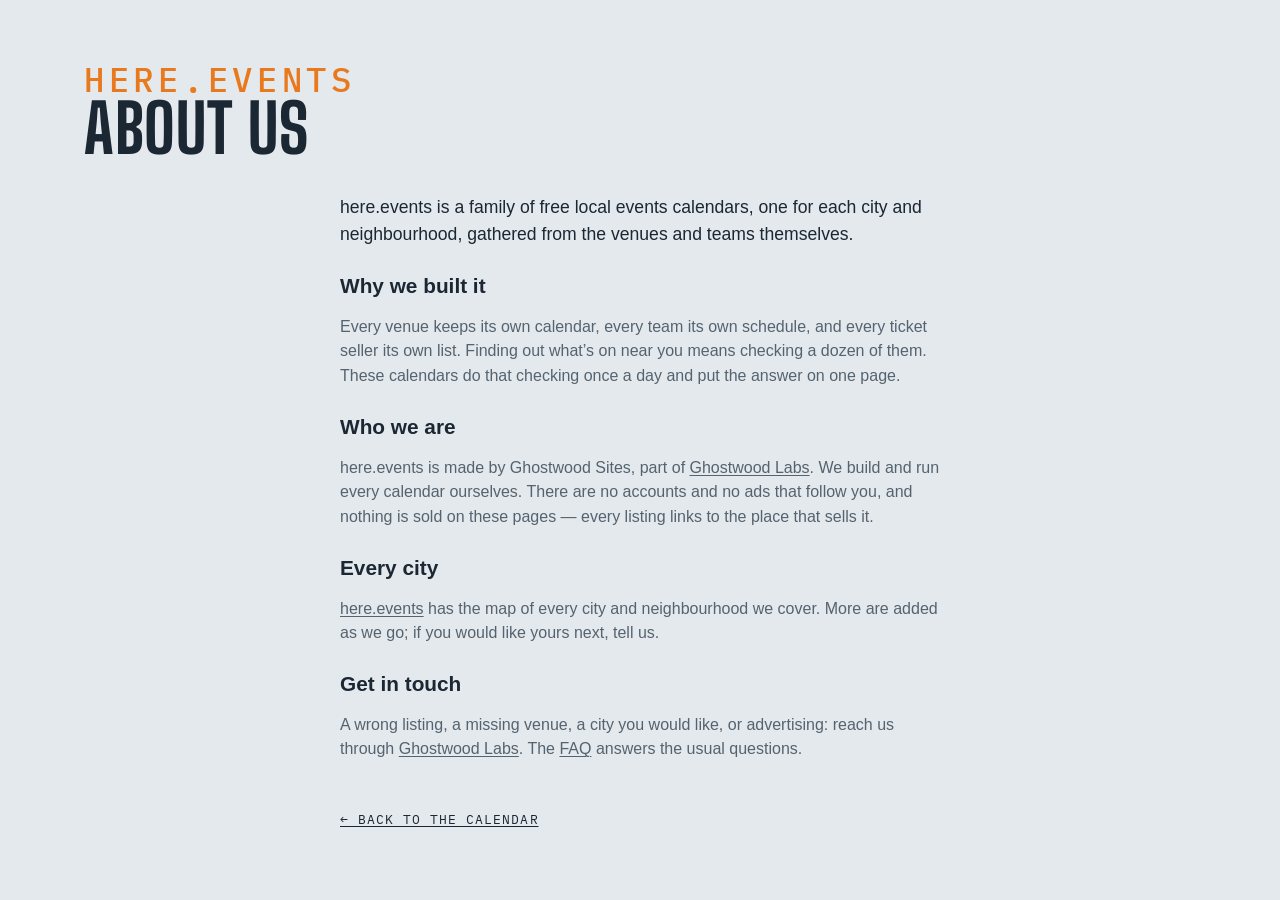
==== site/about.html @ bfb0f6de "Sources and About Us as their own pages, FAQ the same on every site, More Cities centred Co-Authored" ====
<!DOCTYPE html>
<html lang="en">
<head>
<meta charset="utf-8">
<meta name="viewport" content="width=device-width, initial-scale=1, viewport-fit=cover">
<meta name="theme-color" media="(prefers-color-scheme: light)" content="#edf1f4">
<meta name="theme-color" media="(prefers-color-scheme: dark)" content="#141a20">
<script>
  try {
    var t = localStorage.getItem('lqa-theme');
    var PHONE = '(max-width: 640px), (pointer: coarse) and (max-height: 500px)';
    if ((t === 'light' || t === 'dark') && !matchMedia(PHONE).matches) document.documentElement.dataset.theme = t;
  } catch (e) { /* no storage — system it is */ }
</script>
<title>About Us — here.events</title>
<meta name="description" content="About here.events: free local events calendars for each city and neighbourhood, gathered from the venues and teams themselves.">
<link rel="icon" href="favicon.svg" type="image/svg+xml">
<link rel="preconnect" href="https://fonts.googleapis.com">
<link rel="preconnect" href="https://fonts.gstatic.com" crossorigin>
<link href="https://fonts.googleapis.com/css2?family=Big+Shoulders:opsz,wght@10..72,500;10..72,700&family=IBM+Plex+Mono:wght@400;500&display=swap" rel="stylesheet">
<link rel="stylesheet" href="styles.css?v=__V__">
<script src="city.js?v=__V__"></script>
</head>
<body>

<!-- the Ghostwood Labs mark, drawn once; the masthead and the footer <use> it -->
<svg width="0" height="0" style="position:absolute" aria-hidden="true">
  <symbol id="gw-mark" viewBox="0 0 576 576">
    <g fill="none" stroke="currentColor" stroke-width="24" stroke-linecap="round" stroke-linejoin="round">
      <path d="M300.19 51.03A26 26 0 0 1 275.81 51.03L235.63 29.71A26 26 0 0 0 210.57 30.08L103.63 91.02A26 26 0 0 0 90.5 113.61L90.5 161.4A26 26 0 0 1 77.38 183.98L39.62 205.52A26 26 0 0 0 26.5 228.1L26.5 347.9A26 26 0 0 0 39.62 370.48L77.38 392.02A26 26 0 0 1 90.5 414.6L90.5 462.39A26 26 0 0 0 103.63 484.98L210.57 545.92A26 26 0 0 0 235.63 546.29L275.81 524.97A26 26 0 0 1 300.19 524.97L340.37 546.29A26 26 0 0 0 365.43 545.92L472.37 484.98A26 26 0 0 0 485.5 462.39L485.5 414.6A26 26 0 0 1 498.62 392.02L536.38 370.48A26 26 0 0 0 549.5 347.9L549.5 228.1A26 26 0 0 0 536.38 205.52L498.62 183.98A26 26 0 0 1 485.5 161.4L485.5 113.61A26 26 0 0 0 472.37 91.02L365.43 30.08A26 26 0 0 0 340.37 29.71L300.19 51.03Z"/>
      <path d="M288 57.5L288 177.5"/>
      <path d="M288 518.5L288 403.5"/>
      <path d="M90.5 176.5L144.63 204.58A26 26 0 0 0 169.19 204.26L209.58 181.92A26 26 0 0 0 223 159.17L223 101.5L158.5 137.5"/>
      <path d="M485.5 176.5L431.37 204.58A26 26 0 0 1 406.81 204.26L366.42 181.92A26 26 0 0 1 353 159.17L353 101.5L417.5 137.5"/>
      <path d="M157 211L157 287.5"/>
      <path d="M419 211L419 287.5"/>
      <path d="M90.5 399.5L144.63 371.42A26 26 0 0 1 169.19 371.74L209.58 394.08A26 26 0 0 1 223 416.83L223 474.5L158.5 438.5"/>
      <path d="M485.5 399.5L431.37 371.42A26 26 0 0 0 406.81 371.74L366.42 394.08A26 26 0 0 0 353 416.83L353 474.5L417.5 438.5"/>
      <path d="M26.5 288L92 325.5L92 250.5"/>
      <path d="M549.5 288L484 325.5L484 250.5"/>
    </g>
  </symbol>
</svg>

<!-- About us (Steve, 2026-10-29: "Create an about us section just to the left of FAQ, make it work
     the same"): one shared page for every city, word for word, like the FAQ. Styled by .ad-page. -->
<header class="masthead">
  <div class="masthead-text">
    <p class="eyebrow">here.events</p>
    <h1>About Us</h1>
  </div>
</header>
<main class="ad-page about-page">
  <p class="ad-lead">here.events is a family of free local events calendars, one for each city and neighbourhood, gathered from the venues and teams themselves.</p>

  <h2>Why we built it</h2>
  <p>Every venue keeps its own calendar, every team its own schedule, and every ticket seller its own list. Finding out what’s on near you means checking a dozen of them. These calendars do that checking once a day and put the answer on one page.</p>

  <h2>Who we are</h2>
  <p>here.events is made by Ghostwood Sites, part of <a href="https://ghostwoodlabs.com/" rel="noopener">Ghostwood Labs</a>. We build and run every calendar ourselves. There are no accounts and no ads that follow you, and nothing is sold on these pages — every listing links to the place that sells it.</p>

  <h2>Every city</h2>
  <p><a href="https://here.events/">here.events</a> has the map of every city and neighbourhood we cover. More are added as we go; if you would like yours next, tell us.</p>

  <h2>Get in touch</h2>
  <p>A wrong listing, a missing venue, a city you would like, or advertising: reach us through <a href="https://ghostwoodlabs.com/" rel="noopener">Ghostwood Labs</a>. The <a href="faq.html">FAQ</a> answers the usual questions.</p>

  <a class="ad-back" href="./">← Back to the calendar</a>
</main>
</body>
</html>
---- site/styles.css ----
/* Lower Queen Anne Events — overcast-sky palette, marquee display type. */

:root {
  --sky: #e4e9ed;        /* overcast paper (a step down from #edf1f4, Steve 2026-10-12: "a little less glaring") */
  --mist: #f7f9fb;       /* card surface (was pure white) */
  --ink: #1b2733;        /* Puget ink */
  --ink-soft: #55636f;
  --ink-bright: #1b2733; /* the logo: pure white in the dark palette, ink here */
  --line: #c3ccd4;
  --gold: #e8791d;       /* Space Needle "Galaxy Gold" */
  --gold-soft: #fbe9d8;
  /* Color coding is muted (a step back from the pure primaries) and each
     group keeps to its own family so a dot or stripe reads as what it is:
     venues are cool (blue → violet → teal), event types are warm (yellow →
     orange → red → pink). */
  /* venue hues (chips, grid ticks, agenda tags): a sweep from teal through
     blue and violet to magenta, neighbors alternating light and dark */
  /* all three families sit a step back from the pure primaries: the same
     hues, less glare, so the stripes and ticks read after the titles */
  --v-field: #9e4a2e; --v-clallam: #6f9e2e; --v-civic: #9e2e5e; --v-pahs: #6a2e9e; --v-cedars: #2e9e8b; --v-worden: #2e4f9e; --v-jeffco: #9e6b2e; /* the rooms, one hue each (city.js cssVar): the peninsula cool, the coast warm */
  --venue-text: 72%;     /* how much of the venue hue the card's venue label keeps (light mode) */
  --tint: 26%;           /* the venue wash behind a series card (light mode; 13% in the dark palette) */
  --row-a: #f3f6f8; --row-b: #d6dde3; /* the list's rows alternate light and dark grey; only a series keeps its venue's hue (Steve, 2026-10-20) */
  /* event-type hues (calendar ticks, agenda right edge): concerts salmon and
     arts crimson keep clear of the brand orange; movies slate = "quiet" */
  --t-concert: #d9664f;
  --t-sports: #d4b106;
  --t-arts: #b8303f;
  --t-movie: #7a8a99;
  --t-community: #d63f9c;
  --t-expo: #2a9d8f;      /* conventions & expos: turquoise, the one hue the types didn't use */
  --t-bar: #c28a12;       /* bar nights: amber, an ale between the sports yellow and concert salmon */
  --alert: #e02b26;       /* cancelled / postponed notes: plain bright red */
  --barh-base: 3.4rem;   /* the pinned filter bar's height (chips 2.25rem + padding) */
  --titleh: 1.7rem;      /* the bar's title line (1.2rem + .5rem gap), added while scrolled */
  --barh: var(--barh-base); /* what the sticky things below the bar offset by */
  --rule: color-mix(in srgb, var(--line), var(--ink-soft)); /* list dividers: a step brighter than --line */
  /* the scorebug (the live game block, .tf-bug): a light panel in this theme, the broadcast's charcoal in the dark one (Steve, 2026-10-12: the charcoal panel on the light card looked bad) */
  --bug-bg: #f9fafb; --bug-frame: #c9d2da; --bug-ink: #1b2733; --bug-soft: #55636f; --bug-dim: #7c8894; --bug-rowline: #d5dce3; --bug-off: #b3bcc5; --bug-muted: #6b7784; --bug-score-bg: #ffffff; --bug-shadow: rgba(15, 25, 35, .10); --bug-redzone: #c8261f;
  --bug-bw: 1px; --frame: var(--line); --frame-w: 1px; /* the game block's frame and the bug's rules: hairlines in the card's line colour here, the 2px broadcast frame in the dark theme (Steve, 2026-10-12: "soften … the borders in general") */
  --cell-mix: 22%; --cell-ink: var(--ink); --cell-bar: 4px; --cell-shadow: none; /* the bug's team cells: a wash of the club colour with a bar of it at the left and ink type, instead of the solid cell ("soften the colors here") */
  --tick-mix: var(--ink); --tick-pct: 65%; /* the refresh countdown ring: the club's colour mixed toward ink here, toward white on the dark ground (the mix itself is written in the .tf-refresh rule: a token holding var(--team-2) would resolve here on :root, where no club colour exists, and come out empty) */
  --dot: color-mix(in srgb, var(--ink-soft) 40%, transparent); /* the dotted underline under the watch strip's links */
  --display: "Big Shoulders", "Arial Narrow", sans-serif;
  --body: -apple-system, BlinkMacSystemFont, "Segoe UI", "Helvetica Neue", sans-serif;
  --mono: "IBM Plex Mono", ui-monospace, Menlo, monospace;
}
/* Dark palette. Applies when the system prefers dark and the visitor hasn't
   picked Light, or whenever they've picked Dark (the toggle sets
   data-theme on <html>; "system" leaves it unset). The two blocks must
   stay identical — CSS has no way to give one ruleset two unrelated
   conditions. */
@media (prefers-color-scheme: dark) {
  :root:not([data-theme="light"]) {
    color-scheme: dark;
    --sky: #141a20; --mist: #1d252e; --ink: #e8edf1; --ink-soft: #9aa7b2; --ink-bright: #ffffff;
    --line: #333f4a; --gold: #f08a33; --gold-soft: #3a2a1a;
    --v-field: #ea9f86; --v-clallam: #c0ea86; --v-civic: #ea86b4; --v-pahs: #b486ea; --v-cedars: #86ead9; --v-worden: #86a3ea; --v-jeffco: #eabc86;
    --venue-text: 100%; --tint: 13%;
    --row-a: #1e252c; --row-b: #2c343c;
    --t-concert: #f0806a; --t-sports: #f2d21b; --t-arts: #d63a4f;
    --t-movie: #8b9db0; --t-community: #e660a8; --t-expo: #4fd1c5; --t-bar: #e3ad3c; --alert: #ff4b3e;
    --bug-bg: #2b2d30; --bug-frame: #c9cdd2; --bug-ink: #f4f4f4; --bug-soft: #d5d8dc; --bug-dim: #b9bec4; --bug-rowline: #5c6167; --bug-off: #6a6d72; --bug-muted: #4a4f56; --bug-score-bg: #fafafa; --bug-shadow: rgba(0, 0, 0, .35); --bug-redzone: #ff7b7b;
  --bug-bw: 2px; --frame: var(--ink-soft); --frame-w: 2px; --cell-mix: 100%; --cell-ink: #fff; --cell-bar: 0px; --cell-shadow: 0 1px 2px rgba(0, 0, 0, .5);
    --bug-bw: 2px; --frame: var(--ink-soft); --frame-w: 2px; --cell-mix: 100%; --cell-ink: #fff; --cell-bar: 0px; --cell-shadow: 0 1px 2px rgba(0, 0, 0, .5);
    --tick-mix: white; --tick-pct: 45%;
    --dot: color-mix(in srgb, var(--ink-soft) 60%, transparent);
  }
}
:root[data-theme="dark"] {
  color-scheme: dark;
  --sky: #141a20; --mist: #1d252e; --ink: #e8edf1; --ink-soft: #9aa7b2; --ink-bright: #ffffff;
  --line: #333f4a; --gold: #f08a33; --gold-soft: #3a2a1a;
  --v-field: #ea9f86; --v-clallam: #c0ea86; --v-civic: #ea86b4; --v-pahs: #b486ea; --v-cedars: #86ead9; --v-worden: #86a3ea; --v-jeffco: #eabc86;
  --venue-text: 100%; --tint: 13%;
  --row-a: #1e252c; --row-b: #2c343c;
  --t-concert: #f0806a; --t-sports: #f2d21b; --t-arts: #d63a4f;
  --t-movie: #8b9db0; --t-community: #e660a8; --t-expo: #4fd1c5; --t-bar: #e3ad3c; --alert: #ff4b3e;
  --bug-bg: #2b2d30; --bug-frame: #c9cdd2; --bug-ink: #f4f4f4; --bug-soft: #d5d8dc; --bug-dim: #b9bec4; --bug-rowline: #5c6167; --bug-off: #6a6d72; --bug-muted: #4a4f56; --bug-score-bg: #fafafa; --bug-shadow: rgba(0, 0, 0, .35); --bug-redzone: #ff7b7b;
  --tick-mix: white; --tick-pct: 45%;
  --dot: color-mix(in srgb, var(--ink-soft) 60%, transparent);
}
:root[data-theme="light"] { color-scheme: light; }

* { box-sizing: border-box; }
html { scroll-behavior: smooth; overflow-x: clip; } /* clip: the footer bleeds to the viewport edges */
@media (prefers-reduced-motion: reduce) { html { scroll-behavior: auto; } }
/* the page is 62rem wide, and steps wider on big screens so event names
   get a single line: the calendar column is fixed, so all of the extra
   width goes to the cards (the footer line follows) */
:root { --pagew: 62rem; }
@media (min-width: 1180px) { :root { --pagew: 72rem; } }
@media (min-width: 1360px) { :root { --pagew: 80rem; } }
body {
  /* no bottom padding: the sticky footer is the page's last thing, and any
     padding here would show as a blank band under it once the list is short.
     A column flex at least a viewport tall, so a short page (the Teams view
     with one team) still puts the footer at the bottom edge */
  display: flex; flex-direction: column; min-height: 100vh; min-height: 100dvh;
  margin: 0 auto; padding: 0 1.25rem; max-width: var(--pagew);
  background: var(--sky); color: var(--ink);
  font: 16px/1.55 var(--body);
}
/* flex items refuse to shrink below their content's minimum width, so one
   unwrappable line (a TV listing, the compact bar's title) would push a whole
   section past a phone's edge; let them shrink like blocks */
body > * { min-width: 0; }
a { color: inherit; text-underline-offset: 2px; }
:focus-visible { outline: 2px solid var(--ink-soft); outline-offset: 2px; }

/* ---- masthead ---- */
.masthead {
  display: flex; flex-wrap: wrap; gap: 1.5rem; align-items: flex-end;
  justify-content: space-between; padding: 2.5rem 0 1rem;
}
.eyebrow {
  font-family: var(--mono); font-size: .8rem; letter-spacing: .12em;
  text-transform: uppercase; color: var(--gold); margin: 0 0 .3rem;
}
h1 {
  font-family: var(--display); font-weight: 700; font-size: clamp(2.6rem, 7vw, 4.2rem);
  line-height: .92; text-transform: uppercase; letter-spacing: .01em; margin: 0;
}
.masthead-text { min-width: 0; max-width: 100%; } /* a flex item would grow to its widest line and push past a phone's edge */
/* "More Cities" (See All until 2026-10-13, Other Places until 2026-10-18): the pill before the theme pill, to the same map (Steve, 2026-10-12); in the pinned bar the chip's text folds away and the map glyph stays */
/* Add To My Calendar: the first of the masthead's tools (Steve, 2026-10-26, "should move here" — beside More Cities; in the bar from 2026-09-16 until then), sized like the More Cities pill beside it */
.masthead-tools #subscribeBtn { order: 3; display: inline-flex; align-items: center; gap: .45rem; min-height: calc(1.7rem + 8px); padding: 0 .95em; }
.masthead-tools #subscribeBtn svg { width: 1rem; height: 1rem; flex: none; }
.masthead-tools #subscribeBtn:hover { border-color: var(--ink-soft); }
.bar-title .masthead-tools #subscribeBtn { min-height: 1.7rem; padding: 0 .5em; } /* icon-only in the title line, like the pill (the label rule is .bar-title .masthead-tools .chip span) */
.masthead-tools .see-all { order: 4; display: inline-flex; align-items: center; gap: .45rem; min-height: calc(1.7rem + 8px); padding: 0 .95em; text-decoration: none; }
.masthead-tools .see-all svg { width: 1rem; height: 1rem; fill: none; stroke: currentColor; stroke-width: 1.6; stroke-linejoin: round; stroke-linecap: round; }
.masthead-tools .see-all:hover { border-color: var(--ink-soft); }
.bar-title .masthead-tools .see-all { min-height: 1.7rem; padding: 0 .5em; }
/* the mark and the name as one thing: the mark stretches to the text's
   height (eyebrow + title) and keeps square, in the footer mark's white */
.masthead { --mast-title: clamp(2.6rem, 7vw, 4.2rem); } /* the title's size; the eyebrow and the mark are cut from it */
.masthead h1 { font-size: var(--mast-title); }
/* the picture (Steve, 2026-09-21: line art, the Needle's crown the focus):
   the top of the Space Needle from the Highsmith aerial, traced to single
   smooth lines at build (a gradient-magnitude pass over the photo, see the
   memory note), a 4.5:1 window from the spire tip to the Queen Anne treeline
   with the Needle centred and the Cascades ridge behind
   (design/lqa-masthead-lines-gen.py). The
   drawing is a luminance mask (masthead-lines.png, white = line) over a box
   of ink, so the lines are the palette's own ink in either theme. A band
   behind the masthead, the Needle toward the right, dissolving into the page
   on every side — no hard edge where the art stops (Steve, 2026-09-21) */
.masthead { min-height: 11rem; overflow: hidden; isolation: isolate; } /* a slim band (Steve, 2026-09-20: minimal) */
.masthead-photo { /* the drawing fills the gap between the name and the theme pill (Steve, 2026-10-05: "in all the modes try to make it fill this space"): a flex item between them, as tall as the band (the negative margins reach over the band's padding) */
  order: 1; flex: 1 1 0; align-self: stretch; min-width: 0; z-index: -1;
  margin: -2.5rem 0 -1rem; pointer-events: none;
  background: #fff; opacity: .9; /* white lines on the dark palette, black on the light one (Steve: "white and black with antialiasing") */
  -webkit-mask-image: url(masthead-lines.png), linear-gradient(to right, transparent 0%, #000 10%, #000 92%, transparent 100%), linear-gradient(to bottom, #000 0%, #000 58%, transparent 100%);
  mask-image: url(masthead-lines.png), linear-gradient(to right, transparent 0%, #000 10%, #000 92%, transparent 100%), linear-gradient(to bottom, #000 0%, #000 58%, transparent 100%);
  -webkit-mask-size: auto 100%, 100% 100%, 100% 100%; mask-size: auto 100%, 100% 100%, 100% 100%; /* the drawing at the band's height, however wide the gap: the Needle stays whole, the ridge beside it shows as far as the gap allows */
  -webkit-mask-position: 50% 0%, 0 0, 0 0; mask-position: 50% 0%, 0 0, 0 0; /* the Needle is at the drawing's centre, so its spire is the centre of the gap at every width (Steve, 2026-10-05: "make the center the top of the needle") */
  -webkit-mask-repeat: no-repeat; mask-repeat: no-repeat;
  mask-mode: luminance, alpha, alpha;
  -webkit-mask-composite: source-in; mask-composite: intersect;
}
.masthead-tools { order: 2; }
:root[data-theme="light"] .masthead-photo { background: #000; opacity: .7; }
@media (prefers-color-scheme: light) { :root:not([data-theme="dark"]) .masthead-photo { background: #000; opacity: .7; } }
.masthead-text { position: relative; }
.masthead .eyebrow { font-size: calc(var(--mast-title) * .5); font-weight: 500; letter-spacing: .14em; margin-bottom: .1rem; line-height: 1; } /* "Seattle": half the title's size (Steve, 2026-09-16: twice the quarter it was), a shade bolder */
/* the masthead's tools (Steve, 2026-09-14): Add To My Calendar (back here
   2026-10-26), the More Cities pill and the theme pill at the masthead's
   right end — the bar below keeps its room for the switch, filters, search,
   the clubs and the season calendar chip */
.masthead { position: relative; }
.masthead-tools { display: flex; align-items: center; gap: .6rem; flex: none; margin-left: auto; }
.sub { color: var(--ink-soft); max-width: 34rem; margin: .8rem 0 0; }

.updated { /* the "Updated …" stamp: an eyebrow line under the title, spaced like the one above it */
  margin: .3rem 0 0; min-height: 1em;
}
/* Solid-ink pill with the page background as its text — a dark pill in
   light mode, a light one in dark — softened on hover (the event sheet's
   Tickets button). */
.btn-cal {
  display: inline-flex; align-items: center; gap: .55em; margin: auto 0;
  font: 600 1rem/1 var(--body); color: var(--sky); background: var(--ink);
  border: 0; border-radius: 999px; padding: .85em 1.4em .85em 1.15em; cursor: pointer;
  transition: background .15s, color .15s;
}
.btn-cal svg { width: 1.15em; height: 1.15em; flex: none; }
.btn-cal:hover { background: var(--ink-soft); color: var(--sky); }
/* the subscribe pop: app.js placeSubscribePop fixes it under the masthead's
   Add To My Calendar button (right edges aligned); these are the fallback
   position and the look */
.pop {
  position: absolute; right: 0; top: calc(100% + 1.1rem); z-index: 10;
  width: min(18rem, 100%); background: var(--mist); border: 1px solid var(--line);
  border-radius: 8px; padding: 1rem 1.1rem; box-shadow: 0 8px 28px rgba(15, 25, 35, .18);
  font-size: .92rem;
}
.pop p { margin: 0 0 .6rem; }
.pop > :last-child { margin-bottom: 0; }
/* everything in the pop sits on one centre line: the checkbox row, the
   three named calendar tiles, the QR / Copy Link chips, then the note */
.pop-tiles { display: grid; grid-template-columns: repeat(3, 4.6rem); justify-content: center; gap: .6rem; margin: 0 0 .7rem; }
.pop-tools { display: flex; justify-content: center; gap: .5rem; margin: 0 0 .9rem; }
.pop-tools .chip { display: inline-flex; align-items: center; gap: .4rem; text-decoration: none; padding: .45em .85em; }
.pop-tools .chip svg { width: 1rem; height: 1rem; flex: none; color: var(--gold); }
.pop-tools .chip:hover { border-color: var(--ink-soft); }
/* Copy Link: a check replaces the icon for a moment after copying */
.pop-tools .chip.is-done svg { display: none; }
.pop-tools .chip.is-done::before { content: "✓"; font-weight: 700; line-height: 1; }
.qr-panel { text-align: center; margin-bottom: .6rem; }
#qrImg {
  display: inline-block; width: 170px; height: 170px;
  background: #fff; padding: 6px; border-radius: 8px;
}
#qrImg svg { display: block; width: 100%; height: 100%; }
/* a tile: the service's icon over its name */
.tile {
  display: grid; justify-items: center; gap: .4rem;
  padding: .6rem .3rem .5rem; border: 1px solid var(--line); border-radius: 10px;
  background: var(--sky); text-decoration: none; color: var(--ink-soft);
}
.tile-logo { width: 2.4rem; height: 2.4rem; border-radius: 8px; object-fit: contain; }
.tile span { font-family: var(--mono); font-size: .62rem; text-transform: uppercase; letter-spacing: .08em; line-height: 1; }
.tile:hover { border-color: var(--ink-soft); color: var(--ink); }
/* ---- filter bar: one row of matching chips ---- */
/* Funnel (filters), Reset, Copy link, Add To Calendar, then the theme toggle
   at the right end. position: relative makes the bar the box the subscribe
   pop hangs from. */
.filterbar {
  display: flex; flex-wrap: nowrap; gap: .6rem; align-items: center;
  margin: .75rem 0 0; position: relative;
}
.filterbar > * { flex-shrink: 0; }
.filterbar .chip {
  display: inline-flex; align-items: center; gap: .45rem; min-height: 2.25rem;
  position: relative; /* for the visually-hidden labels in .is-tight */
}
.filterbar .chip svg { width: 1rem; height: 1rem; flex: none; }
.filterbar .chip:not(:disabled):hover { border-color: var(--ink-soft); }
/* the funnel's chevron is the panel's open/closed indicator. Its outline is
   deliberately the same whether or not a filter is active — Reset lighting
   up is the "something's filtered" signal. */
/* The bar can't wrap. When its content wouldn't fit — app.js measures and
   sets .is-tight — the view switch's words go (see .view-toggle); the labeled
   Add To My Calendar chip that used to shed its label here left the bar for
   the masthead 2026-10-26. */
/* the Teams chip is a switch: solid while its view is on show */
/* the view switch: list | month | home teams, a three-stop pill like the theme's (same rules, .view-toggle) */
.view-toggle[data-active="month"] .theme-knob { left: calc(3px + var(--tt)); }
.view-toggle[data-active="teams"] .theme-knob { left: calc(3px + 2 * var(--tt)); }
.view-toggle button[aria-checked="true"] { color: var(--sky); }
/* while the Teams view is up the agenda's own controls step aside — the
   filters, search, the Today floater, Add To Calendar and the phone's calendar chip */
html.teams-open .search-wrap,
html.teams-open .cal-toggle { display: none; } /* Add To Calendar stays: in Teams mode it offers the club's season feed */
html.teams-open #calToday { display: none; }
.cal-side:not(.is-float) .cal { margin-bottom: 1.6rem; } /* room for the TODAY tab below the docked card */
/* the search box: a chip that takes typing, a magnifier at its right end and
   no placeholder; it gives up width first when the row gets tight */
.filterbar .search-wrap { position: relative; display: flex; flex: 1 1 10rem; min-width: 10rem; max-width: none; } /* the whole of the row's slack (Steve, 2026-10-24, "span the full width"; capped at 28rem from 2026-09-15 until then) */ /* takes whatever room the row has left, never less than a word's worth: the chips drop their labels first (is-tight) */
#searchBox {
  width: 100%; font: 500 .85rem/1 var(--body); color: var(--ink); background: var(--mist);
  border: 1px solid var(--line); border-radius: 999px; padding: .5em 2.4em .5em .95em; min-height: 2.25rem;
  -webkit-appearance: none; appearance: none;
}
#searchBox::-webkit-search-cancel-button { margin-right: .2em; }
/* hover and focus both just brighten the edge — no orange ring on a text box */
#searchBox:hover { border-color: var(--ink-soft); }
#searchBox:focus, #searchBox:focus-visible { outline: none; border-color: var(--ink); }
.search-wrap svg {
  position: absolute; right: .85rem; top: 50%; width: 1rem; height: 1rem;
  transform: translateY(-50%); color: var(--ink-soft); pointer-events: none;
}
/* Right end of the bar, left to right: the calendar chip (narrow layouts
   only), then the season calendar chip (DOM order keeps the chips together;
   flex order places them); the search box grows to fill the gap before them.
   Add To My Calendar was the bar's last chip from 2026-09-16 to 2026-10-26. */
#calToggle { order: 2; }
#viewToggle { order: -1; } /* the view switch leads the bar in either mode (Steve, 2026-09-14) */
/* light / dark: a two-stop pill at the bar's right end, the ink knob
   sliding under the stop in effect (the system's side until a click) */
.theme-toggle {
  position: relative; display: inline-flex; order: 5;
  padding: 3px; border: 1px solid var(--line); border-radius: 999px; background: var(--mist);
}
.theme-toggle { --tt: 2rem; cursor: pointer; } /* stop width — wider on phones for the tap target; the rim and the knob are click targets too (a press anywhere steps the pill) */
.theme-toggle button {
  position: relative; z-index: 1; width: var(--tt); height: 1.7rem; cursor: pointer;
  background: none; border: 0; padding: 0; color: var(--ink-soft); border-radius: 999px;
  display: grid; place-items: center;
}
.theme-toggle button svg { width: 1rem; height: 1rem; }
.theme-toggle button[aria-checked="true"] { color: var(--sky); } /* still a click target: any stop flips */
.theme-toggle button:not([aria-checked="true"]):hover { color: var(--ink); }
.theme-knob {
  position: absolute; top: 3px; left: 3px; width: var(--tt); height: calc(100% - 6px);
  border-radius: 999px; background: var(--ink); transition: left .18s; /* ink knob, page-colored icon — like a checked box */
}
.theme-toggle[data-active="dark"] .theme-knob { left: calc(3px + var(--tt)); }
.theme-toggle[data-active="system"] .theme-knob { left: calc(3px + 2 * var(--tt)); }
@media (prefers-reduced-motion: reduce) { .theme-knob { transition: none; } }
/* the view stops carry their words — List · Month · Teams — while the bar has room (Steve, 2026-10-24,
   "span the full width … display text for the icons if there is space"; Kona first, every city the same day):
   is-tight (app.js fitFilterBar / fitTeamStrip) drops them back to icons, and the ink knob is measured under
   the lit stop by app.js placeKnob (--knob-x/--knob-w), whatever its width. After the .theme-toggle rules so
   width: auto wins. */
.view-toggle button { width: auto; min-width: var(--tt); padding: 0 .7rem 0 .55rem; gap: .4rem; display: inline-flex; align-items: center; justify-content: center; }
.view-toggle .vt-label { font: 500 .8rem/1 var(--body); letter-spacing: .01em; white-space: nowrap; }
.filterbar.is-tight .view-toggle button { padding: 0; width: var(--tt); }
.filterbar.is-tight .vt-label { display: none; }
.view-toggle[data-active] .theme-knob { left: var(--knob-x, 3px); width: var(--knob-w, var(--tt)); transition: left .18s, width .18s; }
@media (prefers-reduced-motion: reduce) { .view-toggle[data-active] .theme-knob { transition: none; } }
/* the Filter button rides at the end of the view pill, past a hairline, in every mode (Steve, 2026-10-24,
   "for all sites, and modes combine these"): icon + word like the stops, the word going with is-tight; while
   the panel is open it wears the ink like a knob of its own. It is not a stop: the knob never moves to it. */
.view-toggle .vt-filter { width: auto; min-width: var(--tt); padding: 0 .7rem 0 .55rem; } /* a stop like the others — no divider (Steve, 2026-10-24: "vert lines should be consistent") */
.filterbar.is-tight .view-toggle .vt-filter { width: auto; padding: 0 .35rem 0 .4rem; }
.view-toggle .vt-filter[aria-expanded="true"], .view-toggle .vt-filter[aria-expanded="true"]:hover { background: var(--ink); color: var(--sky); border-radius: 999px; }
/* the bar stays pinned at the top while the list scrolls (--barh is its
   height — the month dividers and the calendar strip stick just below it);
   the panel floats open under it, over the content, which stays put */
.filter-area {
  position: sticky; top: 0; z-index: 30; background: var(--sky);
  padding: .55rem 0 .6rem; margin-top: .2rem;
}
.filter-area .filterbar { margin: 0; }
/* the pinned bar's title: one slim line above the chips in the masthead's
   face, shown once the masthead itself has scrolled off; --titleh is what
   it adds to the bar, and html.is-scrolled adds that to --barh */
.bar-title { /* one size for all three parts */
  display: flex; align-items: baseline; gap: .9rem; white-space: nowrap;
  font-family: var(--display); font-weight: 700; font-size: 1.1rem; line-height: 1.2rem;
  text-transform: uppercase; letter-spacing: .02em; margin: 0 0 .5rem;
}
.bar-title[hidden] { display: none; } /* an author display beats the UA [hidden] rule */
.eyebrow[hidden], .bar-eyebrow[hidden] { display: none; } /* an empty eyebrow (a city with no neighbourhood) takes no room */
.bar-name { min-width: 0; overflow: hidden; text-overflow: ellipsis; } /* the title gives way first */
.bar-eyebrow { /* "Seattle" and "Updated …" in the masthead's eyebrow face */
  flex: none; font-family: var(--mono); font-weight: 400; letter-spacing: .08em; color: var(--gold);
}
#barUpdated { display: none; } /* the stamp is the footer's alone (Steve, 2026-09-16) */
html.is-scrolled { --titleh: 2.2rem; --barh: calc(var(--barh-base) + var(--titleh)); } /* the title line carries the masthead's tools while scrolled (app.js markStuck moves them): 1.7rem chips + the .5rem gap */
/* the tools in the title line: icon-only chips a size down, the theme pill scaled to match, at the line's right end (the pop still hangs from the bar below) */
.bar-title .masthead-tools { align-self: center; margin-left: auto; gap: .4rem; }
.bar-title .masthead-tools .chip { min-height: 1.7rem; padding: .2em .5em; }
.bar-title .masthead-tools .chip span { position: absolute; width: 1px; height: 1px; overflow: hidden; clip: rect(0 0 0 0); white-space: nowrap; }
.bar-title .masthead-tools .chip svg { width: 1rem; height: 1rem; }
.bar-title .theme-toggle { zoom: .8; }
.filter-panel {
  position: absolute; left: 0; right: 0; top: calc(100% + .5rem); z-index: 20;
  background: var(--mist); border: 1px solid var(--line);
  border-radius: 10px; padding: 1rem 1.1rem;
  box-shadow: 0 12px 36px rgba(0, 0, 0, .3);
  max-height: calc(100vh - 8rem); max-height: calc(100dvh - 8rem); overflow-y: auto;
}
/* Kayak-style panel: columns of checkbox rows, Select all | Clear all links
   per group, an "only" link on hover, and an event count on the right. */
/* the groups sit in columns with a rule between them (a rule above, on
   phones, where they stack) */
.fp-cols { display: grid; grid-template-columns: repeat(auto-fit, minmax(18rem, 1fr)); gap: 1.25rem 0; } /* wide enough that no name wraps; tablets get two columns */
.fp-group { padding: 0 1.25rem; min-width: 0; } /* columns share the width evenly; a long name clips with an ellipsis rather than pushing the next column out of the panel (2026-10-18, the neighbourhood rows) */
.fp-group:first-child { padding-left: 0; }
.fp-group:last-child { padding-right: 0; }
.fp-group + .fp-group { border-left: 1px solid var(--line); }
@media (max-width: 640px) {
  .fp-group { padding: 0; }
  .fp-group + .fp-group { border-left: 0; border-top: 1px solid var(--line); padding-top: 1.1rem; }
}
/* top row: preset chips (the lit one matches the current state) with the
   Sold Out and Holidays switches pushed to the right. They are switches, not
   allow boxes like the rows below (one narrows the list, one adds days), so
   they wear a pill-and-knob face instead of the tick box */
.fp-switch { position: relative; display: flex; align-items: center; gap: .5rem; cursor: pointer; }
.fp-switch input { position: absolute; opacity: 0; width: 1px; height: 1px; }
.sw {
  flex: none; width: 2rem; height: 1.15rem; position: relative;
  border: 1.5px solid var(--ink-soft); border-radius: 1rem; background: var(--mist);
  transition: background .15s, border-color .15s;
}
.sw::after {
  content: ""; position: absolute; top: .1rem; left: .1rem; width: .75rem; height: .75rem;
  border-radius: 50%; background: var(--ink-soft); transition: transform .15s, background .15s;
}
.fp-switch input:checked + .sw { background: var(--ink); border-color: var(--ink); }
.fp-switch input:checked + .sw::after { transform: translateX(.85rem); background: var(--mist); }
.fp-switch:hover .sw { border-color: var(--ink); }
.fp-switch input:focus-visible + .sw { outline: 2px solid var(--ink-soft); outline-offset: 2px; }
.fp-top { display: flex; align-items: center; gap: 1rem; padding: 0 1.25rem; margin: 0 0 1.1rem; }
/* one row that scrolls sideways at every width, never wraps (Steve,
   2026-09-22); a right-edge fade (.is-more-right, app.js presetEdge) says
   more chips sit beyond the edge and lifts once scrolled to the end */
.fp-presets { display: flex; flex-wrap: nowrap; align-items: center; gap: .4rem; flex: 1; min-width: 0; overflow-x: auto; scrollbar-width: none; padding: 2px 0; scroll-padding: 0 1rem; }
.fp-presets::-webkit-scrollbar { display: none; }
.fp-presets.is-more-right { -webkit-mask-image: linear-gradient(to right, #000 calc(100% - 2.6rem), transparent); mask-image: linear-gradient(to right, #000 calc(100% - 2.6rem), transparent); }
.fp-preset { flex: none; }
.fp-soldout { margin-left: auto; white-space: nowrap; flex: none; }
.fp-holidays { white-space: nowrap; flex: none; }
.fp-preset { font-size: .8rem; padding: .4em .85em; min-height: 2rem; }
.fp-preset:hover { border-color: var(--ink-soft); }
.fp-preset.is-on { background: var(--ink); color: var(--sky); border-color: var(--ink); }
.fp-group h3 {
  white-space: nowrap; /* never wraps (Steve, 2026-09-22) */
  font-family: var(--mono); font-size: .68rem; text-transform: uppercase;
  letter-spacing: .1em; color: var(--ink); margin: 0 0 .35rem; font-weight: 700; /* bold, ink (Steve, 2026-09-22) */
  display: flex; align-items: baseline; gap: .6rem;
}
/* All · None at the heading's right end: plain words in the heading's own face, not chips */
.fp-allnone { margin-left: auto; display: inline-flex; align-items: baseline; gap: .35rem; font-weight: 500; color: var(--ink-soft); } /* the links stay quiet next to the bold title */
.fp-allnone i { font-style: normal; opacity: .6; }
.fp-set { font: inherit; letter-spacing: inherit; text-transform: inherit; color: var(--ink-soft); background: none; border: 0; padding: 0; cursor: pointer; text-decoration: underline; text-decoration-color: color-mix(in srgb, var(--ink-soft) 50%, transparent); text-underline-offset: 2px; }
.fp-set:hover { color: var(--ink); text-decoration-color: currentColor; }
.fp-list { display: flex; flex-direction: column; }
.fp-list + h3 { margin-top: 1rem; } /* a second group stacked in the same column */
.fp-list[hidden] + h3 { margin-top: 0; } /* a group folded away leaves the next heading level with the other columns' */
.fp-row { display: flex; align-items: center; gap: .5rem; padding: .3rem .35rem; border-radius: 6px; }
.fp-row:hover { background: var(--sky); }
.fp-check { position: relative; display: flex; align-items: center; gap: .6rem; cursor: pointer; min-width: 0; }
/* the Show | Hide pair at the row's end (Steve, 2026-09-22, third pass):
   two small words joined into one pill. Neither lit = no preference; the
   lit one is ink. Hide lit strikes the row's name */
.fp-seg { flex: none; display: inline-flex; margin-left: auto; border: 1.5px solid var(--line); border-radius: 999px; background: var(--mist); overflow: hidden; }
.fp-seg-b {
  font: inherit; font-size: .68rem; line-height: 1; letter-spacing: .02em; color: var(--ink-soft);
  background: none; border: 0; padding: .28rem .55rem; margin: 0; cursor: pointer;
}
.fp-seg-b + .fp-seg-b { border-left: 1.5px solid var(--line); }
.fp-seg-b:hover { color: var(--ink); background: color-mix(in srgb, var(--ink) 8%, transparent); }
.fp-seg-b[aria-pressed="true"] { color: var(--mist); background: var(--ink); }
.fp-seg-b:focus-visible { outline: 2px solid var(--ink-soft); outline-offset: 2px; }
.fp-check:hover .fp-name { color: var(--ink); }
.fp-name { font-size: .88rem; display: flex; align-items: center; gap: .45rem; white-space: nowrap; min-width: 0; }
.fp-name > * { overflow: hidden; text-overflow: ellipsis; } /* never wraps; a too-narrow column clips with an ellipsis */
.fp-name a { text-decoration-color: var(--line); }
.fp-name a:hover { text-decoration-color: var(--ink-soft); }
.fp-row:has(.fp-seg[data-mode="ex"]) .fp-name { opacity: .55; } /* a hidden row reads dimmed — the colour change alone, no strike-through (Steve, 2026-10-05) */
/* a city-wide site folds its column by neighbourhood (seattle-events, 2026-10-18): the neighbourhood's row carries a chevron that
   opens the rooms under it, indented behind a hairline; its Show | Hide pair works every room at once */
.fp-hood .fp-name { font-weight: 600; }
.fp-fold { flex: none; width: 1.15rem; height: 1.15rem; display: inline-flex; align-items: center; justify-content: center; border: 0; border-radius: 4px; background: none; padding: 0; margin: 0 -.1rem 0 -.2rem; color: var(--ink-soft); cursor: pointer; }
.fp-fold:hover { color: var(--ink); background: color-mix(in srgb, var(--ink) 8%, transparent); }
.fp-fold svg { width: .72rem; height: .72rem; transition: transform .15s; }
.fp-fold[aria-expanded="true"] svg { transform: rotate(90deg); }
.fp-sub { display: flex; flex-direction: column; margin: 0 0 .25rem 1rem; padding-left: .3rem; border-left: 1px solid var(--line); }
.fp-sub[hidden] { display: none; }
.fp-tail .fp-name { color: var(--ink-soft); font-style: italic; } /* the "More rooms" row at a group's foot: the rooms the usual view hides, folded (2026-10-18) */
.fp-tail:has(.fp-seg[data-mode="ex"]) .fp-name { opacity: 1; } /* it is usually all-Hide; dimming it too would make it vanish */
/* three groups — the two venue lists (Lower Queen Anne the wider), Teams
   (Steve, 2026-09-20; Capacity rows dropped 2026-09-22) */
@media (min-width: 641px) and (max-width: 899px) { .fp-tree .fp-cols { grid-template-columns: 1.1fr 1fr; } .fp-tree .fp-group:nth-child(3) { grid-column: 1; border-left: 0; padding-left: 0; padding-right: 1.25rem; border-top: 1px solid var(--line); padding-top: 1rem; margin-top: -.25rem; } } /* tablets: two columns, Teams under Lower Queen Anne (three squeezed the headings into wraps) */
@media (min-width: 900px) { .fp-tree .fp-cols { grid-template-columns: 1.15fr 1fr 1fr; } .fp-tree { right: auto; width: min(100%, 58rem); } } /* three columns of about twelve rows each (Festivals under Home Teams, 2026-10-05); the panel no wider than they need — it used to run the toolbar's width and stretch the rows across it (Steve: "feel free to shrink the width of the filter pop up") */
.fp-note { font-family: var(--mono); font-size: .66rem; color: var(--ink-soft); letter-spacing: .04em; margin-left: .35rem; } /* a band's seat range after its name */
.chip {
  font: 500 .85rem/1 var(--body); cursor: pointer; border-radius: 999px;
  padding: .5em .95em; background: var(--mist); color: var(--ink);
  border: 1px solid var(--line);
}

/* ---- agenda layout: list + docked mini calendar ---- */
.agenda { margin-top: 1.6rem; }
/* the view note: one plain line above the list while the view is not the
   usual one, the way back at its right (app.js renderViewNote) */
.view-note { display: flex; align-items: center; gap: .8rem; flex-wrap: wrap; margin: 0 0 1.1rem; padding: .55rem .9rem; border: 1px solid var(--line); border-radius: 10px; background: var(--mist); font-size: .88rem; }
.fp-group h3[hidden], .fp-list[hidden] { display: none; } /* a group with no rows in this city folds away with its heading (the flex displays above would otherwise beat [hidden]; Steve, 2026-10-11) */
.view-note[hidden] { display: none; }
.view-note .chip { margin-left: auto; font-size: .78rem; padding: .3em .75em; min-height: 1.9rem; }
/* the toast: a word above the footer after hiding something from the sheet, with Undo */
.toast { position: fixed; left: 50%; bottom: calc(3.6rem + env(safe-area-inset-bottom)); transform: translateX(-50%); z-index: 40; display: flex; align-items: center; gap: 1rem; padding: .6rem .6rem .6rem 1rem; border-radius: 999px; background: var(--ink); color: var(--sky); font-size: .88rem; box-shadow: 0 12px 36px rgba(0, 0, 0, .35); max-width: calc(100vw - 2rem); }
.toast[hidden] { display: none; }
.toast button { font: 700 .82rem/1 var(--body); color: var(--gold); background: none; border: 1px solid color-mix(in srgb, var(--sky) 35%, transparent); border-radius: 999px; padding: .45em .9em; cursor: pointer; }
.toast button:hover { border-color: var(--sky); }
.agenda, .teams { margin-bottom: 1.5rem; } /* the gap above the footer (its own top margin is auto) */
.agenda-layout {
  display: grid; grid-template-columns: minmax(0, 1fr) 18rem;
  gap: 0 2.5rem; align-items: start;
}
.agenda-layout > ol { grid-column: 1; }
.cal-side { position: sticky; top: calc(var(--barh) + .5rem); grid-column: 2; grid-row: 1; } /* same offset under the bar as the pops */
/* the Add To Calendar pop hangs over the docked calendar (same width, same right edge)
   and is shorter, so the calendar steps out while the pop is open */
.cal-side:not(.is-float) .cal { transition: opacity .15s; }
html.pop-open .cal-side:not(.is-float) .cal { opacity: 0; pointer-events: none; }
/* Below the page's full width (62rem + padding) the calendar never docks —
   beside the list it would squeeze the cards to a sliver — so from here
   down it floats over the list instead. */
@media (max-width: 1023px) {
  .agenda-layout { display: flex; flex-direction: column; }
  /* the grid's align-items: start carries over; the strip must span the
     column or it shrinks to its content (it has none, so its right edge —
     where the handle hangs — would be the left edge of the page) */
  .cal-side { align-self: stretch; width: 100%; }
  /* a zero-height sticky strip, first in the column, carrying the handle
     (hanging off its right end) and the floating calendar; both ride along
     as the list scrolls */
  .cal-side { order: -1; height: 0; top: calc(var(--barh) + .5rem); z-index: 15; }
  .cal-side.is-float .cal {
    position: absolute; z-index: 14; right: 0; top: 0; /* right under the pinned bar */
    width: min(22rem, 100%);
    max-height: calc(100vh - 5rem); max-height: calc(100dvh - 5rem); overflow-y: auto;
  }
  .cal-side.is-float .cal-month { box-shadow: 0 12px 36px rgba(0, 0, 0, .3); }
}

/* ---- the Month view: the month's events, as the filters leave them, on one calendar ---- */
html.month-open .agenda-layout, html.month-open .cal-toggle { display: none; } /* the list and its mini calendar step aside; the board is the month */
/* ---- the month view: one continuous grid of weeks, square days (Steve, 2026-09-15) ----
   The grid runs from this month on with no end (app.js appends months as
   the sentinel nears the window), sized to the window: seven squares across,
   the page scrolling down them under the pinned filter bar; the ‹ MONTH ›
   header and the weekday row stick under the bar and name the month at the
   top (the sticky footer stays pinned at the bottom as everywhere). A day
   carries its events' names only, as many as fit, the rest folded into
   "+N more" (fitBoardCells); a tap on the day opens the card listing them all. */
.month-board[hidden] { display: none; }
.month-board { margin: 0 auto; max-width: 100%; position: relative; } /* app.js sizeBoard sets its width: seven squares that show the whole month in the window at the top of the page, centred when that is narrower than the page */
.mb-sticky { position: sticky; top: var(--barh); z-index: 6; background: var(--sky); padding-top: 1.9rem; } /* the room is the TODAY tab's, which rises from the header (Steve: an up tab) */
.mb-head { position: relative; } /* the tab and, on a centred board, the vertical month name hang off it */
/* TODAY over the month view's header: the same tab, upside down — rising from the header's top edge */
.cal-head button.cal-today-tab { width: auto; height: auto; min-width: 0; min-height: 0; display: inline-flex; border-radius: 6px 6px 0 0; } /* not the header's arrow-button size, nor the phones' 2.75rem touch minimum */
.cal-head button.cal-today-tab svg { width: .85rem; height: .85rem; }
.cal-head button.cal-today-tab[hidden] { display: none; } /* the override above would otherwise beat [hidden] */
.mb-head .cal-today-tab { top: auto; bottom: 100%; border-top: 2px solid var(--ink-soft); border-bottom: 0; border-radius: 6px 6px 0 0; padding: .24rem .7rem .3rem; box-shadow: 0 -3px 8px rgba(0, 0, 0, .25); }
/* the board centred narrower than the page (sizeBoard's is-narrow): the months' names stand beside their blocks, so the header keeps only ‹ › */
/* …and on a centred board the header goes altogether (Steve, 2026-09-16: "useless" — the names beside the blocks say the month and open the picker; scrolling moves the months); what stays is the sticky anchor, a hair tall, and TODAY as a chip under the filter bar while another month is at the top */
.month-board.is-narrow .mb-head { display: none; }
.month-board.is-narrow .mb-sticky { padding-top: 0; height: .4rem; }
.month-board.is-narrow .mb-sticky > .cal-today-tab { top: .4rem; bottom: auto; border: 2px solid var(--ink-soft); border-radius: 6px; box-shadow: 0 3px 8px rgba(0, 0, 0, .25); } /* painted: the days scroll under it, not through the gap to the bar; the TODAY tab hangs from its foot */
.mb-sticky .mb-head { border-bottom: 2px solid var(--ink-soft); border-radius: 10px; padding-bottom: .3rem; } /* the header on its own: the weekday row went with each month */
.mb-wdays { display: grid; grid-template-columns: repeat(7, minmax(0, 1fr)); background: var(--mist); border: 2px solid var(--ink-soft); border-bottom: 0; border-radius: 10px 10px 0 0; font-family: var(--mono); font-size: .62rem; letter-spacing: .1em; text-transform: uppercase; color: var(--ink-soft); }
.mb-wdays span { padding: .1rem .35rem .3rem; text-align: center; } /* centred over the column (Steve, 2026-09-16) */
/* every month its own block (Steve, 2026-09-15): a framed grid padded to whole weeks with blank slots, a gap between months, its name standing beside it on a centred board */
.mb-month { position: relative; margin-top: .8rem; }
.mb-days { border: 2px solid var(--ink-soft); border-radius: 0 0 10px 10px; overflow: hidden; grid-auto-rows: auto; }
/* the month's name: standing beside its block on a centred board; on a full-width board the pinned ‹ MONTH › bar names the month, so no heading over the block as well (it read twice — Steve's review, 2026-09-16) */
.mb-mname { display: none; font: 700 .95rem/1 var(--display); text-transform: uppercase; letter-spacing: .12em; color: var(--ink); background: none; border: 0; padding: .15rem .1rem .35rem; margin: 0; cursor: pointer; text-align: left; border-radius: 6px; }
.mb-mname:hover { color: var(--ink-soft); }
.month-board.is-narrow .mb-mname { display: block; position: absolute; right: calc(100% + .9rem); top: 50%; translate: 0 -50%; /* centred on its block (Steve, 2026-09-15) */ writing-mode: vertical-rl; transform: rotate(180deg); transform-origin: center; font: 700 var(--mname, 3rem)/1 var(--display); text-transform: uppercase; letter-spacing: .08em; color: var(--ink); background: none; border: 0; padding: 0; margin: 0; cursor: pointer; white-space: nowrap; border-radius: 6px; }
.month-board.is-narrow .mb-mname:hover { color: var(--ink-soft); }
.month-board.is-narrow .mb-mname:focus-visible { outline: 2px solid var(--ink); outline-offset: 4px; }
.month-board.is-short .mb-days > .cal-day { aspect-ratio: auto; height: var(--cellh); } /* a full-width board that would run past the window: the days give up a little height (never under 60% of their width) so the month fits (app.js sizeBoard) */
.mb-days > .cal-day { aspect-ratio: 1; height: auto; display: flex; flex-direction: column; align-items: stretch; gap: .15rem; padding: .3rem .3rem .35rem; cursor: pointer; }
.mb-days > .cal-day:hover { background: color-mix(in srgb, var(--ink) 6%, var(--mist)); }
.mb-days > .cal-day.is-today:hover { background: color-mix(in srgb, var(--ink) 26%, var(--mist)); }
.mb-days > .cal-day.is-blank { aspect-ratio: 1; margin: 0; width: auto; cursor: default; background: color-mix(in srgb, var(--line) 35%, var(--mist)); } /* a padding slot is a cell like the rest, a shade darker */
.mb-days > .cal-day.is-blank:hover { background: color-mix(in srgb, var(--line) 35%, var(--mist)); }
.mb-days .num { font-size: clamp(.72rem, 1.3vw, 1rem); line-height: 1; margin-bottom: .1rem; }
.mb-days .hol { font-size: .58rem; line-height: 1.2; color: var(--gold); letter-spacing: .06em; text-transform: uppercase; }
.mb-days .ticks { display: none; } /* phones only (below) */
/* an event on a day: its name only (Steve, 2026-09-15 — no times), one line in its venue's colour */
/* no venue colours on the names (Steve, 2026-09-15, late): plain ink, a neutral wash on hover and in the day's card */
.mb-ev { display: block; flex: none; width: 100%; text-align: left; font-family: var(--body); font-size: .7rem; line-height: 1.25; color: var(--ink); background: none; border: 0; border-radius: 4px; padding: .12rem .2rem; cursor: pointer; overflow: hidden; text-overflow: ellipsis; white-space: nowrap; font-weight: 600; }
.mb-ev:hover { background: color-mix(in srgb, var(--ink) 10%, transparent); }
.mb-ev[hidden] { display: none; }
.mb-ev.is-off { text-decoration: line-through; opacity: .7; }
.mb-more { flex: none; align-self: flex-start; font: inherit; font-family: var(--mono); font-size: .62rem; color: var(--ink-soft); background: none; border: 0; padding: .1rem .2rem; cursor: pointer; }
.mb-more[hidden] { display: none; }
.mb-more:hover { color: var(--ink); }
.mb-days .cal-day.is-past .mb-ev { opacity: .55; }
.mb-sentinel { height: 1px; }
/* the day's card: opens over the tapped day (the day, grown) and lists everything on it */
.mb-pop { position: fixed; z-index: 31; background: var(--mist); border: 2px solid var(--ink-soft); border-radius: 10px; box-shadow: 0 14px 40px rgba(0, 0, 0, .35); padding: .6rem .7rem .7rem; max-height: min(70vh, 32rem); overflow-y: auto; transform-origin: top left; animation: mb-pop-in .16s ease-out; }
@keyframes mb-pop-in { from { opacity: 0; transform: scale(.94); } to { opacity: 1; transform: none; } }
@media (prefers-reduced-motion: reduce) { .mb-pop { animation: none; } }
@media (max-width: 640px) { .mb-pop { left: 0; right: 0; bottom: 0; top: auto; width: auto; max-height: 70vh; border-radius: 12px 12px 0 0; border-bottom: 0; padding-bottom: calc(.7rem + env(safe-area-inset-bottom, 0px)); transform-origin: bottom center; } } /* a sheet from the foot, like the event's (app.js openDayPop leaves the position to this) */
.mb-pop h3 { font-family: var(--display); font-weight: 700; font-size: 1rem; text-transform: uppercase; letter-spacing: .06em; margin: 0 0 .5rem; display: flex; align-items: baseline; gap: .6rem; }
.mb-pop h3 .mb-pop-n { font-family: var(--mono); font-weight: 400; font-size: .68rem; letter-spacing: .1em; color: var(--ink-soft); }
.mb-pop .mb-ev { font-size: .85rem; padding: .4rem .6rem; margin-bottom: .35rem; white-space: normal; background: color-mix(in srgb, var(--ink) 6%, transparent); }
.mb-pop .mb-ev:hover { background: color-mix(in srgb, var(--ink) 14%, transparent); }
.mb-pop .mb-ev .mb-sub { display: block; font-family: var(--mono); font-weight: 400; font-size: .68rem; letter-spacing: .04em; color: var(--ink-soft); margin-top: .1rem; }
.mb-pop .mb-none { font-family: var(--mono); font-size: .8rem; color: var(--ink-soft); margin: 0; }
@media (max-width: 640px) { /* phones: the days are too small for names — they carry the venue ticks; the tap opens the same card */
  .mb-days > .cal-day { padding: .2rem .25rem; gap: .1rem; }
  .mb-days .hol, .mb-days .mb-ev, .mb-days .mb-more { display: none; }
  .mb-days .ticks { display: flex; }
}

/* ---- mini month calendar: a nav bar, then one framed card per month ---- */
.cal { display: grid; gap: 0; position: relative; } /* the header bar and the card are one piece; the TODAY tab hangs from its foot */
/* TODAY: a tab out of the calendar's foot, the odds tab's cut (Steve, 2026-09-15) — shown only while the list has left today (app.js syncTodayFloat) */
.cal-today-tab {
  position: absolute; top: 100%; left: 50%; transform: translateX(-50%); z-index: 4; display: inline-flex; align-items: center; gap: .35rem;
  font: 700 .62rem/1 var(--mono); letter-spacing: .14em; text-transform: uppercase; color: #f4f4f4; background: #2b2d30;
  border: 2px solid var(--ink-soft); border-top: 0; border-radius: 0 0 6px 6px; padding: .28rem .7rem .24rem; cursor: pointer; zoom: 1.15; /* the frame's own colour (Steve, 2026-09-15: the borders should match) */
  box-shadow: 0 3px 8px rgba(0, 0, 0, .25);
}
.cal-today-tab svg { width: .85rem; height: .85rem; }
.cal-today-tab:hover { background: #3a3d41; }
.cal-today-tab[hidden] { display: none; }
.cal[hidden] { display: none; } /* an author display beats the UA [hidden] rule */
.cal-months { display: grid; gap: 1.1rem; grid-auto-rows: max-content; } /* rows stay card-sized even while the reel pins the box's height */
/* when the month changes the cards move like a reel (app.js swapCal):
   forward, the top card scrolls up and out while the new one rises in from
   below; backward is the mirror. The box is clipped for the run. */
.cal-month { background: var(--mist); border: 2px solid var(--ink-soft); border-radius: 10px; overflow: hidden; }
/* ‹ MONTH › as the card's header: ‹ flush left, › flush right, the name
   dead center, joined to the card below (Today is a floater at the lower right) */
.cal-head {
  display: grid; grid-template-columns: 1fr auto 1fr; align-items: center;
  padding: .3rem .3rem .1rem; background: var(--mist);
  border: 2px solid var(--ink-soft); border-bottom: 0; border-radius: 10px 10px 0 0; /* the month card's frame */
}
.cal-head #calNext, .cal-head #mbNext { justify-self: end; } /* ‹ flush left, › flush right on both calendars */
.cal-head button.cal-cur { /* the month's name: a button that opens the month / year picker (outranks the bar's control rule below) */
  font-family: var(--display); font-weight: 700; font-size: 1rem;
  text-transform: uppercase; letter-spacing: .12em; text-align: center;
  display: inline-block; background: none; border: 0; color: var(--ink); cursor: pointer; padding: .1rem .5rem; border-radius: 6px; width: auto; min-width: 0; height: auto; min-height: 0;
}
.cal-head button.cal-cur:hover { background: color-mix(in srgb, var(--ink) 10%, var(--mist)); }
/* the month / year picker under a calendar's header (app.js openMonthPick) */
.cal-pick { position: fixed; z-index: 30; width: 15rem; padding: .6rem; background: var(--mist); border: 1px solid var(--line); border-radius: 10px; box-shadow: 0 12px 36px rgba(0, 0, 0, .3); }
.cp-head { display: grid; grid-template-columns: 2rem 1fr 2rem; align-items: center; margin-bottom: .45rem; }
.cp-head button { background: none; border: 0; color: var(--ink); font-size: 1.3rem; line-height: 1; cursor: pointer; border-radius: 6px; height: 1.75rem; }
.cp-head button:disabled { opacity: .3; cursor: default; }
.cp-head button:not(:disabled):hover { background: color-mix(in srgb, var(--ink) 10%, var(--mist)); }
.cp-year { font-family: var(--display); font-weight: 700; font-size: 1.05rem; letter-spacing: .1em; text-align: center; }
.cp-grid { display: grid; grid-template-columns: repeat(3, 1fr); gap: .3rem; }
.cp-grid button { font-family: var(--mono); font-size: .78rem; text-transform: uppercase; letter-spacing: .06em; padding: .45rem 0; background: none; border: 1px solid var(--line); border-radius: 6px; color: var(--ink); cursor: pointer; }
.cp-grid button:disabled { opacity: .3; cursor: default; }
.cp-grid button:not(:disabled):hover { border-color: var(--ink-soft); }
.cp-grid button.is-on { background: var(--ink); color: var(--sky); border-color: var(--ink); }
.cal-head button { /* flat controls inside the bar */
  display: inline-grid; place-items: center; width: 2rem; height: 1.75rem; cursor: pointer;
  background: none; color: var(--ink); border: 0; border-radius: 6px;
  transition: background .15s, transform .1s;
}
.cal-head button svg { width: 1rem; height: 1rem; }
.cal-head button:disabled { opacity: .3; cursor: default; }
.cal-head button:not(:disabled):hover { background: color-mix(in srgb, var(--ink) 10%, var(--mist)); }
.cal-head button:not(:disabled):active { transform: translateY(1px); }
.cal-month { border-radius: 0 0 10px 10px; }
.cal-mname { display: none; } /* the header carries the name */
/* floating over the list on a small screen the pair's outline is a touch
   brighter than the docked hairline, being over content */
.cal-side.is-float .cal-head, .cal-side.is-float .cal-month { border-color: color-mix(in srgb, var(--ink) 40%, var(--ink-soft)); }
/* each card: its name across the top in the display face, over a hairline
   where the weekday row used to be, then only its own days (the grid is
   padded to whole weeks with blank cells, never with the neighbor months'
   dates; the columns run Sunday to Saturday)  */
.cal-mname { padding: .45rem .6rem .3rem; border-bottom: 1px solid var(--line); font-size: .95rem; letter-spacing: .12em; }
.cal-days { display: grid; grid-template-columns: repeat(7, minmax(0, 1fr)); gap: 1px; background: var(--line); } /* minmax(0, …): a day's row of ticks can't widen its column, so the seven fit a 320px phone (the ticks wrap under) */
.cal-days > * {
  aspect-ratio: 1; padding: .2rem .25rem; /* square cells */
  font-family: var(--mono); font-size: .68rem; text-align: left; vertical-align: top;
}
/* The hairlines are the 1px gaps of the grid showing the container's line
   color through — so every horizontal and vertical line is one continuous
   stroke on the same pixel row/column. Each real day is an opaque cell, so
   it comes out boxed on all four sides. The padding slots before the 1st
   and after the last day are opaque too and stretch one pixel into the gap
   beside them (leading ones to the left, trailing ones to the right and
   down) so no lines are drawn between padding slots — only where they meet
   a day, plus the rule under the month's name, which runs the full width. */
/* a day: the number top-left (a button centres its content otherwise, so a
   day with two rows of ticks lifted its number), the ticks under it as a
   centred block of at most four a row (Steve, 2026-09-15) */
.cal-day { background: var(--mist); border: 0; color: var(--ink); display: flex; flex-direction: column; align-items: stretch; justify-content: flex-start; width: 100%; min-width: 0; overflow: hidden; }
.cal-day.is-blank { width: auto; aspect-ratio: auto; margin: 0 0 0 -1px; } /* stretches with its margins; the row's height comes from its days */
.cal-day:not(.is-blank) ~ .cal-day.is-blank { margin: 0 -1px -1px 0; }
button.cal-day { cursor: pointer; }
/* inset ring rather than a border so the cell doesn't shift; the fill is a
   touch of ink over the card (lighter in dark mode, darker in light), so
   it reads in both themes */
button.cal-day:hover { background: color-mix(in srgb, var(--ink) 10%, var(--mist)); box-shadow: inset 0 0 0 1px var(--ink-soft); }
.cal-day .num { display: block; font-size: .88rem; line-height: 1; text-align: left; }
/* today: the hover treatment, a touch brighter, held */
.cal-day.is-today { background: color-mix(in srgb, var(--ink) 20%, var(--mist)); box-shadow: inset 0 0 0 1px var(--ink); }
.cal-day.is-today .num { font-weight: 700; }
/* three round dots at most, centred, then a "+" for the rest — the row sits at the cell's foot, the + the dots' own height and on their line (Steve, 2026-09-15 / 16) */
.ticks { display: flex; justify-content: center; align-items: center; gap: 2px; margin: auto auto 0; padding-top: .3rem; height: .32rem; box-sizing: content-box; }
.ticks i { width: .32rem; height: .32rem; border-radius: 50%; background: var(--dot, var(--ink-soft)); flex: none; }
.ticks .tick-more { display: block; width: .32rem; height: .32rem; margin-left: 1px; flex: none; color: var(--ink-soft); background: linear-gradient(currentColor, currentColor) center / 100% 1.5px no-repeat, linear-gradient(currentColor, currentColor) center / 1.5px 100% no-repeat; font-size: 0; }
/* past days go grey: the number in the soft ink, the venue ticks washed
   out — still tinted enough to tell venues apart, just clearly behind us */
.cal-day.is-past { color: var(--ink-soft); }
.cal-day.is-past .ticks i { filter: saturate(.4); opacity: .6; }

/* ---- agenda ---- */
.agenda ol { list-style: none; margin: 0; padding: 0; }
.agenda .empty { color: var(--ink-soft); }
/* dividers: a name centered between two rules, in the masthead's stamp type
   (see .updated) a size down. The month one is stuck to the top of the
   viewport while its month scrolls by (the next month's slides over it);
   holiday ones just scroll past. */
/* the name sits on a rule that fades out toward both edges (the rule is the
   row's background; the name's own background knocks it out behind the text) */
.month-row, .holiday-row {
  position: relative; display: flex; justify-content: center; align-items: center; gap: .6rem; flex-wrap: wrap;
  padding: .6rem 0 .45rem;
  font-family: var(--display); font-weight: 700; font-size: 1.2rem; line-height: 1;
  text-transform: uppercase; letter-spacing: .08em; color: var(--ink);
  /* opaque above the rule, fading out below it: while stuck, the rows
     scroll on under the lower half and dissolve as they near the line, so
     they never run into the oval that hangs below it */
  background: linear-gradient(var(--sky) 50%, transparent);
}
/* the rule itself: a 1px layer at the row's center, above the shadow. A
   month's warms to the brand orange at the middle like the footer's edge;
   a holiday's stays the plain list rule */
.month-row::before, .holiday-row::before {
  content: ""; position: absolute; left: 0; right: 0; top: 50%; height: 1px; z-index: 1;
  background: linear-gradient(90deg, transparent, var(--rule) 15%, var(--rule) 85%, transparent);
}
.month-row::before { background: linear-gradient(90deg, transparent, var(--line) 15%, var(--gold) 50%, var(--line) 85%, transparent); }
.month-row > span, .holiday-row > span { position: relative; z-index: 1; background: var(--sky); padding: 0 .9rem; }
/* the label sits in an oval the rule runs into: the same 1px line as the
   rule, bent around the name (months and holidays alike) */
.month-row > span, .holiday-row > span {
  border: 1px solid var(--rule); border-radius: 999px; padding: .4em 1.1em .3em;
  background: color-mix(in srgb, var(--rule) 15%, var(--sky)); /* a whisper above the page, well clear of the outline */
}
.month-row > span:not(.hol-pill) { border-color: var(--gold); } /* the month oval takes the orange its rule arrives in */
.holiday-row > span, .month-row > .hol-pill { display: inline-flex; align-items: center; gap: .5rem; }
/* a holiday is a flag, not another divider: a solid orange pill, ink type,
   on the same orange-centred rule as a month's */
.holiday-row::before { background: linear-gradient(90deg, transparent, var(--line) 15%, var(--gold) 50%, var(--line) 85%, transparent); }
.holiday-row > span, .month-row > .hol-pill { background: var(--gold); border-color: var(--gold); color: #1b2733; }
/* a holiday sharing the month's row: its own pill beside the month's, a
   size down like a holiday row, gone while the month is stuck up top */
.month-row > .hol-pill { font-size: 1.05rem; }
.month-row.is-stuck > .hol-pill { display: none; }
/* a month with only holidays: the month oval ends on the page's centre line,
   every month's the same, and its holidays stack to the right of it — so the
   months line up down the page instead of drifting with the pills beside them */
.month-row.has-hol:not(.is-stuck) { display: grid; grid-template-columns: 11.5rem minmax(0, 1fr); gap: .4rem .6rem; align-items: center; } /* a fixed month column from the left: the ovals line up on its edge and the pills get the rest of the row, no empty half on the left */
@media (max-width: 640px) { .month-row.has-hol:not(.is-stuck) { grid-template-columns: minmax(0, 2fr) minmax(0, 3fr); } }
.month-row.has-hol:not(.is-stuck) > span:not(.hol-pill) { grid-column: 1; grid-row: 1 / span var(--hols, 1); justify-self: end; align-self: center; } /* centred on the pills' rows: no more rows than pills, or the gaps of empty rows would pull it down */
.month-row.has-hol:not(.is-stuck) > .hol-pill { grid-column: 2; justify-self: start; }
.month-row { position: sticky; top: var(--barh); z-index: 5; }
.month-group { display: block; } /* one per month: the sticky divider's bounds, so the next month pushes it out */
.holiday-row { font-size: 1.05rem; }
.month-row + .day-row, .holiday-row + .day-row { background: none; }
/* the rule between days fades out toward both edges */
.day-row {
  display: grid; grid-template-columns: 5.2rem 1fr; gap: 1rem;
  padding: 1rem 0;
  scroll-margin-top: calc(var(--barh) + .5rem); /* a jumped-to day lands under the pinned bar, not behind it */
  background: linear-gradient(90deg, transparent, var(--rule) 15%, var(--rule) 85%, transparent) top / 100% 1px no-repeat;
}
.day-row.is-past { opacity: .5; }
/* ---- series: "n of N" under the time, and a git-style graph in a gutter
   right of the cards (one lane per concurrent series, --gutter set by
   app.js) whose lines, in the mini calendar's border colour, curve into
   each card's right edge ---- */
.agenda-layout.has-series .day-row { grid-template-columns: 5.2rem 1fr var(--gutter); }
/* clip: a series line continuing from the previous page starts at the very
   top edge, and its round cap would otherwise poke out above the list */
#agenda { position: relative; overflow: clip; }
.series-graph { position: absolute; left: 0; top: 0; pointer-events: none; overflow: visible; }
/* a hairline in the calendar's border colour; at each join a faint
   mirrored pair carries the curves on into the card */
.sg-line { fill: none; stroke-width: 1.5; stroke-opacity: .85; stroke-linecap: round; pointer-events: stroke; }
.sg-trunk { stroke: var(--ink-soft); pointer-events: none; } /* a merged lane's shared line */
.series-n { position: absolute; right: .55em; bottom: .45em; font: .68rem/1 var(--mono); color: var(--ink-soft); letter-spacing: .04em; white-space: nowrap; } /* "1 of 2" at the card's lower right (Steve, 2026-09-22) */
.ev:has(.team-mark) .series-n { right: calc(2.9rem + .75rem + .6rem); } /* clear of the crest */
.ev:has(.series-n) { padding-bottom: 1.15em; } /* room under the last line for the marker */
@media (max-width: 640px) { .series-graph { display: none; } }
/* the day's number and weekday sit centred on the day's FIRST event (Steve,
   2026-09-15): app.js alignRails gives the rail that row's height, and the
   rail centres its two lines in it */
.date-rail { text-align: center; align-self: start; display: flex; flex-direction: column; justify-content: center; gap: .1rem; } /* the same line metrics as the clock (.t-clock), so the two centre on one midpoint */
.date-rail .dnum {
  font-family: var(--display); font-weight: 700; font-size: 2.6rem; line-height: 1; display: block;
}
.date-rail .dmeta {
  font-family: var(--mono); font-size: .7rem; text-transform: uppercase;
  letter-spacing: .06em; color: var(--ink-soft); line-height: 1; /* "WEDNESDAY" fits the rail; line-height 1 like the clock's PM */
}
.day-events { display: grid; gap: .6rem; align-content: start; }
.agenda .day-events > .ev { background: var(--row-a); } /* the list only: the Teams schedule keeps its home-game wash */
.agenda .day-events > .ev:nth-child(even) { background: var(--row-b); }
/* a series row carries a whisper of its venue's color (set inline by app.js); the rest are the greys above */
.ev { display: flex; gap: .8rem; align-items: flex-start; padding: .45em .55em; border-radius: 6px; position: relative; overflow: hidden; }
.ev-body { display: flex; flex-direction: column; align-items: flex-start; gap: .18rem; min-width: 0; }
.ev-title { display: flex; align-items: center; gap: .45rem; min-width: 0; }
/* home games carry the team crest as a monochrome watermark at the row's
   right — grayscale in light mode, inverted to white-on-dark in dark mode */
/* a row with a mark keeps its text clear of it — the title wraps rather than
   running underneath (mark width + its inset + a little breathing room) */
.ev:has(.team-mark) { padding-right: calc(2.9rem + .75rem + .6rem); }
.team-mark {
  position: absolute; right: .75rem; top: 50%; transform: translateY(-50%);
  width: 2.9rem; height: 2.9rem; object-fit: contain;
  opacity: .7; pointer-events: none;
  filter: grayscale(1);
}
@media (prefers-color-scheme: dark) {
  :root:not([data-theme="light"]) .team-mark { filter: grayscale(1) invert(1) brightness(1.35); }
}
:root[data-theme="dark"] .team-mark { filter: grayscale(1) invert(1) brightness(1.35); }
/* a bar's supplied logo (site/marks/) keeps its own look in both themes —
   no grayscale, no inversion. Full strength: the Goat's is gold line art on
   a near-black disc, and on a dark card only the lines show, so dark mode
   also lifts its brightness to keep the gold legible. */
:root .team-mark.venue-mark { filter: none; opacity: 1; }
@media (prefers-color-scheme: dark) {
  :root:not([data-theme="light"]) .team-mark.venue-mark { filter: brightness(1.5) saturate(1.15); }
}
:root[data-theme="dark"] .team-mark.venue-mark { filter: brightness(1.5) saturate(1.15); }
.ev a { font-weight: 600; text-decoration-color: var(--line); }
.ev a:hover { text-decoration-color: var(--ink-soft); }
.ev .time { font-family: var(--mono); font-size: .8rem; color: var(--ink-soft); min-width: 5.5rem; padding-top: .15em; display: flex; flex-direction: column; gap: .1rem; }
/* all-day rows lead their day; the clock face reads ALL over DAY (app.js
   clockCell, Steve 2026-10-14 — the word "all day" in soft ink before) */
.ev.is-allday .time { color: var(--ink); font-weight: 500; }
.ev .venue {
  font-family: var(--mono); font-size: 1rem; font-weight: 700; text-transform: uppercase;
  /* the venue's hue, pulled toward the ink in light mode so small text on
     white keeps its contrast (--venue-text is 100% in the dark palette) */
  letter-spacing: .06em; color: color-mix(in srgb, var(--dot, var(--ink-soft)) var(--venue-text), var(--ink));
}
/* the venue link keeps the label's look — .ev a above is for the title */
.ev .venue a { font-weight: inherit; text-decoration-color: var(--line); }
.ev .venue a:hover { text-decoration-color: var(--ink-soft); }

/* ---- status badges: "date tbd", "cancelled" / "postponed" ---- */
.badge {
  font-family: var(--mono); font-size: .62rem; text-transform: uppercase;
  letter-spacing: .08em; border-radius: 3px; padding: .18em .5em;
  border: 1px solid currentColor; align-self: center; white-space: nowrap;
}
.b-tbd { color: var(--ink-soft); border-style: dashed; }
/* a cancelled or postponed show stays in its slot, struck through and dimmed,
   with a third line: "Cancelled Sep 5" */
.ev.is-off .ev-title a, .ev.is-off .venue { text-decoration: line-through; color: var(--ink-soft); }
.ev.is-off .time, .ev.is-off .team-mark { opacity: .55; }
.ev-note { font-family: var(--mono); font-size: .76rem; letter-spacing: .04em; color: var(--alert); font-weight: 700; }
/* Ticketmaster inventory: a third line, "272 of 18,100 tickets left · 614
   resale · from $25". A sold-out or nearly-sold-out card is framed in the
   alert red (an inset shadow, so nothing shifts) and wears a small tab out
   of its foot saying which — the ODDS tab's cut (Steve, 2026-09-15); room
   for it below, and the card lets it show */
.ev-tix { font-family: var(--mono); font-size: .72rem; letter-spacing: .02em; color: var(--ink-soft); }
/* the frame is a pseudo-element with a z-index so it paints OVER the series
   connectors (the .series-graph svg comes after the rows); the ink colour —
   white on the dark theme, like the odds bug's frame — not the alert red
   (Steve, 2026-09-15) */
.ev.is-soldout { overflow: visible; margin-bottom: .95rem; }
.ev.is-soldout::before { content: ""; position: absolute; inset: 0; border: 1.5px solid var(--ink); border-radius: 6px; pointer-events: none; z-index: 1; }
.ev.is-soldout::after {
  content: attr(data-tab); position: absolute; top: 100%; left: 1rem; z-index: 1;
  font: 700 .6rem/1 var(--mono); letter-spacing: .14em; color: #f4f4f4; background: #2b2d30;
  border: 1.5px solid #c9cdd2; border-top: 0; border-radius: 0 0 6px 6px; padding: .24rem .6rem .2rem;
  box-shadow: 0 3px 8px rgba(0, 0, 0, .25); pointer-events: none;
}
.sheet-tix { font-family: var(--mono); font-size: .76rem; color: var(--ink-soft); margin: -.4rem 0 .6rem; }
/* a festival day's set times (the Block Party): on the card a mono line per
   stage, the stage's name in ink, the acts in order with their starts; in
   the sheet the stage over its sets with start and end, the grid scrolling
   inside the sheet past a screen's worth */
.ev-stage { font-family: var(--mono); font-size: .74rem; letter-spacing: .03em; color: var(--ink-soft); } /* a festival set's stage, or the day's count of them */
.sheet-sets-wrap { max-height: 40vh; max-height: 40dvh; overflow: auto; margin: -.4rem 0 .9rem; padding-right: .3rem; }
.sheet-sets .ss-stage { margin: .55rem 0 .15rem; font: 700 .72rem/1 var(--mono); text-transform: uppercase; letter-spacing: .08em; color: var(--ink); }
.sheet-sets .ss-stage:first-child { margin-top: 0; }
.sheet-sets ul { list-style: none; margin: 0; padding: 0; }
.sheet-sets li { display: flex; gap: .6rem; font-size: .86rem; line-height: 1.45; color: var(--ink); }
.sheet-sets .ss-time { flex: none; width: 6.2em; font-family: var(--mono); font-size: .74rem; line-height: inherit; color: var(--ink-soft); white-space: nowrap; }
/* notes in the masthead's stamp type (see .updated), small */
.pop-note {
  font-family: var(--display); font-weight: 700; font-size: .76rem; line-height: 1.35;
  text-transform: uppercase; letter-spacing: .05em; color: color-mix(in srgb, var(--ink) 70%, var(--ink-soft));
  text-align: center; text-wrap: balance;
}
.pop-filter { display: flex; justify-content: center; gap: .5em; align-items: center; cursor: pointer; font-weight: 600; font-size: .88rem; margin: 0 0 .8rem; }
.pop-filter input { accent-color: var(--ink); }
.pop-filter[hidden] { display: none; } /* an author display beats the hidden attribute: say it outright (Teams mode has no filter to include) */

/* ---- share / embed: a <details> in the footer that opens UPWARD, its body
   floating over the list ---- */
.share summary {
  list-style: none; cursor: pointer; display: inline-flex; align-items: center; gap: .4rem;
  font-family: var(--mono); font-size: .74rem; text-transform: uppercase; letter-spacing: .08em;
  color: var(--ink); padding: .2rem 0;
}
.share summary::-webkit-details-marker { display: none; }
.share summary:hover { color: var(--ink-soft); }
.share summary .chev { width: .85rem; height: .85rem; transition: transform .15s; } /* up = opens upward */
.share summary .plug { width: 1.05rem; height: 1.05rem; }
.share[open] summary .chev { transform: rotate(180deg); }
/* one column, the mini calendar's width, hanging from the right end */
.share-body {
  position: absolute; right: 0; bottom: calc(100% + .5rem); z-index: 25;
  width: min(18rem, 100%);
  background: var(--mist); border: 1px solid var(--line); border-radius: 10px;
  padding: 1.1rem 1.25rem; text-align: left; white-space: normal; /* .foot-inner is nowrap */
  box-shadow: 0 -12px 36px rgba(0, 0, 0, .3);
  max-height: calc(100vh - 8rem); max-height: calc(100dvh - 8rem); overflow-y: auto;
}
.share-body .share-cols { grid-template-columns: 1fr; gap: 1.25rem; }
.share-body .share-cols > div { min-width: 0; } /* let the long code line scroll instead of widening the column */
.share .chip { display: inline-flex; align-items: center; gap: .45rem; min-height: 2.25rem; }
.share .chip svg { width: 1rem; height: 1rem; flex: none; }
.share .chip:hover { border-color: var(--ink-soft); }
#copyFilterLabel { transition: opacity .4s; }
#copyFilterLabel.is-fading { opacity: 0; }
.share-cols { display: grid; grid-template-columns: repeat(auto-fit, minmax(18rem, 1fr)); gap: 1.5rem; }
.share h3 { font-size: 1.05rem; margin: 0 0 .4rem; }
.share p { color: var(--ink-soft); margin: 0 0 .7rem; }
.share pre {
  background: var(--ink); color: var(--sky); border-radius: 8px;
  padding: .9rem 1rem; overflow-x: auto; font-family: var(--mono); font-size: .78rem;
}
@media (prefers-color-scheme: dark) { :root:not([data-theme="light"]) .share pre { background: var(--mist); color: var(--ink); border: 1px solid var(--line); } }
:root[data-theme="dark"] .share pre { background: var(--mist); color: var(--ink); border: 1px solid var(--line); }
.share code { font-family: var(--mono); }
.feed-list { list-style: none; padding: 0; margin: 0; display: grid; gap: .4rem; }
.feed-list code { background: var(--mist); border: 1px solid var(--line); border-radius: 4px; padding: .15em .45em; font-size: .82rem; }

/* pinned to the bottom edge and bleeding to the viewport's sides (negative
   margins undo the body's column), the list scrolling behind it; the content
   inside stays in the page column. Row one: credit left, "Put this on your
   site" right. Row two: the sources, a sentence per line, centered. */
footer {
  position: sticky; bottom: 0; z-index: 12; background: var(--sky);
  margin: auto calc(50% - 50vw) 0; /* auto: pushed to the bottom of a short page (the sections keep the 1.5rem gap) */
  padding: .6rem 1.25rem calc(.6rem + env(safe-area-inset-bottom));
}
/* no fade above the footer (Steve, 2026-09-10: the list and the season
   calendar show whole right down to the edge); the edge itself is a hairline
   that warms to the brand orange at the center and cools to --line at the sides */
footer::after {
  content: ""; position: absolute; left: 0; right: 0; top: 0; height: 1px; pointer-events: none;
  background: linear-gradient(90deg, var(--line), var(--gold) 50%, var(--line));
}
/* Two floaters centred just above the pinned footer (its box, so they never
   cover the credit or Sources), under the footer's own upward pops. They
   are bar chips: mist, hairline, no shadow. Today shows only while the list
   has left today (past days open, another month, or scrolled away from the
   nearest day); Top once the masthead has scrolled off — app.js toggles
   hidden on both, and a hidden one takes no room so the other stays
   centred. Narrow screens drop the labels, leaving the icons. */
.floaters {
  position: absolute; left: 0; right: 0; bottom: calc(100% + .9rem); z-index: 5;
  display: flex; justify-content: center; gap: .6rem; pointer-events: none;
}
.floaters .chip {
  pointer-events: auto; display: inline-flex; align-items: center; justify-content: center; gap: .45rem;
  height: 2.25rem; padding: 0 .95em 0 .8em;
}
.floaters .chip svg { width: 1rem; height: 1rem; flex: none; }
.floaters .chip:hover { border-color: var(--ink-soft); }
.floaters .chip:focus-visible { outline: 2px solid var(--ink-soft); outline-offset: 3px; }
.floaters .chip[hidden] { display: none; } /* the class rule above would otherwise beat the UA's [hidden] */
@media (max-width: 640px) {
  .floaters .chip span { display: none; }
  .floaters .chip { width: 2.25rem; padding: 0; border-radius: 50%; }
}
/* one line: Ghostwood Labs at the left, Embed then Sources at the right.
   app.js sets .is-tight (labels off Embed/Sources) and .is-tighter (credit
   down to its mark) when the line wouldn't fit. */
.foot-inner {
  position: relative; max-width: calc(var(--pagew) - 2.5rem); margin: 0 auto;
  display: flex; align-items: center; justify-content: space-around; gap: 1.2rem; white-space: nowrap;
}
/* two things across, one at each end — the credit and the links (the Updated
   stamp that sat dead centre between them was removed 2026-10-05, Steve) */
@media (min-width: 641px) {
  .foot-inner { display: grid; grid-template-columns: auto 1fr; }
  /* the links fill the rest of the row, packed right; More Cities, first among
     them, takes equal auto margins so it sits centred in the open space between
     the credit and About (Steve, 2026-10-29: "more cities in the footer should be
     centerd in this open space") */
  footer .foot-links { justify-content: flex-end; }
  footer #moreCities { margin-inline: auto; }
}
footer p { color: var(--ink-soft); font-size: .72rem; margin: 0; }
.gw { display: flex; align-items: center; gap: .7rem; }
.gw-logo { width: 32px; height: 32px; color: var(--ink-bright); flex: none; } /* pure white on dark */
footer .gw-credit { font-size: .9rem; letter-spacing: .1em; line-height: 1; } /* same size as Sources / Embed */
/* the credit, then the links (space-around on phones; Steve, 2026-09-15) */
footer .gw { order: 1; }
footer .foot-links { order: 3; display: flex; align-items: center; gap: 1.2rem; }
footer .foot-link { order: 1; } /* Advertise, Embed, Sources */
footer #embed { order: 2; }
footer #sources { order: 3; } /* a page link since 2026-10-29, still last on the row */
/* the Advertise link: dressed as the Sources / Embed labels, after them */
footer .foot-link { position: relative; top: -.5px; display: inline-flex; align-items: center; gap: .4rem; /* measured half a pixel under its neighbours' labels (Steve, 2026-09-15) */ font-family: var(--mono); font-size: .9rem; text-transform: uppercase; letter-spacing: .08em; color: var(--ink); text-decoration: none; padding: .2rem 0; white-space: nowrap; }
footer .foot-link:hover { color: var(--ink-soft); }
/* Advertise, Embed, Sources: one type, one colour; their icons one size, white on dark (Steve, 2026-09-15) */
footer .foot-link, footer .share summary { font-family: var(--mono); font-size: .9rem; font-weight: 400; letter-spacing: .08em; text-transform: uppercase; color: var(--ink); }
footer .foot-link svg, footer .share summary svg:not(.chev) { width: 1.1rem; height: 1.1rem; color: var(--ink-bright); }
footer .share summary .chev { color: var(--ink-bright); }
.foot-inner.is-tight .foot-link span { position: absolute; width: 1px; height: 1px; overflow: hidden; clip: rect(0 0 0 0); white-space: nowrap; }
/* the advertising page (advertise.html): a short column of prose under the masthead */
.ad-page { max-width: 40rem; margin: 0 auto 4rem; padding: 0 1.25rem; }
.ad-page h2 { font: 700 1.3rem/1.2 var(--body); margin: 1.6rem 0 .5rem; }
.ad-page p, .ad-page li { color: var(--ink-soft); line-height: 1.55; }
.ad-page ul { padding-left: 1.2rem; }
.ad-page .ad-lead { font-size: 1.1rem; color: var(--ink); }
.ad-page .ad-back { display: inline-block; margin-top: 2rem; font-family: var(--mono); font-size: .8rem; text-transform: uppercase; letter-spacing: .08em; color: var(--ink); }
footer .share summary { font-size: .9rem; white-space: nowrap; }
.foot-inner.is-tight .share summary span, .foot-inner.is-tighter .gw-credit {
  position: absolute; width: 1px; height: 1px; overflow: hidden; clip: rect(0 0 0 0); white-space: nowrap;
}
.gw-credit {
  font-family: var(--mono); font-size: .9rem; text-transform: uppercase;
  letter-spacing: .1em; color: var(--ink); white-space: nowrap; margin: 0;
}
.gw-credit strong { font-weight: 500; color: var(--gold); }
a.gw { text-decoration: none; color: inherit; } /* the mark and the credit are one link to ghostwoodlabs.com, in a new tab (2026-10-05); bare like the other footer links */
a.gw:hover .gw-credit strong { color: var(--ink-bright); }

/* ---- the Teams view: the home teams' seasons, home and away ---- */
.teams { width: 100%; margin: 1.6rem auto 0; } /* width: as a body flex item, auto margins would shrink it to its content and it would shift per team */
/* list or calendar, one at a time, each the full width (the bar's
   Calendar chip switches; app.js sets .is-cal on the section) */
.teams.is-cal .team-main { display: none; }
.team-cal[hidden] { display: none; }
/* the season's months as cards filling the page, poster-style */
.team-cal { display: grid; grid-template-columns: repeat(2, minmax(0, 1fr)); gap: 1.1rem; align-items: start; } /* two across, always (app.js pads week rows per pair) */
@media (max-width: 640px) { .team-cal { gap: .7rem; } }
/* the form block across the top of the calendar: crest, record and standing
   in the club's colours, then a line or two on where the season stands */
/* between seasons, in place of the empty list: the season past in numbers and the next one's outlook */
.season-next { margin: .6rem 0 0; padding: 1rem 1.2rem 1.1rem; border: 1px solid var(--line); border-radius: 10px; background: var(--mist); }
.season-next .sn-title { margin: 0 0 .5rem; font-family: var(--display); font-size: 1.2rem; font-weight: 700; letter-spacing: .08em; text-transform: uppercase; color: var(--team-2); }
.season-next .sn-blurb { margin: 0 0 .7rem; font-size: .95rem; line-height: 1.5; color: var(--ink); max-width: 70ch; }
.season-next .sn-facts p { margin: .3rem 0 0; font-family: var(--mono); font-size: .78rem; color: var(--ink-soft); }
.season-next .sn-facts b { font-weight: 700; color: var(--ink); }
.season-next .sn-soft { color: color-mix(in srgb, var(--ink-soft) 70%, transparent); }
#teamHead { margin-bottom: 1.1rem; }
#teamHead.is-multi { display: grid; gap: .7rem; } /* several clubs picked: a block each, stacked */
#teamHead.is-compact.is-multi .team-form:not(:first-child) { display: none; } /* pinned under the bar there is room for one */
/* the poster chooser under the PDF chip, with several clubs picked */
.pdf-pick { position: fixed; z-index: 30; display: flex; flex-direction: column; align-items: stretch; gap: .4rem; width: 12rem; padding: .6rem .7rem; background: var(--mist); border: 1px solid var(--line); border-radius: 10px; box-shadow: 0 12px 36px rgba(0, 0, 0, .3); } /* a column, its left edge on the chip's (Steve, 2026-09-15) */
.pdf-pick-label { font-family: var(--mono); font-size: .7rem; text-transform: uppercase; letter-spacing: .08em; color: var(--ink-soft); margin-bottom: .1rem; }
.pdf-pick .chip { display: flex; align-items: center; justify-content: flex-start; gap: .45rem; }
.pdf-pick .chip img { width: 18px; height: 18px; object-fit: contain; }
/* Teams mode: the block close under the chips (the masthead's own spacing is the same in both views, so the bar never moves between them) */
html.teams-open #teamsView { margin-top: .5rem; }
#teamHead:empty { display: none; }
.team-form {
  display: flex; align-items: center; gap: 1.1rem;
  padding: .85rem 1.1rem; border: var(--frame-w, 2px) solid var(--frame, var(--ink-soft)); border-radius: 10px; background: var(--mist);
}
.team-form { --crest: 9.5rem; } /* the crest sets the block's height: nothing beside it may run taller */
/* pinned under the bar while the season scrolls by — and compact while it
   is (app.js markStuck sets .is-compact once the page has scrolled past the
   block's spot, and --head-h so the opponent bar and the month rows pin
   below it): the crests small, the record or the score on one line, the
   lines, the watch list and the news folded away */
#teamHead { position: relative; padding-top: .5rem; background: var(--sky); z-index: 6; will-change: transform; }
#teamHead.is-compact { position: sticky; top: var(--barh); } /* the whole block scrolls off with the page; the compact bar is what pins (app.js markStuck) */ /* the gap under the bar is the block's own padding, painted, so nothing scrolling under it shows through (seen 2026-09-13: the month pill peeking above the compact bar) */ /* its own layer: the crests' shadows are not repainted as the list scrolls under it */
#teamHead.is-compact .team-form.is-live { flex-wrap: nowrap; } /* one row, whatever the run between the crests holds */
/* the block changes height in place — the news unfolds, the pinned block
   goes compact and back — and the browser's scroll anchoring would answer
   each change by moving the page to keep whatever it had picked as the
   anchor still: with the block pinned that lands the list hundreds of
   pixels down and pins it compact (seen 2026-09-11). Nothing on the page
   loads late above the fold, so the anchoring is not missed. */
html { overflow-anchor: none; }
.team-form.is-wait { min-height: 15.9rem; border-color: transparent; background: transparent; box-shadow: none; } /* the block's frame, empty, while the first scoreboard poll is out (app.js teamBlock): the page keeps its shape instead of drawing the season card, then the news, then the highlights */
@media (max-width: 640px) { .team-form.is-wait { min-height: 22rem; } }
#teamHead.is-compact .team-form { box-shadow: 0 8px 28px rgba(15, 25, 35, .18); }
#teamHead.is-compact .team-form { --crest: 2.6rem; align-items: center; justify-content: center; gap: .7rem; padding: .4rem .9rem; }
#teamHead.is-compact .tf-wiki, #teamHead.is-compact .tf-refresh-wrap, #teamHead.is-compact .tf-lines > * { display: none; }
#teamHead.is-compact .is-live .tf-lines > .tf-state, #teamHead.is-compact .team-form.is-pre:not(.is-live) .tf-lines > p:first-child { display: block; margin: 0; } /* one line stays: the first pitch, or the opener */
#teamHead.is-compact .tf-body, #teamHead.is-compact .tf-inner { display: flex; align-items: center; gap: .8rem; width: auto; min-width: 0; }
#teamHead.is-compact .tf-head { flex-wrap: nowrap; gap: .3rem .6rem; white-space: nowrap; }
#teamHead.is-compact .tf-record, #teamHead.is-compact .tf-score { font-size: 1.3rem; }
#teamHead.is-compact .tf-standing, #teamHead.is-compact .tf-title { font-size: .85rem; }
#teamHead.is-compact .tf-live { font-size: .65rem; padding: .2em .5em; }
#teamHead.is-compact .tf-live::before { width: .4rem; height: .4rem; }
#teamHead.is-compact .team-form.is-live { align-items: center; }
/* the compact game bar uses the whole width: the crests at the block's ends, the score, the venue and the scorebug spread between them, the refresh control at the right end */
#teamHead.is-compact .team-form.is-live .tf-body { flex: 1 1 auto; min-width: 0; }
#teamHead.is-compact .team-form.is-live .tf-inner { width: 100%; justify-content: space-between; gap: 1rem; }
#teamHead.is-compact .team-form.is-live .tf-refresh-wrap { display: flex; position: static; }

#teamHead.is-compact .team-form.is-live .tf-cluster { display: contents; }
/* the pinned bar's run: hidden in the full block, a row of short lines in the compact one */
.tf-brief { display: none; }
#teamHead.is-compact .team-form.is-live .tf-brief { display: flex; align-items: center; justify-content: center; gap: 1.3rem; flex: 1 1 auto; min-width: 0; font-family: var(--mono); font-size: .74rem; color: var(--ink-soft); } /* centred in the run it has, not on the page */
#teamHead.is-compact .team-form.is-live .tf-brief p { margin: 0; min-width: 0; white-space: nowrap; overflow: hidden; text-overflow: ellipsis; flex: 0 1 auto; }
#teamHead.is-compact .team-form.is-live .tf-brief b { font-weight: 700; color: var(--ink); }
#teamHead.is-compact .team-form.is-live .tf-info { flex-direction: row; align-items: center; gap: 1.4rem; flex: 1 1 auto; min-width: 0; }
#teamHead.is-compact .team-form.is-live .tf-info > * { display: none; }
#teamHead.is-compact .team-form.is-live .tf-info > .tf-series, #teamHead.is-compact .team-form.is-live .tf-info > .tf-next { display: block; margin: 0; min-width: 0; white-space: nowrap; overflow: hidden; text-overflow: ellipsis; } /* the run between the crests: the series, the next game */
#teamHead.is-compact .team-form:not(.is-live) .tf-body { flex: 0 1 auto; }
#teamHead.is-compact .tf-head { justify-content: center; }
.team-focus { top: calc(var(--barh) + .5rem + var(--head-h, 0px)); }
.team-form img { width: var(--crest); height: var(--crest); object-fit: contain; flex: none; }
.tf-body { min-width: 0; flex: 1 1 22rem; }
/* only a game in progress carries the news; the season block, the pregame
   and the final keep the stats lines (Next, Series, the record, last season)
   and drop the stories, the "more" button and the season blurb (Steve, 2026-09-15) */
.team-form.is-season .tf-news, .team-form.is-season .tf-more, .team-form.is-season .tf-wiki > p,
.team-form.is-pre .tf-news, .team-form.is-pre .tf-more, .team-form.is-pre .tf-wiki > p,
.team-form.is-final .tf-news, .team-form.is-final .tf-more, .team-form.is-final .tf-wiki > p { display: none; }
/* with the news gone the rule under the lines went with it (Steve, 2026-09-16: "scraps of left over design") */
.team-form.is-season .tf-wiki .tf-lead, .team-form.is-pre .tf-wiki .tf-lead, .team-form.is-final .tf-wiki .tf-lead { border-bottom: 0; padding-bottom: 0; margin-bottom: 0; }
/* the season's Wikipedia lead, at the right; under the rest when the row is narrow */
.tf-wiki { position: relative; flex: 1 1 24rem; min-width: 0; align-self: stretch; display: flex; flex-direction: column; max-height: var(--crest); overflow: hidden auto; scrollbar-width: thin; padding-left: 1.1rem; border-left: 1px solid var(--line); font-size: .85rem; line-height: 1.45; color: var(--ink); } /* the rule runs the block's height; beside the crests the column scrolls inside it */
.tf-wiki > .tf-cols, .tf-wiki > p { margin-block: auto; } /* short: centred on the row; tall: scrolls from the top (justify-content: center would clip the top) */
/* beside the crests every story shows; a fade at the foot says there is more below (app.js foldNews sets is-scroll; is-at-end once scrolled to the end) */
.tf-wiki.is-scroll:not(.is-at-end) { -webkit-mask-image: linear-gradient(#000 calc(100% - 1.4rem), transparent); mask-image: linear-gradient(#000 calc(100% - 1.4rem), transparent); }
/* the fold, under the row and on phones: the rest of the stories behind a button that says how many (app.js foldNews) */
.tf-wiki.is-open { max-height: none; }
.tf-news li.is-more { display: none; }
.tf-wiki.is-open .tf-news li.is-more { display: grid; }
.tf-wiki:not(.has-more) .tf-more { display: none; }
/* the pregame's starters and the leaders out, at the top of the column */
.tf-wiki .tf-lead { margin-bottom: .55rem; padding-bottom: .5rem; border-bottom: 1px solid var(--line); }
.tf-wiki .tf-lead p:first-child { margin-top: 0; }
.tf-lines p[hidden] { display: none; } /* a line fitLead dropped */
.tf-more { display: inline-flex; align-items: center; justify-content: center; gap: .35rem; margin: .6rem auto 0; flex: none; font-size: .78rem; padding: .45em .9em .45em 1.05em; color: var(--ink-soft); }
.tf-more svg { width: .9rem; height: .9rem; transition: transform .2s; }
.tf-more:hover { color: var(--ink); border-color: var(--ink-soft); }
.tf-wiki.is-open .tf-more svg { transform: rotate(180deg); }
.tf-wiki > p { margin: 0; display: -webkit-box; -webkit-box-orient: vertical; -webkit-line-clamp: 4; overflow: hidden; } /* the Wikipedia fallback: four lines */
.tf-lines .tf-wikilink { display: inline-block; margin-top: .35rem; font-family: var(--mono); font-size: .72rem; color: var(--ink-soft); text-decoration: none; }
.tf-lines .tf-wikilink:hover { color: var(--ink); text-decoration: underline; }
/* the news: headline (a link), date, one line of summary */
.tf-news { list-style: none; margin: 0; padding: 0; display: grid; gap: .4rem; }
.tf-news li { display: grid; grid-template-columns: minmax(0, 1fr) auto; column-gap: .5rem; align-items: baseline; }
.tf-news a { font-weight: 600; color: var(--ink); text-decoration: none; white-space: nowrap; overflow: hidden; text-overflow: ellipsis; } /* one line each, so three fit beside the crest */
.tf-news a:hover { text-decoration: underline; color: var(--team-2); }
.tf-news .tf-date { font-family: var(--mono); font-size: .7rem; color: var(--ink-soft); white-space: nowrap; } /* the outlet and the day */
.tf-news p { grid-column: 1 / -1; margin: .05rem 0 0; font-size: .8rem; color: var(--ink-soft); white-space: nowrap; overflow: hidden; text-overflow: ellipsis; }
@media (max-width: 760px) { .team-form { flex-wrap: wrap; } .tf-wiki { flex-basis: 100%; max-height: none; padding-left: 0; border-left: 0; padding-top: .6rem; border-top: 1px solid var(--line); } }
.tf-head { display: flex; align-items: baseline; flex-wrap: wrap; gap: .3rem .8rem; font-family: var(--display); text-transform: uppercase; letter-spacing: .08em; }
.tf-record { font-size: 2rem; font-weight: 700; line-height: 1; color: var(--team-2); }
.tf-standing { font-size: 1.1rem; font-weight: 700; color: var(--ink); }
.tf-title { font-size: 1.1rem; font-weight: 700; color: var(--team-2); }
.tf-lines p { margin: .3rem 0 0; font-family: var(--mono); font-size: .78rem; color: var(--ink-soft); }
.tf-lines b { font-weight: 700; color: var(--ink); }
.tf-lines .tf-blurb { font-family: var(--body); font-size: .9rem; color: var(--ink); max-width: 60ch; }
.tf-run { display: inline-flex; gap: .2rem; vertical-align: middle; }
.tf-run i { font: 700 .66rem/1.5rem var(--mono); font-style: normal; width: 1.5rem; text-align: center; border-radius: 4px; background: var(--line); color: var(--ink-soft); }
.tf-run i.r-W { background: var(--team-2); color: var(--team-2-on); }
.tf-run i.r-L { background: color-mix(in srgb, var(--ink-soft) 25%, var(--mist)); }
@media (max-width: 640px) { .team-form { gap: .8rem; padding: .7rem .8rem; } .team-form { --crest: 4rem; } .tf-record { font-size: 1.6rem; } }
}
/* a game in progress: LIVE tag, the score in the club's accent, the state of play */
.tf-live { display: inline-flex; align-items: center; gap: .4rem; padding: .25em .6em; border-radius: 999px; background: var(--alert); color: #fff; font-size: .8rem; letter-spacing: .12em; }
.tf-live::before { content: ""; width: .5rem; height: .5rem; border-radius: 50%; background: #fff; animation: tf-pulse 1.2s ease-in-out infinite; }
.is-final .tf-live { background: var(--ink-soft); }
.is-final .tf-live::before { animation: none; }
@keyframes tf-pulse { 50% { opacity: .25; } }
@media (prefers-reduced-motion: reduce) { .tf-live::before { animation: none; } }
/* refresh: the arrow spins while a fetch is out; beside it, when the score was last fetched */
.tf-refresh-wrap { position: absolute; bottom: .5rem; right: .9rem; z-index: 2; display: flex; align-items: center; gap: .4rem; margin: 0; font-family: var(--mono); } /* the block's lower right corner, on the strip's centre line */
.team-form.is-live { position: relative; align-items: flex-start; } /* the crests sit at the top; the refresh control needs the corner */
.is-live .tf-wiki { padding-top: .2rem; } /* the refresh control sits at the block's foot now, not above the news */
/* the top of the cluster — the tag and score, the state, the venue, the series and the predictor — is centred; the starters, the hurt and the watch list are left-aligned under it */
.is-live .tf-head { justify-content: center; }
.is-live .tf-lines .tf-state, .is-live .tf-lines .tf-series { text-align: center; }
/* the left section: the crests' row, then the venue line and the watch strip, centred across it; the news column beside */
.is-live .tf-main { flex: 2 1 34rem; min-width: 0; display: flex; flex-direction: column; gap: .45rem; } /* the game takes two parts of the row, the news one */
.is-live .tf-row { display: flex; align-items: flex-start; gap: 1.1rem; height: calc(var(--crest) + 1rem); } /* the crests' height and a little air */
.is-live .tf-row > img, .is-live .tf-row > img.tf-opp, .is-live .tf-row > .tf-opp-abbr { flex: 0 3 auto; min-width: 5rem; width: var(--crest); height: auto; aspect-ratio: 1; margin-top: var(--crest-top, 0px); } /* level with the bug (app.js alignCrests); when the row is tight both crests give way, alike, before the bug does */
.tf-row > .is-link { cursor: pointer; } /* a crest opens the club's site */
.tf-row > .is-link:hover { opacity: .85; }
.tf-row > .is-link:focus-visible { outline: 2px solid var(--team-2); outline-offset: 3px; border-radius: 50%; }
.tf-opp-abbr { display: grid; place-items: center; border-radius: 50%; border: 2px solid var(--ink-soft); background: color-mix(in srgb, var(--ink-soft) 18%, transparent); font-family: var(--display); font-size: 1.9rem; font-weight: 700; letter-spacing: .06em; color: var(--ink); } /* a club with no mark on file */
#teamHead.is-compact .tf-row > .tf-opp-abbr { flex: none; min-width: 0; width: var(--crest); height: var(--crest); margin-top: 0; font-size: .7rem; border-width: 1px; }
.is-live .tf-row > .tf-body { align-self: center; }
#teamHead.is-compact .tf-row > img, #teamHead.is-compact .tf-row > img.tf-opp { flex: none; min-width: 0; height: var(--crest); margin-top: 0; }
#teamHead.is-compact .tf-row { height: auto; }
/* one height for every block, a game on or not: the crests' (the narrow layout, which stacks, is free of it) */
@media (min-width: 761px) {
  .team-form { min-height: var(--crest); }
  #teamHead.is-compact .team-form { min-height: 0; }
  .team-form > .tf-body, .team-form > .tf-main, .team-form > .tf-wiki { max-height: calc(var(--crest) + 1rem); }
  .team-form.no-watch > .tf-body, .team-form.no-watch > .tf-main, .team-form.no-watch > .tf-wiki { max-height: calc(var(--crest) + 3.9rem); } /* the season played out: the strip's two lines go to the column's wrap instead, the block as tall as before */
  .team-form.has-wrap > .tf-main { max-height: none; } /* the season's wrap under the bug: the block grows to hold it (Steve, 2026-10-05) */
  .team-form > .tf-body { overflow: hidden; }
}

.is-live .tf-row .tf-body { flex: 1 1 auto; }
#teamHead.is-compact .tf-main, #teamHead.is-compact .tf-row { display: contents; } /* compact: the crests and the line back in the block's own row */
.tf-pred { justify-content: center; }
.is-live .tf-wiki { flex: 1 1 20rem; }
.is-live .tf-inner { width: 100%; display: flex; align-items: center; gap: 1.3rem; } /* the score cluster, then the column of the rest — the block stays the crests' height */
.tf-cluster { flex: 0 1 auto; min-width: 0; max-width: 100%; margin: 0 auto; padding: .35rem 1.2rem .45rem; display: flex; flex-direction: column; align-items: center; } /* centred between the crests, with air around it */
.tf-info { flex: 1 0 11rem; min-width: 0; display: flex; flex-direction: column; gap: .2rem; font-family: var(--mono); font-size: .76rem; color: var(--ink-soft); }
.tf-info p { margin: 0; }
.tf-info b { font-weight: 700; color: var(--ink); }
.tf-cluster > .tf-where { margin: 0 0 .3rem; text-align: center; font-family: var(--display); font-size: 1.05rem; font-weight: 700; letter-spacing: .06em; text-transform: uppercase; color: var(--ink); white-space: nowrap; } /* the venue along the top of the bug */
.tf-cluster > .tf-where a { color: inherit; text-decoration: none; }
.tf-cluster > .tf-where a:hover { color: var(--team-2); text-decoration: underline; }
#teamHead.is-compact .team-form.is-live .tf-cluster > .tf-where { margin: 0; font-size: .9rem; color: var(--ink-soft); overflow: hidden; text-overflow: ellipsis; flex: 0 0 auto; max-width: 14rem; } /* the venue keeps its line; the run beside it gives way first */
#teamHead.is-compact .team-form.is-live .tf-at { display: none; } /* the bar keeps the refresh button, not the stamp */
.tf-info .tf-blurb { margin: .15rem 0 0; font-family: var(--body); font-size: .85rem; line-height: 1.4; color: var(--ink); display: -webkit-box; -webkit-box-orient: vertical; -webkit-line-clamp: 3; overflow: hidden; }
/* the season's bug and the pregame's, in the same frame */
.is-season .tf-head { display: none; } /* the record is in the bug (or, with the odds up, on a line beside); the head serves the compact bar */
.tf-lead .tf-season .tf-run { margin-left: .15rem; } .tf-lead .tf-season .tf-run i { font-size: .6rem; line-height: 1.25rem; width: 1.25rem; } /* the last five, small, at the end of the season line */
#teamHead.is-compact .is-season .tf-head { display: flex; }
.bug-team-soft { --cell: var(--bug-muted); font-size: .8rem; letter-spacing: .1em; }
.bug-team i { font-style: normal; }
.bug-team .bug-nick { display: none; }
#teamHead.is-compact .bug-team .bug-abbr { display: none; }
#teamHead.is-compact .bug-team .bug-nick { display: inline; padding: 0 .45rem; white-space: nowrap; } /* the compact bar has the room for the name: Seahawks, not SEA */
.bug-ev .tf-run { vertical-align: middle; }
.bug-ev .bug-lbl { font-weight: 700; font-size: .58rem; letter-spacing: .12em; text-transform: uppercase; color: #f4f4f4; margin-right: .55rem; vertical-align: middle; } /* the cell's name in small caps before its figure: LAST 5, LAST GAME */
.bug-score.bug-odds { font-size: 1.05rem; letter-spacing: .02em; }
.bug-grid.bug-grid-2.has-ring { grid-template-columns: 6.6rem minmax(3.6rem, max-content) auto; }
.is-pregame .bug-grid.no-ev > :nth-child(3) { grid-area: 2 / 1; } .is-pregame .bug-grid.no-ev > :nth-child(4) { grid-area: 2 / 2; } /* no odds yet, no ring: four cells, two rows */
.is-pregame .bug-grid.no-ev > :nth-child(3), .is-pregame .bug-grid.no-ev > :nth-child(4) { border-bottom: 0; }
.bug-grid.bug-grid-2.has-ring > .bug-ring { grid-area: 1 / 3 / 3 / 4; } /* both rows (outranks the per-cell pinning below, which puts the third cell in row 1) */
.bug-ring { display: flex; align-items: center; justify-content: center; gap: .55rem; padding: .15rem .8rem; border-left: var(--bug-bw, 2px) solid var(--bug-frame); }
.bug-ring svg { width: 3.1rem; height: 3.1rem; flex: none; }
/* squeezed (app.js fitBug: the grid runs wider than the frame): the ring's label goes, then the desktop's zoom */
.tf-bug.is-tight, .tf-bug.is-tight:not(.is-generic) { zoom: 1; }
#teamHead.is-compact .bug-ring, #teamHead.is-compact .is-season-bug .bug-ev { display: none; }
#teamHead.is-compact .bug-grid.bug-grid-2.has-ring { grid-template-columns: minmax(2.7rem, max-content) 2rem; }
.is-live .tf-wiki { max-height: calc(var(--crest) + 1rem); } /* the news column no taller than the row */
/* the season's wrap (Steve, 2026-10-05): with the last game played the
   block drops the watch strip, the next opponent's crest and the news
   column, and draws the season under the crest and the bug, the block's
   width, growing to hold it (app.js buildSeasonWrap): one row of six
   tiles — the months, the record, the scoring, the streaks, the best and
   worst, the wins on last season */
.team-form.is-live.has-wrap > .tf-main, .team-form.is-live.has-wrap > .tf-main:not(:has(+ .tf-wiki)) { flex: 1 1 100%; width: 100%; margin-inline: 0; } /* the block's width, not centred at its content's (the rule below centres a main with no column beside it) */
.team-form.has-wrap .tf-row { display: grid; grid-template-columns: 1fr auto 1fr; align-items: center; width: 100%; max-width: 100%; height: auto; padding: .5rem 0 .9rem; } /* the crest at the block's left edge, the bug at the block's exact centre (the two 1fr columns match whatever the crest's width), both centred on the row — not the crest dropped level with the bug under its venue line, which left all the air above it (Steve, 2026-10-05: "vert centering here is bad"; then "center this … crest should be left justified") */
.team-form.has-wrap .tf-row > img { grid-column: 1; justify-self: start; margin-top: 0; }
.team-form.has-wrap .tf-row > .tf-body { grid-column: 2; min-width: 0; max-width: 100%; }
/* the big moves, at the row's right end, right-justified (Steve, 2026-10-05: "2026 season over is fine. the rest should be right justified"): a line per move in the column's mono */
.team-form.has-wrap .tf-row > .tf-ahead { grid-column: 3; justify-self: stretch; text-align: right; min-width: 0; padding-left: .75rem; }
.tf-ahead .tf-move { margin: .4rem 0 0; font-family: var(--mono); font-size: .84rem; line-height: 1.3; color: var(--ink); text-wrap: balance; } /* a short line each, sized to fill the column; a long one wraps in two even halves, never a word alone on the second line */
.tf-ahead .tf-move:first-child { margin-top: 0; }
.tf-ahead .tf-move a { color: inherit; text-decoration: none; border-bottom: 1px solid var(--line); } /* linked to the source: ESPN's transactions page for the club */
.tf-ahead .tf-move a:hover { color: var(--gold); border-color: var(--gold); }
.tf-ahead .tf-move-day { font-size: .76rem; color: var(--ink-soft); }
@media (max-width: 900px) { .team-form.has-wrap .tf-row > .tf-ahead { grid-column: 1 / -1; justify-self: stretch; text-align: left; max-width: none; margin-top: .6rem; } } /* under the row once the three columns can't share the width */
.tf-wrap { width: 100%; min-width: 0; margin-top: .2rem; padding-top: 1rem; border-top: 1px solid var(--line); display: grid; grid-template-columns: repeat(3, minmax(0, 1fr)); gap: 1rem 2.2rem; font-family: var(--mono); font-size: .86rem; color: var(--ink-soft); } /* six tiles, three across in two rows: room for text that can be read (Steve, 2026-10-05: "text here is too small … take more vert space") */
.tw { min-width: 0; }
.tw-l { display: block; font-size: .7rem; font-weight: 700; letter-spacing: .12em; text-transform: uppercase; color: var(--ink); margin-bottom: .4rem; white-space: nowrap; overflow: hidden; text-overflow: ellipsis; }
.tw p { margin: 0; white-space: nowrap; overflow: hidden; text-overflow: ellipsis; line-height: 1.6; }
.tw .tw-foot { font-size: .78rem; margin-top: .2rem; }
.tw-bar { display: grid; grid-template-columns: 4.6rem minmax(0, 1fr) auto; align-items: center; gap: .6rem; line-height: 1.75; white-space: nowrap; max-width: 24rem; }
.tw-bar > span:first-child { overflow: hidden; text-overflow: ellipsis; }
.tw-bar i { position: relative; display: block; height: .7rem; border-radius: 2px; background: var(--line); overflow: hidden; }
.tw-bar i b { display: block; height: 100%; border-radius: inherit; background: var(--team-2); }
.tw-bar i s { position: absolute; left: 50%; top: 0; bottom: 0; width: 1px; background: var(--mist); opacity: .9; z-index: 1; } /* the .500 tick */
.tw-bar.is-them i b { background: color-mix(in srgb, var(--ink-soft) 55%, var(--mist)); }
.tw-bar .tw-n { color: var(--ink); font-weight: 700; }
.tw-bar.is-them .tw-n { color: var(--ink-soft); }
.tw p.is-them b { color: var(--ink-soft); }
/* the months: a stacked column each in a short chart; the streaks: a square a game */
.tw-months { display: flex; align-items: stretch; gap: .35rem; height: 4.2rem; max-width: 24rem; }
.tw-col { flex: 1 1 0; min-width: 0; display: grid; grid-template-rows: minmax(0, 1fr) auto; text-align: center; }
.tw-stack { display: flex; flex-direction: column; justify-content: flex-end; min-height: 0; }
.tw-stack i { display: block; width: 100%; flex: none; }
.tw-stack .tw-w { background: var(--team-2); border-radius: 0 0 2px 2px; }
.tw-stack .tw-x { background: color-mix(in srgb, var(--ink-soft) 25%, var(--mist)); border-radius: 2px 2px 0 0; }
.tw-col em { font-style: normal; font-size: .68rem; line-height: 1.7; letter-spacing: .04em; overflow: hidden; text-overflow: ellipsis; }
.tw-col.is-best em { color: var(--team-2); font-weight: 700; }
.tw-col.is-worst em { opacity: .55; }
.tw-sq { display: inline-flex; gap: .14rem; vertical-align: middle; margin: 0 .45rem 0 .4rem; }
.tw-sq i { width: .56rem; height: .56rem; border-radius: 2px; background: var(--team-2); }
.tw-sq.is-L i { background: color-mix(in srgb, var(--ink-soft) 40%, var(--mist)); }
.tw p b { color: var(--ink); font-weight: 700; }
/* the leaders: a fourth column the height of both rows, a line a stat — the stat, the player, the figure */
.tf-wrap.has-leaders { grid-template-columns: 1.15fr 1fr 1fr 1.15fr; }
.tf-wrap.has-leaders .tw-leaders { grid-column: 4; grid-row: 1 / span 2; }
.tw-lead { display: grid; grid-template-columns: auto minmax(0, 1fr) auto; align-items: baseline; gap: .6rem; line-height: 1.75; white-space: nowrap; }
.tw-lead > span:first-child { color: var(--ink-soft); }
.tw-lead .tw-who { color: var(--ink); overflow: hidden; text-overflow: ellipsis; }
.tw-lead .tw-n { color: var(--ink); font-weight: 700; }
@media (max-width: 1100px) { .tf-wrap.has-leaders { grid-template-columns: repeat(3, minmax(0, 1fr)); } .tf-wrap.has-leaders .tw-leaders { grid-column: auto; grid-row: auto; } }
#teamHead.is-compact .tf-wrap { display: none; }
@media (max-width: 640px) { .tf-wrap, .tf-wrap.has-leaders { grid-template-columns: 1fr 1fr; gap: .8rem 1.2rem; font-size: .78rem; } .tf-wrap.has-leaders .tw-leaders { grid-column: 1 / -1; } }
.is-live img.tf-opp { margin-left: .2rem; }
.tf-refresh { display: inline-grid; place-items: center; width: 1.9rem; height: 1.9rem; padding: 0; border: 1px solid var(--ink-soft); border-radius: 50%; background: transparent; color: var(--ink); cursor: pointer; } /* the block's own colour inside */
.tf-refresh:hover { border-color: var(--ink); background: color-mix(in srgb, var(--ink) 8%, transparent); }
.tf-refresh svg { width: 1rem; height: 1rem; }
.tf-at { font-size: .7rem; color: var(--ink-soft); white-space: nowrap; }
/* the countdown to the next fetch: a ring around the refresh button, filling
   clockwise from the top over the poll's half-minute (app.js POLL_MS sets
   --tick-delay so a redraw picks it up mid-way) */
.tf-watch { position: relative; }
@property --tick { syntax: '<angle>'; inherits: false; initial-value: 0deg; }
.tf-refresh { position: relative; isolation: isolate; }
.tf-refresh::before { content: ""; position: absolute; inset: -1.5px; border-radius: 50%; z-index: 1; pointer-events: none; background: conic-gradient(color-mix(in srgb, var(--team-2) var(--tick-pct, 45%), var(--tick-mix, white)) var(--tick), transparent 0); -webkit-mask: radial-gradient(farthest-side, transparent calc(100% - 3px), #000 calc(100% - 2.5px)); mask: radial-gradient(farthest-side, transparent calc(100% - 3px), #000 calc(100% - 2.5px)); } /* a bright 2.5px ring over the button's border, covering it as it goes round */
.tf-refresh-wrap.is-ticking .tf-refresh::before { animation: tf-tick 30s linear forwards; animation-delay: var(--tick-delay, 0ms); }
@keyframes tf-tick { from { --tick: 0deg; } to { --tick: 360deg; } }
@media (prefers-reduced-motion: reduce) { .tf-refresh-wrap.is-ticking .tf-refresh::before { animation: none; --tick: 360deg; opacity: .35; } }
.tf-watch::before { content: ""; position: absolute; left: 0; right: 0; top: 0; height: 2px; }
.tf-watch::before { background: var(--line); }
/* a fresh score: the block's face lifts toward the club's accent and settles */
.team-form.is-flash { animation: tf-flash 1.2s ease-out; }
@keyframes tf-flash { 0% { background: color-mix(in srgb, var(--team-2) 28%, var(--mist)); } 100% { background: var(--mist); } }
@media (prefers-reduced-motion: reduce) { .team-form.is-flash { animation: none; } }
.tf-refresh svg { width: .9rem; height: .9rem; }
.tf-refresh.is-busy svg { animation: tf-spin .8s linear infinite; }
@keyframes tf-spin { to { transform: rotate(360deg); } }
@media (prefers-reduced-motion: reduce) { .tf-refresh.is-busy svg { animation: none; opacity: .5; } }
.is-live .tf-head { align-items: center; } /* the LIVE tag and refresh sit on the score's centre line, not its baseline */
.tf-score { font-size: 2rem; font-weight: 700; line-height: 1; color: var(--ink); letter-spacing: .04em; }
.tf-score b { color: var(--team-2); }
.tf-score .tf-dash { margin: 0 .3em; color: var(--ink-soft); font-weight: 400; }
.is-pre .tf-score .tf-dash { font-size: .55em; text-transform: uppercase; letter-spacing: .1em; }
.is-pre .tf-live { background: var(--team-2); color: var(--team-2-on); }
.is-pre .tf-live::before { animation: none; background: currentColor; }
/* the opponent's crest: as big as ours, after the lines, drawn the same way — no disc */
.team-form img.tf-opp { width: var(--crest); height: var(--crest); object-fit: contain; flex: none; }
.tf-lines .tf-state { color: var(--ink); font-weight: 700; }
.tf-out { margin: .3rem 0 0; font-family: var(--body); font-size: .85rem; color: var(--ink); } /* the last out, in prose */
.tf-lines .tf-out { max-width: 56ch; }
.tf-out b { font-family: var(--mono); font-size: .74rem; color: var(--ink); }
.tf-bugwrap { width: max-content; max-width: 100%; margin: 0; }
.tf-wiki .tf-lead .tf-out { margin: 0; font-family: var(--body); font-size: .82rem; } /* the last out, at the top of the news column, in prose */
.tf-wiki .tf-lead p, .is-live .tf-wiki .tf-lead p { text-align: left; margin: .25rem 0 0; } /* whatever the cluster centres, the column reads from the left (the second selector outranks the cluster's centring rules) */
.tf-hl { list-style: none; margin: .1rem 0 0; padding: 0; display: grid; gap: .1rem; min-width: 0; }
.tf-hl li { min-width: 0; overflow: hidden; } /* so a long title ellipsizes instead of running past the column */
.tf-hl a { font-size: .8rem; color: var(--ink); text-decoration: none; display: block; white-space: nowrap; overflow: hidden; text-overflow: ellipsis; }
.tf-hl a::before { content: "▶ "; font-size: .6rem; color: var(--team-2); }
.tf-hl a:hover { text-decoration: underline; color: var(--team-2); }
.tf-hl-head { margin-bottom: 0 !important; }
.tf-wiki .tf-lead p:first-child { margin-top: 0; }
.tf-wiki .tf-lead .tf-blurb { font-family: var(--body); font-size: .85rem; line-height: 1.4; color: var(--ink); max-width: none; white-space: normal; display: -webkit-box; -webkit-box-orient: vertical; -webkit-line-clamp: 3; overflow: hidden; }
/* the other sports' bug: team, score, that side's goals (or the ball) */
.bug-grid.bug-grid-2 { grid-template-columns: minmax(6.6rem, max-content) minmax(3.6rem, max-content) minmax(5rem, 1fr); } /* the name column grows for a record with a tag beside it (SH, the ball) rather than wrapping it */ /* the goals column takes what the row allows and trims with an ellipsis */
/* (doubled class: these outrank the baseball grid's pins further down) */
.bug-grid.bug-grid-2 > :nth-child(3) { grid-area: 1 / 3; } .bug-grid.bug-grid-2 > :nth-child(6) { grid-area: 2 / 3; }
.bug-grid.bug-grid-2 > :nth-child(4) { grid-area: 2 / 1; } .bug-grid.bug-grid-2 > :nth-child(5) { grid-area: 2 / 2; }
.bug-grid.bug-grid-2 > :nth-child(4), .bug-grid.bug-grid-2 > :nth-child(5), .bug-grid.bug-grid-2 > :nth-child(6) { border-bottom: 0; }
.bug-ev { display: block; min-width: 0; padding: 0 .7rem; line-height: 1.95rem; border-left: var(--bug-bw, 2px) solid var(--bug-frame); border-bottom: var(--bug-bw, 2px) solid var(--bug-rowline); font-size: .72rem; color: var(--bug-soft); letter-spacing: .02em; white-space: nowrap; overflow: hidden; text-overflow: ellipsis; }
.bug-ball { display: inline-block; vertical-align: middle; margin-right: .4rem; }
.bug-grid.bug-grid-2.no-ev { grid-template-columns: 8rem minmax(4.4rem, max-content); } .bug-grid-2.no-ev .bug-ev { display: none; } /* a final with nothing beside the scores */
.bug-ball { width: .55rem; height: .55rem; border-radius: 50%; background: var(--bug-on); flex: none; }
.bug-team { position: relative; }
/* the season bug's rows say what they count: SEASON over "every game", HOME over "at T-Mobile Park" (Steve, 2026-10-05: "define season v. home"); taller rows for the second line */
.is-season-bug .bug-grid { grid-template-rows: 2.5rem 2.5rem; }
.is-season-bug.is-final .bug-grid.bug-grid-2.no-ev { grid-template-columns: 1fr minmax(4.4rem, max-content); } /* the season played out: two rows of label and record, no last five, no last game; the label cell takes the width the top line needs */
.is-season-bug .bug-ev { line-height: 2.5rem; }
.is-season-bug .bug-team { grid-template-rows: auto auto; align-content: center; line-height: 1; }
.is-season-bug .bug-team small { font-family: var(--mono); font-size: .5rem; font-weight: 500; letter-spacing: .08em; text-transform: uppercase; text-shadow: none; opacity: .9; margin-top: .2rem; white-space: nowrap; } .bug-poss { position: absolute; left: .3rem; top: 50%; width: 1rem; height: .7rem; transform: translateY(-50%); } /* the football at the left edge of the name cell: who has the ball */
#teamHead.is-compact .bug-poss { width: .8rem; height: .55rem; left: .15rem; }
.bug-abbr:has(.bug-xtra) { display: grid; grid-template-columns: 3.1rem max-content; justify-items: start; align-items: center; gap: .3rem; width: 100%; box-sizing: border-box; padding: 0 .4rem; } /* the name in a fixed column, what rides with it (the record, SH, the ball) after: both rows' names start on one line and both records on another, whatever their lengths (Steve, 2026-10-01: SKC 6-3-17 over SEA 9-8-9 sat staggered when the pair was centred); the cell widens for a long extra (bug-grid-2 below) */
.bug-ab { font-weight: inherit; }
.bug-xtra { display: inline-flex; align-items: center; gap: .3rem; white-space: nowrap; } /* the record sits on the name's centre line, not its baseline */
.bug-grid:has(.bug-poss) .bug-abbr:has(.bug-xtra) { padding-left: 1.5rem; } /* room for the ball at the left edge — in both rows, so the names stay in line */
.bug-rec { font-family: var(--mono); font-size: .6rem; font-weight: 600; letter-spacing: .02em; line-height: 1; opacity: .8; text-shadow: none; } /* the record beside the abbreviation (football), as the broadcast prints it — goes with the abbreviation on the compact bar */
.bug-to { display: inline-flex; gap: .16rem; vertical-align: middle; margin-right: .5rem; } /* the timeouts left: three dashes, the spent ones dimmed (football) */
.bug-to b { display: block; width: .55rem; height: .2rem; border-radius: 1px; background: var(--bug-off); }
.bug-to b.on { background: var(--bug-on); }
.bug-sh { font-family: var(--mono); font-size: .55rem; font-weight: 700; letter-spacing: .08em; margin-right: .3rem; padding: .05rem .25rem; border-radius: 2px; background: var(--bug-on); color: #fff; text-shadow: none; } /* the side a skater down (hockey) */
.bug-card { display: inline-block; width: .42rem; height: .58rem; border-radius: 1px; vertical-align: middle; margin-right: .22rem; } /* a booking (soccer) */
.bug-card.is-y { background: #f3d23c; } .bug-card.is-r { background: var(--bug-on); }
.bug-foot { display: flex; justify-content: space-between; align-items: baseline; gap: 1.2rem; padding: .18rem .8rem .12rem; border-top: var(--bug-bw, 2px) solid var(--bug-frame); font-weight: 700; font-size: .9rem; letter-spacing: .06em; text-transform: uppercase; white-space: nowrap; } /* football in play: the quarter, the clock, the down and distance on a tab under the rows, as the broadcast draws it */
.bug-foot > span { min-width: 0; overflow: hidden; text-overflow: ellipsis; }
.bug-foot .bug-clock { flex: 1 1 auto; text-align: center; }
.bug-foot.is-pause { justify-content: center; } /* Halftime, End of 3rd */
.bug-foot .bug-dd.is-redzone { color: var(--bug-redzone); } /* the down and distance, red inside the 20 */
#teamHead.is-compact .bug-foot { display: none; }
#teamHead.is-compact .bug-ev { display: none; }
#teamHead.is-compact .bug-grid.bug-grid-2 { grid-template-columns: minmax(2.7rem, max-content) 1.6rem; }
/* compact: the scorebug stays, slimmed — no pitcher rows, no last out — in place of the score and the state line */
/* the odds bug wears a small tab out of its foot saying so (Steve, 2026-09-14) — room for it below, none on the compact bar */
.tf-bugwrap { position: relative; }
.tf-bugwrap:has(> .is-pregame) { margin-bottom: 1.5rem; }
.tf-bugwrap:has(> .is-pregame)::after { content: "ODDS"; position: absolute; left: var(--tab-l, 0); width: var(--tab-w, max-content); box-sizing: border-box; text-align: center; top: 100%; zoom: 1.25; font: 700 .6rem/1 var(--mono); letter-spacing: .14em; color: var(--bug-ink); background: var(--bug-bg); border: var(--bug-bw, 2px) solid var(--bug-frame); border-top: 0; border-radius: 0 0 6px 6px; padding: .22rem .6rem .18rem; box-shadow: 0 6px 20px var(--bug-shadow); } /* hung from the frame's bottom edge (top: 100%), so the frame's own line runs on unbroken above it; the bug's zoom, border and face */
.tf-bugwrap:has(> .is-pregame.is-tight) { margin-bottom: 1.2rem; }
.tf-bugwrap:has(> .is-pregame.is-tight)::after { zoom: 1; }
#teamHead.is-compact .tf-bugwrap { margin: 0; }
#teamHead.is-compact .tf-bugwrap::after { display: none; }
#teamHead.is-compact .tf-bugwrap .tf-out, #teamHead.is-compact .bug-top, #teamHead.is-compact .has-bug .tf-head .tf-score, #teamHead.is-compact .has-bug .tf-lines .tf-state { display: none; }
.tf-bug:not(.is-generic) { zoom: 1.02; } /* baseball's live bug has three rows on top: no room to grow */
#teamHead.is-compact .tf-bug, #teamHead.is-compact .tf-bug:not(.is-generic) { zoom: 1; border-width: 1px; border-radius: 5px; box-shadow: none; }
#teamHead.is-compact .bug-grid { grid-template-columns: minmax(2.7rem, max-content) 1.6rem 1.4rem auto; grid-template-rows: 1.2rem 1.2rem; }
#teamHead.is-compact .bug-team { font-size: .72rem; border-bottom-width: 1px; letter-spacing: .04em; }
#teamHead.is-compact .bug-score { font-size: 1rem; border-width: 1px; }
#teamHead.is-compact .bug-inn { border-width: 1px; }
#teamHead.is-compact .bug-inn b { font-size: .85rem; }
#teamHead.is-compact .bug-inn i { border-left-width: .25rem; border-right-width: .25rem; }
#teamHead.is-compact .bug-inn .bug-up { border-bottom-width: .36rem; }
#teamHead.is-compact .bug-inn .bug-dn { border-top-width: .36rem; }
#teamHead.is-compact .bug-field { padding: .1rem .45rem; gap: .5rem; }
#teamHead.is-compact .bug-bases { width: 1.9rem; height: 1.2rem; }
#teamHead.is-compact .bug-outs i { width: .5rem; height: .5rem; border-width: 1.5px; }
#teamHead.is-compact .bug-count > b { font-size: .8rem; }
/* where to watch: a low strip along the foot of the block, under both
   columns — the cast mark, then each network with the ways to get it
   inline, dotted apart, each a link where channels.json names one */
.team-form.is-live { flex-wrap: wrap; }
.tf-watch { flex: 1 1 100%; display: flex; align-items: center; gap: .5rem 1rem; margin-top: .3rem; padding: 0; height: 2.9rem; overflow: hidden; box-sizing: border-box; } /* two lines' room, its contents centred in it (the refresh control in its right end), so every block is the same height; the block's own bottom padding is folded into it so the centring is true */
.team-form.is-live { padding-bottom: 0; } /* the strip's height carries the bottom padding (above) */
.team-form.is-live.no-watch { padding-bottom: .85rem; } /* no strip once the season is played out (app.js renderTeamForm): the padding is the block's own again */
.tf-watch-label { font-family: var(--mono); font-size: .74rem; color: var(--ink); }
.tf-watch-none { font-family: var(--mono); font-size: .74rem; color: var(--ink-soft); }
.tf-channels a { color: inherit; text-decoration: none; border-bottom: 1px dotted var(--dot); }
.tf-channels a:hover { color: var(--team-2); border-bottom-color: currentColor; }
.sr-only { position: absolute; width: 1px; height: 1px; overflow: hidden; clip: rect(0 0 0 0); white-space: nowrap; }
/* the strip's three sections (app.js buildWatchStrip): streaming at the left, TV centred, radio at the right — a grid of three equal tracks so the middle stays centred whatever the ends hold; an empty section keeps its track */
.tf-sect { display: flex; align-items: center; gap: .5rem; min-width: 0; max-width: 100%; overflow: hidden; } /* a section never spills into its neighbour: its list wraps (and folds behind the chevron) inside its own track */
.tf-sect.at-l { justify-self: start; }
.tf-sect.at-c { justify-self: center; }
.tf-sect.at-r { justify-self: end; }
.tf-sect.is-empty { display: none; }
.tf-ico { flex: none; position: relative; color: var(--ink-soft); display: inline-flex; }
.tf-ico svg { width: 1.5rem; height: 1.5rem; }
.tf-sect .tf-channels { justify-content: flex-start; } /* the list starts at its mark; the section as a whole is what sits left, centred or right */
.tf-sect.at-r .tf-channels { justify-content: flex-start; } /* right-justified as a whole, but its entries still flow from its mark: pushed to the end they would leave a hole after the mark when the line wraps (Steve, 2026-09-14) */
.tf-watch.has-more { padding-right: 2.2rem; } /* the chevron's room at the right end, clear of the radio section */
@media (min-width: 641px) {
  /* the sections' places (app.js buildWatchStrip counts them): three sit left, centre and right; two at the ends; one centred — the ends keep a floor, so a long list wraps behind the chevron rather than crushing its neighbour, and a section never spills into the next */
  .tf-watch { display: grid; grid-template-columns: minmax(7rem, 1fr) minmax(0, auto) minmax(7rem, 1fr); align-items: center; column-gap: 1rem; }
  .tf-watch.has-3 { grid-template-columns: minmax(0, auto) minmax(0, auto) minmax(0, auto); justify-content: space-between; column-gap: 1.2rem; } /* minmax(0, …): a long list wraps inside its track (and folds behind the chevron) instead of running into its neighbour (Steve, 2026-09-16) */ /* each section its own width, the room left over split evenly between them: with a long streaming list and a short radio one, centring the middle section left it hard against the first and a hole before the third (Steve, 2026-09-19) */
  .tf-watch.has-3 .tf-sect { justify-self: start; }
  .tf-watch.has-2 { grid-template-columns: minmax(7rem, auto) minmax(7rem, auto); justify-content: space-between; }
  .tf-watch.has-1, .tf-watch.has-0 { grid-template-columns: minmax(0, auto); justify-content: center; }
  .tf-sect { min-width: 0; overflow: hidden; }
  .tf-watch > .tf-watch-label, .tf-watch > .tf-watch-none { grid-column: 1 / -1; }
}
.tf-channels { list-style: none; margin: 0; padding: 0; flex: 1 1 auto; min-width: 0; display: flex; flex-wrap: wrap; justify-content: flex-start; gap: .25rem 1.1rem; font-family: var(--mono); font-size: .74rem; line-height: 1.5; color: var(--ink-soft); max-height: 1.2rem; overflow: hidden; } /* one line, the groups a little apart (each starts with its bold name, so no more is needed); the rest unfolds behind the chevron (app.js foldWatch sets has-more when there is more) */
.tf-watch.is-open { height: auto; padding-top: .7rem; padding-bottom: .7rem; }
.tf-watch.is-open .tf-channels { max-height: none; }
.tf-sched { position: absolute; left: .45rem; top: 50%; transform: translateY(-50%); display: inline-flex; align-items: center; gap: .4rem; padding: .32rem .7rem; border: 1px solid var(--line); border-radius: 999px; background: var(--panel, transparent); color: var(--ink); font-family: var(--mono); font-size: .74rem; letter-spacing: .04em; text-transform: uppercase; cursor: pointer; white-space: nowrap; }
.tf-sched.is-loose { position: static; transform: none; margin: .6rem 0 0; }
.tf-sched svg { width: 1rem; height: 1rem; }
.tf-sched:hover { background: color-mix(in srgb, var(--ink) 10%, transparent); }
.tf-watch { padding-left: 11.5rem; } /* the Season Schedule button's room at the strip's left end */
.tf-watch.is-open .tf-sched { top: .75rem; transform: none; }
.tf-wmore { display: none; position: absolute; right: .2rem; top: 50%; transform: translateY(-50%); width: 1.5rem; height: 1.5rem; padding: 0; border: 0; border-radius: 50%; background: transparent; color: var(--ink-soft); cursor: pointer; place-items: center; }
.tf-wmore svg { width: 1.1rem; height: 1.1rem; transition: transform .2s; }
.tf-wmore:hover { color: var(--ink); background: color-mix(in srgb, var(--ink) 10%, transparent); }
.tf-watch.has-more .tf-wmore { display: grid; }
.tf-watch.is-open .tf-wmore svg { transform: rotate(180deg); }
.team-form.has-refresh .tf-watch, .team-form.has-refresh .tf-watch.has-more { padding-right: 3.2rem; } /* the refresh control's room in the strip's right end, on a game in progress */
.team-form.has-refresh .tf-watch.has-more { padding-right: 5.2rem; } /* both the chevron and the refresh control */
.team-form.has-refresh .tf-wmore { right: 3.4rem; } /* left of the refresh button on a game block */ /* the entries flow from the left, evenly spaced, rather than spread to the ends */
.tf-channels li { display: flex; flex-wrap: wrap; column-gap: .45rem; } /* the network, then each way, on one line */
.tf-channels li span + span::before { content: "· "; }
.tf-channels b { color: var(--ink); font-weight: 700; }
#teamHead.is-compact .tf-watch { display: none; }
/* the scorebug: a baseball game in progress, drawn like the broadcast's —
   a charcoal panel; the pitcher and the pitch count along the top; a row
   per side (visitors first): the abbreviation on the club's colour, the
   score on white; the inning between the half-inning arrows; the bases
   as diamonds, the outs as lamps, the count. While the block is compact
   the panel gives way to the head and the state line. */
.has-bug .tf-head .tf-score, .has-bug .tf-head .tf-live, .has-bug .tf-lines .tf-state { display: none; }
#teamHead.is-compact .has-bug .tf-head .tf-live { display: inline-flex; }
/* the compact game bar: both crests at the left end (the opponent's beside ours), then "Mariners at Athletics" in place of the venue, the slim bug and the lead lines; the LIVE tag, the venue, the watch lines and the countdown ring stay off it */
#teamHead.is-compact .team-form.is-live .tf-row > img:first-child { order: -3; }
#teamHead.is-compact .team-form.is-live .tf-row > .tf-opp { order: -1; }
#teamHead.is-compact .team-form.is-live .tf-head .tf-live, #teamHead.is-compact .team-form.is-live .tf-cluster > .tf-where, #teamHead.is-compact .team-form.is-live .tf-brief .tf-brief-watch { display: none; }
#teamHead.is-compact .team-form.is-live .tf-refresh::before { display: none; }
#teamHead.is-compact .team-form.is-live .tf-brief .tf-hl-head { display: none; } /* the "Highlights" heading has no list to head on the bar */
.tf-vs { display: none; }
#teamHead.is-compact .team-form.is-live .tf-row > .tf-vs { display: block; order: -2; margin: 0 -.15rem; font-family: var(--mono); font-size: .8rem; color: var(--ink-soft); white-space: nowrap; flex: 0 0 auto; } /* between the crests */
#teamHead.is-compact .team-form.is-live .tf-inner { justify-content: flex-start; }
/* the compact season bar: the record, the standing, the bug and the next game centred in the run between the crests and last season's line, which sits at the right end */
#teamHead.is-compact .team-form.is-live.is-season .tf-brief { display: contents; }
#teamHead.is-compact .team-form.is-season .tf-bugwrap { display: none; } /* the season bug's two records read as a score on the bar; the record and the standing beside it say the same */
#teamHead.is-compact .team-form.is-live.is-season .tf-head { margin-left: auto; }
#teamHead.is-compact .team-form.is-live.is-season .tf-brief .tf-series { margin-left: auto; order: 99; }
#teamHead.is-compact .tf-bug { isolation: isolate; } /* the rounded frame clips its cells even inside the pinned block's own compositing layer */
.tf-bug { --bug-on: #e5342b; zoom: 1.25; margin: 0 auto; width: max-content; max-width: 100%; font-family: var(--mono); color: var(--bug-ink); border: var(--bug-bw, 2px) solid var(--bug-frame); border-radius: 8px; overflow: hidden; background: var(--bug-bg); box-shadow: 0 6px 20px var(--bug-shadow); }
.bug-top { display: flex; justify-content: space-between; align-items: baseline; gap: 1.5rem; padding: .2rem .8rem .15rem; border-bottom: var(--bug-bw, 2px) solid var(--bug-frame); font-weight: 700; font-size: .9rem; letter-spacing: .06em; text-transform: uppercase; white-space: nowrap; }
.bug-top > span { min-width: 0; overflow: hidden; text-overflow: ellipsis; } /* one line, trimmed, never wrapped */
/* the pregame's and the season's top rows: the right-hand piece is a label (first pitch; last season's record) — when the frame is too narrow for both it goes, whole, rather than both trimming to nothing: the row wraps and the second line is clipped */
.is-pregame .bug-top, .is-season-bug .bug-top { flex-wrap: wrap; max-height: calc(1.55em + .35rem); overflow: hidden; }
.is-pregame .bug-top { justify-content: center; } /* the day and the time, centred over the rows */
.is-pregame .bug-top > span, .is-season-bug .bug-top > span { flex: 0 1 auto; }
.is-pregame .bug-top .bug-pc, .is-season-bug .bug-top .bug-pc { flex: 0 0 auto; margin-left: auto; }
.bug-pc { font-size: .85rem; }
.bug-top.bug-bat { font-weight: 400; font-size: .8rem; padding-top: .15rem; color: var(--bug-soft); } /* the batter's row under the pitcher's */
.bug-top.bug-bat .bug-pc { font-size: .75rem; }
.bug-top.bug-pitch { font-weight: 400; font-size: .72rem; padding: .1rem .7rem .2rem; color: var(--bug-dim); letter-spacing: .04em; } /* the last pitch: speed and type, then what came of it */
.bug-top.bug-pitch .bug-pc { font-size: .72rem; }
.bug-grid { display: grid; grid-template-columns: 6.6rem minmax(3.6rem, max-content) 2.4rem auto; grid-template-rows: 1.95rem 1.95rem; } /* wide and low; the score cell grows for a long record */
.bug-team { display: grid; place-items: center; font-family: var(--display); font-size: 1.15rem; font-weight: 700; letter-spacing: .06em; color: var(--cell-ink, #fff); text-shadow: var(--cell-shadow, none); background: color-mix(in srgb, var(--cell) var(--cell-mix, 100%), var(--bug-bg)); box-shadow: inset var(--cell-bar, 0px) 0 0 var(--cell); border-bottom: var(--bug-bw, 2px) solid var(--bug-rowline); } /* app.js sets --cell to the club colour: the solid cell in the dark theme, a wash with a bar of it in the light one */ /* the line between the two rows, darker than the frame */
.bug-score { display: grid; place-items: center; padding: 0 .35rem; white-space: nowrap; background: var(--bug-score-bg); color: #111; font-family: var(--display); font-size: 1.5rem; font-weight: 700; line-height: 1; border-bottom: var(--bug-bw, 2px) solid var(--bug-rowline); border-left: var(--bug-bw, 2px) solid var(--bug-frame); }
.bug-grid > :nth-child(1) { grid-area: 1 / 1; } .bug-grid > :nth-child(2) { grid-area: 1 / 2; } /* every cell pinned: the grid would otherwise place the row-spanning cells first */
.bug-grid > :nth-child(5) { grid-area: 2 / 1; } .bug-grid > :nth-child(6) { grid-area: 2 / 2; }
.bug-grid > :nth-child(5), .bug-grid > :nth-child(6) { border-bottom: 0; } /* the bottom row */
.bug-inn { grid-area: 1 / 3 / 3 / 4; display: flex; flex-direction: column; align-items: center; justify-content: center; gap: .1rem; border-left: var(--bug-bw, 2px) solid var(--bug-frame); border-right: var(--bug-bw, 2px) solid var(--bug-frame); }
.bug-inn b { font-family: var(--display); font-size: 1.4rem; line-height: 1; }
.bug-inn i { width: 0; height: 0; border-left: .38rem solid transparent; border-right: .38rem solid transparent; }
.bug-inn .bug-up { border-bottom: .55rem solid var(--bug-off); }
.bug-inn .bug-dn { border-top: .55rem solid var(--bug-off); }
.bug-inn .bug-up.is-on { border-bottom-color: var(--bug-on); }
.bug-inn .bug-dn.is-on { border-top-color: var(--bug-on); }
.bug-field { grid-area: 1 / 4 / 3 / 5; display: flex; align-items: center; justify-content: center; gap: 1.1rem; padding: .2rem 1rem .2rem .9rem; border-left: var(--bug-bw, 2px) solid var(--bug-frame); } /* centred: a long top line (the pitch, its result) widens the bug and the extra width lands in this cell — left-aligned, the count and the bases sat off-centre (Steve, 2026-09-18) */
.bug-bases { width: 3.1rem; height: 1.9rem; }
.bug-bases polygon { fill: transparent; stroke: var(--bug-soft); stroke-width: 2; stroke-linejoin: round; }
.bug-bases polygon.is-on { fill: var(--bug-on); stroke: #fff; }
.bug-count { display: flex; flex-direction: column; align-items: center; justify-content: center; gap: .15rem; }
.bug-count > b { font-family: var(--display); font-size: 1.35rem; line-height: 1; letter-spacing: .04em; }
.bug-outs { display: flex; align-items: center; gap: .35rem; }
.bug-outs i { width: .8rem; height: .8rem; border-radius: 50%; border: 2px solid var(--bug-soft); }
.bug-outs i.is-on { background: var(--bug-on); border-color: #fff; }

/* the pregame: the predictor ring and its percentages, one line of starters, the leaders out */
.tf-lines .tf-series, .tf-lines .tf-next, .tf-lines .tf-starters, .tf-lines .tf-hurt { color: var(--ink-soft); }
.is-live .tf-lines .tf-next { text-align: center; }
.tf-pred { display: flex; align-items: center; gap: .6rem; margin-top: .5rem; font-family: var(--mono); font-size: .74rem; color: var(--ink-soft); }
.tf-pred svg { width: 3.4rem; height: 3.4rem; flex: none; }
.tp-ring { display: flex; flex-direction: column; align-items: center; gap: .1rem; }
.tp-ring i { font-style: normal; font-size: .62rem; letter-spacing: .04em; color: var(--ink-soft); } /* soccer: the draw's share, under the ring */
.tf-pred .tp-side { display: flex; flex-direction: column; align-items: center; line-height: 1.1; }
.tf-pred .tp-side b { font-family: var(--display); font-size: 1.35rem; font-weight: 700; letter-spacing: .02em; color: var(--ink); } /* the ring carries the colours; the numbers stay legible */
.is-live .tf-wiki { justify-content: flex-start; } /* beside a game the news sits at the top */
/* the column wrapped under the row (app.js foldNews sets is-wrapped on the
   block when it measures the column below the row): as tall as it needs,
   the lead — the highlights, the last out — in a column of its own beside the news */
.team-form.is-live.is-wrapped > .tf-wiki { max-height: none; }
/* the row alone across the block (the news column wrapped under it, or none): as wide as its content, centred, so the crests sit close by the bug instead of at the block's far ends */
.team-form.is-live.is-wrapped > .tf-main, .team-form.is-live > .tf-main:not(:has(+ .tf-wiki)) { flex: 0 1 auto; max-width: 100%; margin-inline: auto; }
@media (min-width: 641px) {
  .team-form.is-live.is-wrapped .tf-cols { display: grid; grid-template-columns: minmax(0, 1fr) minmax(0, 1fr); column-gap: 1.2rem; align-items: start; }
  .team-form.is-live.is-wrapped .tf-cols .tf-lead { margin-bottom: 0; padding-bottom: 0; border-bottom: 0; padding-right: 1.2rem; border-right: 1px solid var(--line); align-self: stretch; }
  .team-form.is-live.is-wrapped .tf-cols .tf-lead:only-child, .team-form.is-live.is-wrapped.is-season .tf-cols .tf-lead, .team-form.is-live.is-wrapped.is-pre .tf-cols .tf-lead, .team-form.is-live.is-wrapped.is-final .tf-cols .tf-lead { grid-column: 1 / -1; padding-right: 0; border-right: 0; } /* no news beside it: the lines take the whole width (Steve, 2026-09-16: wasted space) */
  .team-form.is-live.is-wrapped .tf-cols .tf-lead { max-height: 6.4rem; overflow: hidden; } /* four lines' room under the crests: the block keeps near its wide height, app.js fitLead drops the lower-priority lines to fit */
}
/* the club's colours (app.js sets --team / --team-2 from filter.js TEAMS):
   the frame and the month's name in the accent, home games in the primary */
.team-cal .cal-month { border-radius: 10px; aspect-ratio: 1; display: flex; flex-direction: column; } /* the site's own frame (soft ink), not the club's accent */ /* a square card: the week rows share what's under the header */
.team-cal .cal-mname {
  display: flex; align-items: center; justify-content: center; gap: .6rem; margin: 0; /* an h3: no default margins, or the band gets a spare 1em above and below */
  padding: .5rem .6rem; font-size: 1.4rem; line-height: 1; letter-spacing: .1em; /* the name sets the header's height; even padding above and below */
  border-bottom-color: var(--ink-soft); color: #fff;
  background: color-mix(in srgb, var(--team) 55%, #6f7a85); /* a desaturated wash of the club's primary */
}
.team-cal .cal-mname img { width: 1.9rem; height: 1.9rem; object-fit: contain; }
.team-cal .cal-mname .sport { width: 1.3rem; height: 1.3rem; flex: none; color: rgba(255, 255, 255, .75); }
.team-cal .cal-mname { font-family: var(--display); font-weight: 700; text-transform: uppercase; text-align: center; }
/* poster cells: the day number tucked in the corner, the opponent and the
   time centred; a home game is a solid ink cell, an away game a pale one */
.team-cal .cal-days { flex: 1 1 auto; grid-auto-rows: minmax(0, 1fr); }
.team-cal .cal-day {
  aspect-ratio: auto; height: auto; min-height: 0; padding: .2rem .25rem; position: relative;
  display: flex; flex-direction: column; align-items: center; justify-content: center; gap: .15rem;
}
.team-cal .cal-day.is-blank { display: block; margin: 0; width: auto; background: color-mix(in srgb, var(--line) 35%, var(--mist)); } /* a padding slot is a cell like the rest, a shade darker, hairlines all round */
.team-cal .cal-day .num { position: absolute; top: .22rem; left: .3rem; font-size: .7rem; line-height: 1; }
.team-cal .cal-day .abbr { font-weight: 700; font-size: 1rem; line-height: 1; margin-top: .4rem; }
.team-cal .cal-day .gtime { font-size: .75rem; line-height: 1; opacity: .85; }
.team-cal .cal-day .gtime i { font-style: normal; }
@media (max-width: 640px) {
  .team-cal .cal-day .num { font-size: .55rem; top: .12rem; left: .18rem; }
  .team-cal .cal-day .abbr { font-size: .66rem; }
  .team-cal .cal-day .gtime { font-size: .54rem; }
}
/* two-tone: home games solid in the primary, away games solid in the accent
   (text by the accent's brightness, app.js --team-2-on). The home cell wears
   a hairline of the accent so a navy primary still stands off a dark card. */
.team-cal .cal-day.is-home { background: var(--team); color: #fff; box-shadow: inset 0 0 0 1.5px var(--team-2); }
.team-cal .cal-day.is-away { background: #eef1f4; color: var(--team); box-shadow: inset 0 0 0 1.5px var(--team); } /* white, as the pocket schedules print it; the club's colour for the type and a hairline */
.team-cal button.cal-day.is-home:hover { background: color-mix(in srgb, var(--team) 80%, #fff); }
.team-cal button.cal-day.is-away:hover { background: #fff; }
.team-cal .cal-day.is-today { box-shadow: inset 0 0 0 2px var(--gold); }
.team-cal .cal-day.is-past:not(.is-blank) { opacity: .5; }
.team-cal .cal-day.is-past .num { color: inherit; }
/* the PDF and list ⇄ calendar chips: only while the Teams view is open, just left of Home Teams */
#teamPdfBtn { display: none; } /* 2026-10-26: the season calendar moved into the game block's footer strip (.tf-sched); the chip stays for scripts that address it */
#teamPdfBtn:disabled { opacity: .35; cursor: default; } /* every club's list (teams-all) has no calendar or poster: the chips stay put, dimmed, so the bar never shifts */
#teamPdfBtn { order: 2; }
#teamPdfBtn { padding: .5em .7em; } /* icon only (the label stays for screen readers): the strip needs the room for its names */
#teamPdfBtn span { position: absolute; width: 1px; height: 1px; overflow: hidden; clip: rect(0 0 0 0); white-space: nowrap; }
#teamPdfBtn svg { width: 1.1rem; height: 1.1rem; }
/* the strip: one tab per team, crest over name, the chosen one solid */
/* the strip lives in the bar, right of the theme toggle, only while the
   Teams view is open: one pill per club, crest and name, scrolling sideways
   if it must; when the names won't fit the row app.js flags is-crests and
   the pills shrink to their crests */
html:not(.teams-open) .team-strip { display: none; }
.filterbar .team-strip { order: 1; flex: 1 1 0; min-width: 0; display: flex; gap: .4rem; overflow-x: auto; scrollbar-width: none; padding: 0; } /* no vertical padding: the strip is exactly a pill tall, so the bar keeps one height in both modes */ /* order: where the search box was, so Home Teams (3) keeps its place beside the theme pill (5) */
.team-strip::-webkit-scrollbar { display: none; }
.team-strip.is-more-right { -webkit-mask-image: linear-gradient(to right, #000 calc(100% - 2.6rem), transparent); mask-image: linear-gradient(to right, #000 calc(100% - 2.6rem), transparent); } /* more crests beyond the edge: a fade says so (app.js fitTeamStrip) */
.team-tab {
  flex: none; display: inline-flex; align-items: center; gap: .4rem; min-height: 2.25rem;
  padding: .3rem .75rem .3rem .45rem; border: 1px solid var(--line); border-radius: 999px;
  background: var(--mist); color: var(--ink-soft); cursor: pointer;
  font-family: var(--mono); font-size: .68rem; text-transform: uppercase; letter-spacing: .08em; line-height: 1;
}
.team-tab img { width: 1.5rem; height: 1.5rem; object-fit: contain; }
.team-tab:hover { border-color: var(--ink-soft); color: var(--ink); }
.team-tab:focus-visible { outline: 2px solid var(--ink-soft); outline-offset: -3px; } /* inside the pill: the strip clips anything past its edges */
.team-tab[aria-pressed="true"] { background: var(--ink); color: var(--sky); border-color: var(--ink); }
.team-tab .sport { width: .95rem; height: .95rem; flex: none; opacity: .75; } /* the sport, after the name */
/* a game in progress: the whole pill breathes — its edge and face lift a
   little and settle, over and over (no dot) */
.team-tab.is-live { animation: tab-pulse 1.8s ease-in-out infinite; }
/* no scale in the pulse (Steve, 2026-09-16): a bordered pill scaled by a few percent rasterises its arcs and its straight edges on different sub-pixels, and a seam showed at the brightest point — the pill breathes in colour and a soft ring instead, drawn on whole pixels */
@keyframes tab-pulse {
  50% { border-color: var(--ink); background: color-mix(in srgb, var(--ink) 14%, var(--mist)); box-shadow: 0 0 0 2px color-mix(in srgb, var(--ink) 35%, transparent); }
}
.team-tab.is-live[aria-pressed="true"] { animation-name: tab-pulse-on; } /* the chosen club's pill is solid ink: it breathes in brightness instead */
@keyframes tab-pulse-on { 50% { opacity: .78; box-shadow: 0 0 0 2px color-mix(in srgb, var(--ink) 35%, transparent); } }
@media (prefers-reduced-motion: reduce) { .team-tab.is-live { animation: none; border-color: var(--ink); } }
/* out of season (app.js teamActive): the crest alone, after the clubs in season */
.team-tab.is-off { order: 1; } /* out of season: after the clubs in season */
/* the off-season clubs keep their names while the row has room; when it hasn't, they go to crests first (app.js fitTeamStrip), then everyone does */
.team-strip.is-offcrests .team-tab.is-off { padding: .3rem .45rem; }
.team-strip.is-offcrests .team-tab.is-off span, .team-strip.is-offcrests .team-tab.is-off .sport { display: none; }
.team-strip.is-nosport .team-tab .sport { display: none; } /* the first thing to go when the row is tight */
.team-strip.is-crests .team-tab { padding: .3rem .45rem; }
.team-strip.is-crests .team-tab span, .team-strip.is-crests .team-tab .sport { display: none; }
/* the picked opponent: crest, name, how many games, their site, and the way back */
.team-focus[hidden] { display: none; } /* an author display beats the UA [hidden] rule */
/* it rides under the pinned bar while the games scroll, so the way back
   (and the club's site) stay in reach */
.team-focus {
  position: sticky; top: calc(var(--barh) + .5rem); z-index: 11;
  display: flex; align-items: center; flex-wrap: wrap; gap: .6rem; margin: .4rem 0 .2rem;
  padding: .55rem .8rem; border: 1px solid var(--line); border-radius: 10px; background: var(--mist);
  box-shadow: 0 8px 28px rgba(15, 25, 35, .18);
}
.team-focus img { width: 1.75rem; height: 1.75rem; object-fit: contain; }
.team-focus .focus-name { font-weight: 600; }
.team-focus .focus-n { font-family: var(--mono); font-size: .78rem; color: var(--ink-soft); }
.team-focus .chip { display: inline-flex; align-items: center; text-decoration: none; padding: .4em .8em; }
.team-focus .chip:last-child { margin-left: auto; }
.team-focus .chip:hover { border-color: var(--ink-soft); }
/* the postseason's rounds at the foot of the list: dashed cards, the "if they qualify" badge */
.team-sched .ev.is-post { border: 1px dashed var(--ink-soft); background: transparent; padding-right: .75rem; }
.team-sched .ev.is-post .ev-title { color: var(--ink); }
.badge.b-pre { background: transparent; color: var(--ink-soft); border: 1px dashed var(--ink-soft); } /* a preseason game */
.team-cal .cal-day.is-pre { opacity: .6; } /* preseason: there, but faded, like a played game */
.badge.b-post { background: color-mix(in srgb, var(--team-2) 22%, transparent); color: var(--ink); border: 1px dashed var(--team-2); }
.team-sched .month-group.is-post .month-row > span { color: var(--team-2); }
.team-sched .month-row.is-phase > span { color: var(--team-2); } /* the phase headings — Preseason, the regular season, Postseason — in the postseason pill's dress (Steve, 2026-09-16) */
.team-sched .month-row.is-phase { margin-top: .4rem; }
/* and on the calendar: hatched days, the final's in the accent */
.team-cal .cal-day.is-post { background: repeating-linear-gradient(-45deg, transparent 0 3px, color-mix(in srgb, var(--ink-soft) 22%, transparent) 3px 5px); }
.team-cal .cal-day.is-post.is-final { background: repeating-linear-gradient(-45deg, transparent 0 3px, color-mix(in srgb, var(--team-2) 45%, transparent) 3px 5px); }
/* the season list wears the agenda's day rows and cards */
.team-sched { list-style: none; margin: 0; padding: 0; }
/* month rows stick under the opponent bar while one is up (app.js sets --focus-h) */
.team-sched .month-row { top: calc(var(--barh) + var(--focus-h, 0px) + var(--head-h, 0px)); }
.team-sched .day-row { grid-template-columns: 5.2rem 1fr; }
.team-sched .ev { padding-right: calc(2.9rem + .75rem + .6rem); } /* clear of the crest */
/* on the dark palette a navy mark would sink into the card: a thin white
   outline traced round the crest's own shape (four hard 1px shadows, no
   blur, no disc) keeps it legible — in the list, and in the form block */
@media (prefers-color-scheme: dark) {
  :root:not([data-theme="light"]) .team-sched .opp-btn img, :root:not([data-theme="light"]) .team-form img { filter: drop-shadow(1px 0 0 #fff) drop-shadow(-1px 0 0 #fff) drop-shadow(0 1px 0 #fff) drop-shadow(0 -1px 0 #fff); }
}
:root[data-theme="dark"] .team-sched .opp-btn img, :root[data-theme="dark"] .team-form img { filter: drop-shadow(1px 0 0 #fff) drop-shadow(-1px 0 0 #fff) drop-shadow(0 1px 0 #fff) drop-shadow(0 -1px 0 #fff); }
.team-sched .ev.is-away { background: color-mix(in srgb, var(--ink-soft) 7%, transparent); }
.team-sched .venue.is-away { color: var(--ink-soft); }
.team-sched .ev.is-dim { opacity: .28; }
.team-sched .ev { transition: opacity .2s; }
/* a game row's foot: the ticket line at the left, TV / radio pushed to the right */
.team-sched .ev .ev-body { flex: 1 1 auto; } /* so the foot can reach the row's right edge */
/* the time cell as a scoreboard clock, in the events list and the Teams
   view alike: the digits as big as the column allows ("12:10" fills it),
   "PM" centred beneath, the cell centred on the row (Steve, 2026-09-15) */
.ev .time.t-clock { align-items: stretch; align-self: center; gap: .1rem; padding-top: 0; min-width: 6.4rem; }
/* the date rail's colours and faces: the digits in the display face and the ink, the PM as the weekday (Steve, 2026-09-15) */
.t-big { display: block; font: 700 2.05rem/1 var(--display); letter-spacing: -.01em; color: var(--ink); text-align: center; }
.t-foot { display: block; text-align: center; font: 700 1rem/1 var(--mono); text-transform: uppercase; letter-spacing: .1em; color: var(--ink-soft); }
.t-foot.t-zone { letter-spacing: .04em; font-size: .82rem; white-space: nowrap; } /* "PM PDT": the viewer's zone after the meridiem when their clock differs from the city's (2026-10-11) */ /* clearly bigger and bolder than the rail's weekday — .8rem read as no change (Steve, 2026-09-15) */
.ev-foot { display: flex; justify-content: space-between; align-items: baseline; gap: 1rem; align-self: stretch; flex-wrap: wrap; }
.ev-foot .ev-watch { margin-left: auto; text-align: right; }
.ev-watch-ico { display: inline-block; width: .95rem; height: .95rem; vertical-align: -.22em; margin-right: .3em; color: var(--ink-soft); }
.ev-watch-ico svg { width: 100%; height: 100%; display: block; }
.ev-watch { font-family: var(--mono); font-size: .72rem; color: var(--ink-soft); letter-spacing: .02em; }
.ev-watch-name { white-space: nowrap; } /* "Seattle Sports (710 AM)" breaks between outlets, never inside one */
.ev-watch b { font-weight: 700; }
.b-playoff { color: var(--gold); }
/* the opponent's crest is a button: full colour on the card itself (no
   disc behind it, Steve's call 2026-09-10 — a navy mark may sink into the
   dark card, and that is accepted), a ring on hover */
.opp-btn { position: absolute; right: .75rem; top: 50%; transform: translateY(-50%); width: 2.9rem; height: 2.9rem; padding: 0; border: 0; background: none; cursor: pointer; border-radius: 50%; }
.opp-btn .team-mark { position: static; transform: none; width: 100%; height: 100%; opacity: .9; }
:root .opp-btn .team-mark { filter: none; }
.opp-btn:hover .team-mark, .opp-btn:focus-visible .team-mark { opacity: 1; }
.opp-btn:hover, .opp-btn:focus-visible { box-shadow: 0 0 0 2px var(--ink-soft); }
.opp-abbr { font-family: var(--display); font-weight: 700; font-size: 1rem; color: var(--ink-soft); }
.team-sched .empty { color: var(--ink-soft); padding: 2rem 0; text-align: center; }
.team-fold { display: flex; justify-content: center; padding: .2rem 0 .6rem; }
.team-fold .chip { color: var(--ink-soft); }
.team-fold .chip:hover { border-color: var(--ink-soft); color: var(--ink); }

/* ---- the calendar chip (narrow layouts only) ---- */

/* Icon + chevron at the far right of the filter bar, a chip like the funnel.
   The chevron points left while closed ("opens out over the list") and flips
   right once open. On the wide layout the calendar is docked and app.js
   hides this. */
.cal-toggle[hidden] { display: none; }
.cal-toggle span { /* label for screen readers only */
  position: absolute; width: 1px; height: 1px; overflow: hidden; clip: rect(0 0 0 0); white-space: nowrap;
}
.cal-toggle .chev { width: .85rem; height: .85rem; transition: transform .15s; }
.cal-toggle[aria-expanded="true"] .chev { transform: rotate(180deg); }

/* phones follow the system light/dark setting, so no toggle; the query
   mirrors PHONE in index.html's head script — keep them in step */
/* phones keep the theme pill too (Steve, 2026-09-15): its system stop follows the OS */

/* ---- phones: the event sheet ---- */
.sheet { position: fixed; inset: 0; z-index: 20; display: flex; align-items: flex-end; }
.sheet[hidden] { display: none; }
.sheet-back { position: absolute; inset: 0; background: rgba(0, 0, 0, .55); }
.sheet-card {
  position: relative; width: 100%; max-height: 85vh; max-height: 85dvh; overflow: auto;
  background: var(--mist); color: var(--ink); border-radius: 16px 16px 0 0;
  padding: 1.1rem 1.25rem calc(1.25rem + env(safe-area-inset-bottom));
  box-shadow: 0 -8px 30px rgba(0, 0, 0, .35);
}
.sheet-venue { font-family: var(--mono); font-size: .8rem; text-transform: uppercase; letter-spacing: .06em; color: var(--ink-soft); margin: 0 0 .3rem; }
.sheet-title { font: 700 1.25rem/1.25 var(--body); margin: 0 0 .4rem; }
.sheet-when { color: var(--ink-soft); margin: 0 0 1rem; }
/* a home game's broadcasts, right under the date: small mono labels, then
   the names */
.sheet-when:has(+ .sheet-watch:not([hidden])) { margin-bottom: .3rem; }
.sheet-watch { color: var(--ink-soft); margin: 0 0 1rem; font-size: .92rem; }
.sheet-watch b { font: 500 .66rem/1 var(--mono); text-transform: uppercase; letter-spacing: .08em; margin-right: .3rem; }
.sheet-actions { display: flex; flex-wrap: wrap; justify-content: center; gap: .45rem; } /* smaller chips, as many to a line as fit, centred (Steve, 2026-09-15) */
.sheet-actions .chip[hidden], .sheet-actions .btn-cal[hidden] { display: none; } /* the chip rule below sets a display, which would otherwise beat the hidden attribute — an empty pill where a club's "season" chip isn't (Steve, 2026-09-15) */
/* short, button-like (Steve, 2026-09-21): two words each, the venue's name
   is the eyebrow above; solid pills of one height, Tickets in ink as the one
   primary, the rest in the page's mist */
.sheet-actions .btn-cal, .sheet-actions .chip {
  display: inline-flex; justify-content: center; align-items: center; min-height: 2.2rem;
  font-size: .82rem; font-weight: 600; padding: .4em 1em; text-decoration: none; margin: 0;
  border: 1px solid transparent;
}
.sheet-actions .chip { background: var(--mist); border-color: var(--line); }
body.sheet-open { overflow: hidden; }
/* the city switcher (2026-10-14): the same sheet from the More Cities pill and the footer's More Cities — a bottom
   sheet on phones, a centred dialog on wider screens (the listing sheet becomes a pop placed by app.js there; this
   one has no card to hang off) — the map link first, then every city grouped by state, this site marked, not linked */
.sheet.city-sheet { position: fixed; inset: 0; z-index: 35; display: flex; align-items: flex-end; justify-content: center; } /* over the sticky bar (30), under the toast (40) */
.sheet.city-sheet[hidden] { display: none; }
.sheet.city-sheet .sheet-back { display: block; }
.city-map { display: inline-flex; align-items: center; gap: .5rem; margin: 0 0 1rem; font-weight: 600; text-decoration: none; color: var(--ink); }
.city-map svg { width: 1.1rem; height: 1.1rem; fill: none; stroke: var(--gold); stroke-width: 2; stroke-linecap: round; stroke-linejoin: round; }
.city-map:hover { color: var(--gold); }
.city-groups { columns: 9rem; column-gap: 1.4rem; margin-bottom: 1.1rem; } /* columns, not a grid: a tall state (Washington) packs beside the short ones instead of pushing a row down */
.city-groups section { break-inside: avoid; margin-bottom: .9rem; }
.city-groups h3 { margin: 0 0 .3rem; font: 500 .68rem/1 var(--mono); letter-spacing: .1em; text-transform: uppercase; color: var(--gold); }
.city-groups ul { list-style: none; margin: 0; padding: 0; }
.city-groups li { display: flex; flex-wrap: wrap; align-items: baseline; gap: .1rem .45rem; padding: .18rem 0; font-size: .95rem; }
.city-groups li a { color: var(--ink); text-decoration: none; font-weight: 600; }
.city-groups li a:hover { color: var(--gold); }
.city-groups li small { font-family: var(--mono); font-size: .66rem; letter-spacing: .06em; text-transform: uppercase; color: var(--ink-soft); }
.city-groups li.is-here span { font-weight: 700; color: var(--gold); }
.city-groups li.is-soon span { color: var(--ink-soft); }
.city-close { display: block; margin: 0 auto; }
@media (min-width: 641px) {
  .sheet.city-sheet { align-items: center; }
  .sheet.city-sheet .sheet-card { width: min(46rem, calc(100vw - 2rem)); max-height: 85vh; max-height: 85dvh; overflow: auto; border-radius: 12px; padding: 1.1rem 1.4rem 1.2rem; box-shadow: 0 12px 40px rgba(0, 0, 0, .35); }
  .city-close { display: none; } /* outside click or Esc, like every other pop */
}
/* wider screens: the same sheet is a pop hanging off the clicked card — the
   site's floating-panel look (see .pop), placed by app.js, no backdrop, no
   Close button (outside click / Esc, like every other pop) */
@media (min-width: 641px) {
  .sheet { position: fixed; inset: auto; display: block; }
  .sheet-back { display: none; }
  .sheet-card {
    width: min(20rem, calc(100vw - 2rem)); max-height: none; overflow: visible;
    border: 1px solid var(--line); border-radius: 8px; padding: .9rem 1.1rem 1rem;
    box-shadow: 0 8px 28px rgba(15, 25, 35, .18);
  }
  .sheet-venue { font-size: .72rem; margin-bottom: .2rem; }
  .sheet-title { font-size: 1.05rem; margin-bottom: .3rem; }
  .sheet-when { font-size: .88rem; margin-bottom: .8rem; }
  .sheet-actions { gap: .45rem; }
  .sheet-actions .btn-cal:hover { background: var(--ink-soft); }
  .sheet-actions .chip:hover { border-color: var(--ink-soft); }
  #sheetClose { display: none; }
}

@media (max-width: 640px) {
  /* notch-safe edges, and every control at the 44px tap guideline */
  body {
    padding: 0 max(1rem, env(safe-area-inset-right)) calc(2.5rem + env(safe-area-inset-bottom)) max(1rem, env(safe-area-inset-left));
  }
  .chip, .filterbar .chip, #searchBox { min-height: 2.75rem; } /* .filterbar .chip would otherwise win */
  #searchBox { font-size: 1rem; } /* under 16px iOS Safari zooms the page when the box gets focus */
  :root { --barh-base: 3.9rem; } /* = 2.75rem chips + the .filter-area padding */
  .theme-toggle { --tt: 2.6rem; }
  .theme-toggle:not(.view-toggle) { --tt: 2.1rem; } /* the theme pill fits the phone's row */
  .theme-toggle button { height: 2.35rem; }
  .cal-days > * { min-height: 2.75rem; }
  .cal-head button { min-width: 2.75rem; min-height: 2.75rem; }
  /* presets: one swipeable row instead of three stacked ones; no label */
  .fp-top { gap: .6rem; margin: 0 -1rem 1rem; padding: 0 1rem; flex-wrap: wrap; }
  .fp-top .fp-presets { flex-basis: 100%; } /* the presets take the row; Sold Out (or Nearly) and Holidays go to the next (they had sat over the chips) */
  .masthead { padding: 1.6rem 0 .8rem; gap: 1.1rem; }
  h1 { font-size: clamp(2.4rem, 11vw, 3.2rem); }
  .masthead { min-height: 9rem; }
  .masthead-photo { position: absolute; top: 0; right: 0; bottom: 0; width: 62%; height: 100%; margin: 0; flex: none; opacity: .35; } /* on a phone the band wraps, so the drawing goes back to a box pinned at the right edge, clear of the title (Steve, 2026-09-22); the same mask centres the Needle in it */
  .pop { left: 0; right: 0; width: auto; }

  /* day groups: date reads across the top instead of down a rail */
  .day-row { display: block; padding: .85rem 0; }
  .date-rail {
    display: flex; flex-direction: row; justify-content: flex-start; align-items: baseline; gap: .55rem; /* a line above the events; the desktop rule's column and centring undone */
    text-align: left; margin-bottom: .5rem;
  }
  .date-rail .dnum { display: inline; font-size: 1.7rem; }
  .date-rail .dmeta { white-space: nowrap; }

  /* event rows keep the same time-column + stacked-body layout,
     just with a narrower time column */
  .ev { padding: .5em .6em; }
  .ev .time { min-width: 4.4rem; }
  .ev .time.t-clock { min-width: 5rem; }
  .t-big { font-size: 1.6rem; }
  .day-events { gap: .5rem; }
}

/* ---- print: the season calendar as a poster (the PDF chip) ---- */
.print-head, .print-foot, .cal-wd { display: none; } /* the poster's own parts, print only */
/* ---- the static More Cities links (scripts/seo.mjs writes them at build, before <footer>): real <a> links to the map
   and every other live city, so the HTML of each site links to the rest and Google can walk the network (the pill and
   sheet are JavaScript). Muted, one running line, the last thing under the list; never printed. (2026-10-19) */

@media print {
  /* a light sheet whatever the screen theme: the palette's light values,
     after the dark-theme rules so they win */
  :root.print-team, :root.print-team[data-theme="dark"] {
    color-scheme: light;
    --sky: #fff; --mist: #fff; --ink: #1b2733; --ink-soft: #55636f; --line: #c9d2da; --gold: #e8791d;
  }
  html.print-team body > *:not(#teamsView), html.print-team .team-main, html.print-team .floaters, html.print-team #teamHead { display: none !important; }
  html.print-team body { background: #fff; padding: 0; }
  html.print-team #teamsView { display: block; width: 100%; max-width: none; margin: 0; }
  @page { size: letter portrait; margin: 8mm; }
  /* the banner: crest, "SEATTLE MARINERS", the season, in the club's primary */
  html.print-team .print-head { display: flex; align-items: center; gap: 5mm; padding: 3mm 6mm; margin-bottom: 4mm; background: var(--team); color: #fff; border-radius: 3mm; print-color-adjust: exact; -webkit-print-color-adjust: exact; }
  html.print-team .print-head img { width: 16mm; height: 16mm; object-fit: contain; }
  html.print-team .ph-text { display: flex; flex-direction: column; font-family: var(--display); text-transform: uppercase; line-height: 1; }
  html.print-team .ph-team { font-size: 26pt; font-weight: 700; letter-spacing: .04em; }
  html.print-team .ph-season { font-size: 12pt; font-weight: 700; letter-spacing: .12em; color: var(--team-2); margin-top: 1.5mm; }
  /* the months: square cards like the screen's (the week rows share what's
     under the header), as many across (two, three, four) and as big as
     lets the whole season fit one sheet — app.js prepPrint sizes them
     (--pcard, --pgap); a short last row sits centred. Type scales with
     the card. */
  html.print-team .team-cal { display: flex; flex-wrap: wrap; justify-content: center; gap: var(--pgap, 5mm); }
  html.print-team .cal-month { flex: none; width: var(--pcard, 97mm); aspect-ratio: 1; display: flex; flex-direction: column; border: .4mm solid var(--team); border-radius: 2mm; break-inside: avoid; overflow: hidden; }
  html.print-team .cal-mname { padding: calc(var(--pcard, 97mm) * .02) 2mm; font-size: calc(var(--pcard, 97mm) * .047); letter-spacing: .12em; color: #fff; background: var(--team); border-bottom: 0; }
  html.print-team .cal-mname img { width: calc(var(--pcard, 97mm) * .067); height: calc(var(--pcard, 97mm) * .067); }
  html.print-team .cal-mname .sport { display: none; }
  html.print-team .cal-wd { display: grid; grid-template-columns: repeat(7, 1fr); background: color-mix(in srgb, var(--team) 12%, #fff); font: 700 calc(var(--pcard, 97mm) * .0235)/1 var(--mono); text-transform: uppercase; letter-spacing: .05em; color: var(--team); }
  html.print-team .cal-wd span { padding: calc(var(--pcard, 97mm) * .013) 0; text-align: center; }
  html.print-team .cal-days { flex: 1 1 auto; grid-auto-rows: minmax(0, 1fr); gap: 0; background: none; } /* the week rows split the card's height */
  /* the cells as the pocket schedules print them: the day number top left,
     the start top right, the opponent large across the foot; a day with no
     game solid grey with its number in white; home solid in the club's
     primary, away white in the club's colour with a hairline of it */
  html.print-team .cal-day { aspect-ratio: auto; height: auto; padding: calc(var(--pcard, 97mm) * .008) calc(var(--pcard, 97mm) * .01) calc(var(--pcard, 97mm) * .006); gap: 0; justify-content: flex-end; border: .2mm solid var(--line); margin: -.1mm; background: #fff; color: var(--ink); opacity: 1; box-shadow: none; }
  html.print-team .cal-day:not(.is-blank):not(.is-home):not(.is-away):not(.is-post), html.print-team .cal-day.is-blank { background: #b4b9be; color: #fff; border-color: #fff; }
  html.print-team .team-cal .cal-day.is-past:not(.is-blank) { opacity: 1; } /* played games print as strongly as the rest */
  html.print-team .cal-day .num { top: calc(var(--pcard, 97mm) * .01); left: calc(var(--pcard, 97mm) * .012); font-size: calc(var(--pcard, 97mm) * .021); }
  html.print-team .cal-day .abbr { font-family: var(--display); font-size: calc(var(--pcard, 97mm) * .052); line-height: 1; margin-top: auto; letter-spacing: .01em; }
  html.print-team .cal-day .gtime i { display: none; }
  html.print-team .cal-day .gtime { position: absolute; top: calc(var(--pcard, 97mm) * .01); right: calc(var(--pcard, 97mm) * .012); font-size: calc(var(--pcard, 97mm) * .019); line-height: 1; opacity: 1; }
  html.print-team .cal-day.is-home { background: var(--team); color: #fff; border-color: var(--team); box-shadow: none; }
  html.print-team .cal-day.is-away { background: #fff; color: var(--team); border-color: var(--team); box-shadow: none; } /* a hairline in the club colour, no heavier than the grid's */
  html.print-team .cal-day.is-today { box-shadow: none; }
  html.print-team .cal-day.is-pre { opacity: .55; } /* preseason, faded */
  html.print-team .cal-day, html.print-team .cal-mname, html.print-team .cal-wd, html.print-team .print-head, html.print-team .print-foot { print-color-adjust: exact; -webkit-print-color-adjust: exact; }
  /* the legend */
  html.print-team .print-foot { display: flex; flex-wrap: wrap; align-items: center; gap: 2mm 6mm; margin-top: 3mm; font: 500 7pt/1 var(--mono); color: var(--ink-soft); text-transform: uppercase; letter-spacing: .08em; }
  html.print-team .print-foot span { white-space: nowrap; } /* each legend entry whole; the row wraps between entries instead */
  html.print-team .print-foot span:last-child { margin-left: auto; text-transform: none; letter-spacing: 0; }
  html.print-team .pf-home::before, html.print-team .pf-away::before { content: ""; display: inline-block; width: 3.5mm; height: 3.5mm; margin-right: 1.5mm; vertical-align: -0.8mm; border: .3mm solid var(--team); }
  html.print-team .pf-home::before { background: var(--team); }
  html.print-team .pf-post::before, html.print-team .pf-final::before { content: ""; display: inline-block; width: 3.5mm; height: 3.5mm; margin-right: 1.5mm; vertical-align: -0.8mm; border: .3mm solid #b4b9be; }
  html.print-team .pf-post::before { background: repeating-linear-gradient(-45deg, #fff 0 .6mm, #b4b9be .6mm 1mm); } /* the playoff windows' hatch */
  html.print-team .pf-final::before { background: repeating-linear-gradient(-45deg, #fff 0 .6mm, color-mix(in srgb, var(--team-2) 60%, #fff) .6mm 1mm); } /* the final's, in the club's accent */
}

/* ---- small screens (a phone, or a narrow window): the news column sits under the row, so it is low priority — one headline, no summary line, the rest behind the arrow (app.js foldNews, NEWS_SHOWN_NARROW) ---- */
@media (max-width: 760px) {
  .tf-wiki:not(.is-open) .tf-news p { display: none; }
  .tf-more { width: 100%; margin-top: .5rem; min-height: 2.25rem; font-size: .85rem; }
}

/* ---- touch screens at any width — phones and tablets, portrait or landscape
   (Steve, 2026-09-22): the panel's small targets grow to thumb size. Keyed on
   the pointer, not the width, so a tablet in landscape (wider than some
   laptops) still gets them and a laptop with a mouse does not ---- */
@media (pointer: coarse) {
  .fp-seg-b { padding: .7rem .75rem; font-size: .74rem; } /* ~2.2rem tall */
  .fp-set { padding: .5rem .2rem; margin: -.5rem -.2rem; } /* Show All · Hide All: the same words, a taller hit area */
  .fp-switch { padding: .4rem 0; }
  .sw { width: 2.4rem; height: 1.4rem; }
  .sw::after { width: 1.05rem; height: 1.05rem; }
  .fp-switch input:checked + .sw::after { transform: translateX(1rem); }
}
/* ---- phones: the game block stacked (kept at the end of the file so it outranks the desktop rules above) ---- */
@media (max-width: 640px) {
  /* a phone (these come last, after every desktop rule they override): the crests on one line, small, at either end; the scorebug under them at its natural size; the news and the strip below */
  .is-live .tf-main { flex-basis: 100%; }
  .is-live .tf-wiki, .team-form > .tf-wiki { max-height: none; } /* the column itself is unbounded on a phone; its lead (above) is what's capped */
  .is-live .tf-row { height: auto; flex-wrap: wrap; align-items: center; justify-content: space-between; gap: .4rem .8rem; }
  .is-live .tf-row > img, .is-live .tf-row > img.tf-opp, .is-live .tf-row > .tf-opp-abbr { order: 0; margin-top: 0; min-width: 0; width: var(--crest); height: var(--crest); flex: none; }
  .is-live .tf-row > .tf-opp { order: 1; }
  .is-live .tf-row > .tf-body { order: 2; flex: 1 1 100%; }
  .tf-cluster { padding: 0; }
  .tf-inner, .tf-cluster, .tf-bugwrap, .is-live .tf-row > .tf-body { min-width: 0; max-width: 100%; width: 100%; } /* nothing wider than the block: the bug's long cells trim instead */
  .tf-bug, .tf-bug:not(.is-generic) { zoom: 1; width: 100%; max-width: 100%; }
  .tf-bugwrap:has(> .is-pregame) { margin-bottom: 1.2rem; }
  .tf-bugwrap:has(> .is-pregame)::after { zoom: 1; }
  /* the watch strip's sections stack on a phone, each a full row from the left; the strip grows to hold them (blocks stack here, so nothing needs one height) */
  /* strictly one row (Steve, 2026-09-16): the sections side by side, each clipped to one line, the chevron at the right end opening them as a stack */
  .tf-watch { flex-direction: row; align-items: center; justify-content: flex-start; gap: .8rem; height: 2.6rem; padding: 0 2.2rem 0 0; }
  .tf-watch:not(.is-open) .tf-sect { flex: 0 1 auto; min-width: 0; overflow: hidden; }
  .tf-watch:not(.is-open) .tf-channels { flex-wrap: nowrap; white-space: nowrap; }
  .tf-watch:not(.is-open) .tf-channels li { flex-wrap: nowrap; white-space: nowrap; }
  .tf-watch:not(.is-open) .tf-channels { display: block; overflow: hidden; text-overflow: ellipsis; } /* the row's end is an ellipsis, not a word cut in half — a block (not flex) is what text-overflow clips (Steve, 2026-09-18) */
  .tf-watch:not(.is-open) .tf-channels li { display: inline; } .tf-watch:not(.is-open) .tf-channels li > b { margin-right: .45rem; } /* inline, the flex gap after the network's name is gone: put it back */ .tf-watch:not(.is-open) .tf-channels li + li::before { content: "   "; white-space: pre; }
  .tf-watch.is-open { flex-direction: column; align-items: stretch; height: auto; padding: .4rem 2.2rem .55rem 0; gap: .3rem; }
  .tf-watch.is-open .tf-sect { width: 100%; }
  .tf-sect.is-empty { display: none; }
  .tf-sect .tf-channels, .tf-sect.at-r .tf-channels { justify-content: flex-start; }
  .tf-channels { gap: .25rem 1rem; } /* one line a section, the rest behind the chevron — as on a desktop (Steve, 2026-09-16: "still way too much detail" on the phone) */
  .tf-wmore { top: 50%; transform: translateY(-50%); }
  .tf-watch.is-open .tf-wmore { top: .75rem; transform: none; }
  .tf-wiki .tf-lead { max-height: 7.2rem; overflow: hidden; } /* four lines' room, the lower-priority lines dropped by app.js fitLead */
  .tf-wiki.is-open .tf-lead { max-height: none; }
  /* the search box is a round icon chip until tapped (or while it holds a
     query); open, it lies across the whole bar over the other chips
     (Steve, 2026-09-22: an 85px box with "Se" in it read broken) */
  .filterbar .search-wrap { flex: none; width: 2.75rem; min-width: 0; max-width: none; }
  .filterbar .search-wrap:not(.is-open) #searchBox { color: transparent; padding: 0; cursor: pointer; }
  .filterbar .search-wrap:not(.is-open) #searchBox::placeholder { color: transparent; }
  .filterbar .search-wrap:not(.is-open) #searchBox::-webkit-search-cancel-button { display: none; }
  .filterbar .search-wrap:not(.is-open) svg { right: 50%; transform: translate(50%, -50%); color: var(--ink); }
  .filterbar .search-wrap.is-open { position: absolute; left: 0; right: 0; width: auto; z-index: 20; }
  .filterbar .search-wrap.is-open #searchBox { background: var(--sky); border-color: var(--ink); } /* opaque over the chips beneath */
  /* the tools sit at the top right, on the eyebrow's line (short, so the room is there), clear of the title below; a flex row would cost the phone a line */
  .bar-title .masthead-tools { display: none; }
  .masthead > .masthead-tools { position: absolute; top: 2.5rem; right: 0; margin: 0; } /* the Add To My Calendar icon and the More Cities pill, at the top right on the eyebrow's line */
  .masthead .eyebrow { padding-right: 10rem; } /* the eyebrow's line ends short of the two pills at the right (a long eyebrow, "Omaha & Lincoln", would run under them) */
  /* a phone keeps the calendar icon alone: measured, the labelled chip plus More Cities ran into the eyebrow */
  .masthead-tools #subscribeBtn span { position: absolute; width: 1px; height: 1px; overflow: hidden; clip: rect(0 0 0 0); white-space: nowrap; }
  .masthead-tools #subscribeBtn { padding: 0 .55em; }
  .masthead-tools .theme-toggle { display: none; } /* no theme pill on a phone (Steve, 2026-09-16): the site follows the system setting there */
  .masthead-tools .chip { min-height: 1.9rem; padding: .3em .55em; }
  /* a 320px phone: measured, the row ran 34px past its box. The mini-calendar chip loses its chevron (its pressed state says open or closed) and the gaps close up a little: the row fits with room to spare and no control hidden */
  .filterbar { gap: .4rem; }
  .filterbar #calToggle .chev { display: none; }
  .filterbar #calToggle { padding: .5em .7em; }

} /* end of the phone block (it ran to the end of the file unclosed, harmlessly, until rules followed it) */


/* ---- the Map view (local-map.js, the fourth view stop, in a city whose city.js carries a map block — Steve, 2026-10-24) ---- */
html.map-open .agenda, html.map-open .cal-toggle, html.map-open #calToday, html.map-open .view-note { display: none; } /* the list and its calendar step aside; the filters and search stay — the pins follow them */
.local-map { margin-top: 1.2rem; }
.local-map[hidden] { display: none; }
.lm-frame { /* all the room there is: the content's width, and the height the window leaves between the toolbar and the pinned footer (local-map.js size() sets it; the calc is the first paint) — Steve, 2026-10-24 */
  position: relative; width: 100%; height: calc(100vh - 21.5rem); min-height: 18rem; margin: 0 auto;
  border: 1px solid var(--line); border-radius: 12px; background: var(--mist); overflow: hidden;
  --land: color-mix(in srgb, var(--ink) 9%, var(--mist)); --shore: color-mix(in srgb, var(--ink) 38%, transparent); --far: color-mix(in srgb, var(--ink) 4%, var(--mist));
  --water: color-mix(in srgb, #4da3f0 26%, var(--mist)); --road: color-mix(in srgb, var(--ink) 30%, transparent);
}
.lm-frame svg { display: block; width: 100%; height: 100%; touch-action: none; cursor: grab; user-select: none; -webkit-user-select: none; }
.lm-frame svg.is-dragging { cursor: grabbing; }
.lm-island { fill: var(--land); stroke: var(--shore); stroke-width: calc(var(--u, 1) * 1.2); stroke-linejoin: round; }
.lm-far { fill: var(--far); stroke: var(--shore); stroke-width: calc(var(--u, 1) * .8); opacity: .7; }
.lm-land { fill: var(--land); }
.lm-ocean { fill: var(--water); } /* a world ground: the sea under every country */
.lm-border { fill: none; stroke: var(--shore); stroke-width: calc(var(--u, 1) * .45); opacity: .4; } /* a world ground: state and province lines */
.lm-sea, .lm-water { fill: var(--water); stroke: var(--shore); stroke-width: calc(var(--u, 1) * .7); stroke-linejoin: round; }
.lm-road { fill: none; stroke: var(--road); stroke-linecap: round; stroke-linejoin: round; stroke-width: calc(var(--u, 1) * .6); opacity: .45; }
.lm-road-primary, .lm-road-trunk { stroke-width: calc(var(--u, 1) * .9); opacity: .6; }
.lm-road-motorway { stroke-width: calc(var(--u, 1) * 1.5); opacity: .8; }
.lm-town { font-family: var(--mono); font-weight: 500; letter-spacing: .08em; text-transform: uppercase; fill: var(--ink-soft); paint-order: stroke; stroke: var(--mist); stroke-width: calc(var(--u, 1) * 3); stroke-linejoin: round; pointer-events: none; }
.lm-town-dot { fill: var(--ink-soft); }
.lm-water-name { font-family: var(--body); font-style: italic; letter-spacing: .04em; fill: color-mix(in srgb, var(--ink) 55%, #4da3f0); pointer-events: none; }
.lm-peak { fill: none; stroke: var(--ink-soft); stroke-width: calc(var(--u, 1) * 1.2); stroke-linejoin: round; }
.lm-peak-name { font-family: var(--mono); letter-spacing: .06em; fill: var(--ink-soft); opacity: .8; paint-order: stroke; stroke: var(--mist); stroke-width: calc(var(--u, 1) * 3); pointer-events: none; }
.lm-pin { cursor: pointer; outline: none; }
.lm-pin circle { stroke: var(--mist); stroke-width: calc(var(--u, 1) * 1.6); transition: stroke-width .12s; }
.lm-pin.is-empty circle { fill: var(--mist); stroke: var(--pin); stroke-dasharray: calc(var(--u, 1) * 2) calc(var(--u, 1) * 2); } /* nothing upcoming under the filters: a hollow ring in the room's colour */
.lm-pin:hover circle, .lm-pin:focus-visible circle, .lm-pin.is-open circle { stroke: var(--ink); stroke-width: calc(var(--u, 1) * 2.4); }
.lm-pin .lm-n { font-family: var(--mono); font-weight: 700; fill: var(--mist); text-anchor: middle; pointer-events: none; }
.lm-pin.is-empty .lm-n { fill: var(--pin); }
.lm-pin .lm-name { font-family: var(--body); font-weight: 600; fill: var(--ink); paint-order: stroke; stroke: var(--mist); stroke-width: calc(var(--u, 1) * 3.2); stroke-linejoin: round; pointer-events: none; }
.lm-pin.is-empty .lm-name { fill: var(--ink-soft); font-weight: 500; }
.lm-leader { stroke: var(--ink-soft); stroke-width: calc(var(--u, 1) * .8); fill: none; opacity: .6; } /* a pin nudged off its spot so a neighbour shows: the hair back to the true place */
.lm-zoom { position: absolute; right: .6rem; top: .6rem; display: flex; flex-direction: column; gap: .3rem; }
.lm-zoom button { width: 2rem; height: 2rem; padding: 0; display: grid; place-items: center; font: 600 1rem/1 var(--body); color: var(--ink); background: var(--sky); border: 1px solid var(--line); border-radius: 8px; cursor: pointer; }
.lm-zoom button:hover { border-color: var(--ink-soft); }
.lm-zoom button svg { width: 1rem; height: 1rem; }
.lm-zoom button[data-z="me"] { margin-top: .3rem; } /* the crosshair: the visitor's own spot, a little apart from the zoom */
.lm-zoom button.is-busy { opacity: .5; cursor: progress; }
.lm-zoom button[aria-pressed="true"] { color: #2f7fd6; border-color: #2f7fd6; }
.lm-city { cursor: pointer; }
.lm-city-dot { fill: #1f8a4c; stroke: #fff; stroke-width: calc(var(--u, 1) * 1.5); }
.lm-sign-board { fill: #0f7a45; stroke: #fff; stroke-width: calc(var(--u, 1) * 1); } /* one thin white line as the board's edge (Steve, 2026-10-26: 'the white border should actually be the border') */
.lm-sign-hit { fill: #fff; opacity: 0; }
.lm-city:hover .lm-sign-hit, .lm-city:focus-visible .lm-sign-hit { opacity: .14; }
.lm-sign-name, .lm-sign-mi { font-family: var(--body); font-weight: 700; letter-spacing: .01em; fill: #fff; pointer-events: none; }
.lm-sign-name { letter-spacing: .03em; }
.lm-me-dot { fill: #2f7fd6; stroke: var(--mist); stroke-width: calc(var(--u, 1) * 2); }
.lm-me-acc { fill: #2f7fd6; fill-opacity: .14; stroke: #2f7fd6; stroke-opacity: .45; stroke-width: calc(var(--u, 1) * .8); animation: lm-pulse 2.4s ease-out infinite; transform-box: fill-box; transform-origin: center; }
@keyframes lm-pulse { 0% { fill-opacity: .22; } 100% { fill-opacity: .08; } }
.lm-pin.is-city circle { opacity: .78; } /* the rest of the city on a neighbourhood map: a shade quieter than the neighbourhood's own rooms */
.lm-pin.is-city .lm-name { font-weight: 500; fill: var(--ink-soft); }
.lm-pin .lm-stack { stroke: var(--mist); stroke-width: calc(var(--u, 1) * 1.6); } /* a group of venues (Steve, 2026-10-28): the next venues' discs peek out behind the first */
.lm-pin.is-group .lm-name { font-weight: 700; }
/* a group's card: one row a venue, folded like a reddit thread — [+] opens its next events under a thread line, [–] folds them */
.lm-pop .lm-tree { margin: 0 0 .3rem; }
.lm-pop .lm-branch + .lm-branch { border-top: 1px solid var(--line); }
.lm-pop .lm-branch-head { display: flex; align-items: center; gap: .45rem; width: 100%; background: none; border: 0; border-radius: 0; padding: .45rem .1rem; font: 500 .86rem/1.25 var(--body); color: var(--ink); text-align: left; cursor: pointer; }
.lm-pop .lm-branch-head:hover .lm-branch-name { text-decoration: underline; text-underline-offset: .15em; }
.lm-pop .lm-tog { flex: none; width: 1.7rem; font-family: var(--mono); font-size: .7rem; color: var(--ink-soft); }
.lm-pop .lm-dot { flex: none; width: .62rem; height: .62rem; border-radius: 50%; background: var(--pin); }
.lm-pop .lm-branch-name { flex: 1; min-width: 0; overflow: hidden; text-overflow: ellipsis; white-space: nowrap; }
.lm-pop .lm-branch-n { flex: none; font-family: var(--mono); font-size: .72rem; letter-spacing: .04em; color: var(--ink-soft); }
.lm-pop .lm-branch-body { margin: 0 0 .5rem .5rem; padding-left: 1.05rem; border-left: 2px solid var(--line); } /* the thread line */
.lm-pop .lm-branch-body .lm-foot { margin-bottom: .1rem; }
.lm-caption .lm-note { color: var(--ink); text-transform: none; letter-spacing: 0; font-family: var(--body); font-size: .8rem; }
.lm-caption { display: flex; justify-content: center; gap: 1rem; flex-wrap: wrap; margin: .55rem auto 0; width: 100%; min-height: 1.6em; font-family: var(--mono); font-size: .68rem; letter-spacing: .08em; text-transform: uppercase; color: var(--ink-soft); }
/* the pin's card: the month view's day card (.mb-pop), with the room's own site at its foot */
.lm-pop .lm-site { display: inline-flex; align-items: center; gap: .35rem; margin-top: .35rem; font: 500 .78rem/1 var(--body); color: var(--ink); text-decoration: none; border-bottom: 1px solid var(--line); padding-bottom: .1rem; }
.lm-pop .lm-site:hover { border-color: var(--ink); }
.lm-pop .lm-foot { display: flex; flex-wrap: wrap; gap: .3rem 1.1rem; } /* Venue list · Venue site ↗ (Steve, 2026-10-26) */
.lm-pop .lm-list { background: none; border: 0; border-bottom: 1px solid var(--line); border-radius: 0; padding: 0 0 .1rem; cursor: pointer; }
.lm-pop .lm-more { font-family: var(--mono); font-size: .68rem; letter-spacing: .06em; color: var(--ink-soft); margin: .1rem 0 .3rem; }
/* each row's day at its right end, month and day only (Steve, 2026-10-26) — the title and clock line wrap short of it */
.lm-pop .mb-ev { position: relative; padding-right: 3.6rem; }
.lm-pop .lm-date { position: absolute; right: .6rem; top: .45rem; font-family: var(--mono); font-weight: 400; font-size: .68rem; letter-spacing: .08em; text-transform: uppercase; color: var(--ink-soft); }
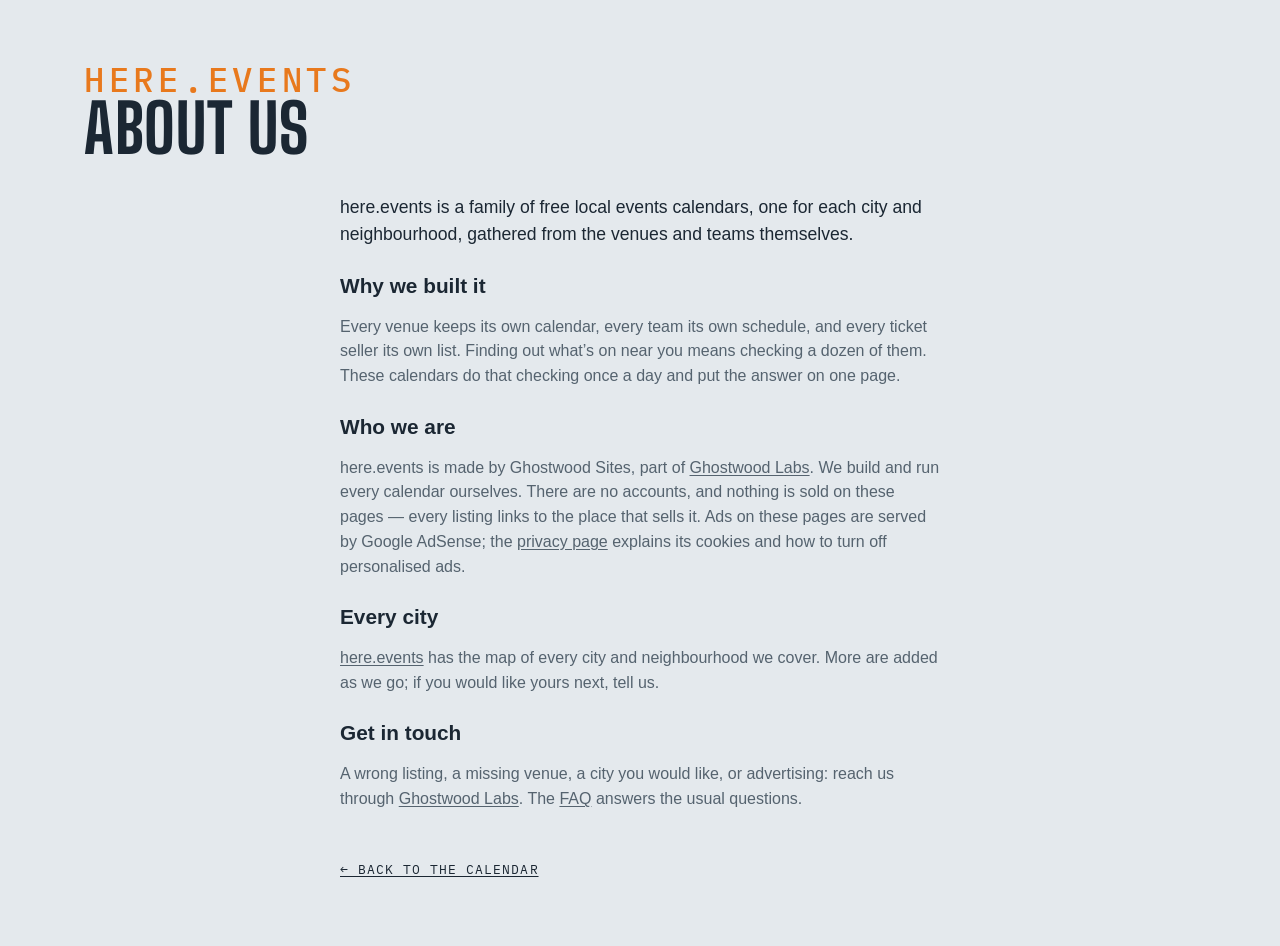
==== commit 638efa90: "Footer: a Privacy link to here.events/privacy/; About and FAQ name AdSense instead of "no ads that f" ====
--- a/site/about.html
+++ b/site/about.html
@@ -57,7 +57,7 @@
   <p>Every venue keeps its own calendar, every team its own schedule, and every ticket seller its own list. Finding out what’s on near you means checking a dozen of them. These calendars do that checking once a day and put the answer on one page.</p>
 
   <h2>Who we are</h2>
-  <p>here.events is made by Ghostwood Sites, part of <a href="https://ghostwoodlabs.com/" rel="noopener">Ghostwood Labs</a>. We build and run every calendar ourselves. There are no accounts and no ads that follow you, and nothing is sold on these pages — every listing links to the place that sells it.</p>
+  <p>here.events is made by Ghostwood Sites, part of <a href="https://ghostwoodlabs.com/" rel="noopener">Ghostwood Labs</a>. We build and run every calendar ourselves. There are no accounts, and nothing is sold on these pages — every listing links to the place that sells it. Ads on these pages are served by Google AdSense; the <a href="https://here.events/privacy/">privacy page</a> explains its cookies and how to turn off personalised ads.</p>
 
   <h2>Every city</h2>
   <p><a href="https://here.events/">here.events</a> has the map of every city and neighbourhood we cover. More are added as we go; if you would like yours next, tell us.</p>
--- a/site/styles.css
+++ b/site/styles.css
@@ -398,6 +398,10 @@
 .fp-preset { font-size: .8rem; padding: .4em .85em; min-height: 2rem; }
 .fp-preset:hover { border-color: var(--ink-soft); }
 .fp-preset.is-on { background: var(--ink); color: var(--sky); border-color: var(--ink); }
+/* the panel's foot: Apply, pinned to the bottom edge while the panel scrolls (2026-11-05) */
+.fp-foot { position: sticky; bottom: -1rem; z-index: 1; display: flex; justify-content: flex-end; margin: 1.1rem -1.1rem -1rem; padding: .7rem 1.1rem; background: var(--mist); border-top: 1px solid var(--line); }
+.fp-foot .fp-apply { font-size: .9rem; font-weight: 600; padding: .45em 1.6em; min-height: 2.25rem; background: var(--ink); color: var(--sky); border-color: var(--ink); }
+.fp-foot .fp-apply:hover { background: color-mix(in srgb, var(--ink) 85%, var(--sky)); }
 .fp-group h3 {
   white-space: nowrap; /* never wraps (Steve, 2026-09-22) */
   font-family: var(--mono); font-size: .68rem; text-transform: uppercase;
@@ -862,6 +866,7 @@
 .pop-filter { display: flex; justify-content: center; gap: .5em; align-items: center; cursor: pointer; font-weight: 600; font-size: .88rem; margin: 0 0 .8rem; }
 .pop-filter input { accent-color: var(--ink); }
 .pop-filter[hidden] { display: none; } /* an author display beats the hidden attribute: say it outright (Teams mode has no filter to include) */
+.pop-filter-note { margin: -.45rem 0 .9rem; font-size: .68rem; } /* the filter row's footnote: the calendar keeps the filters it was added with (2026-11-05) */
 
 /* ---- share / embed: a <details> in the footer that opens UPWARD, its body
    floating over the list ---- */
@@ -971,6 +976,7 @@
 footer .foot-link { order: 1; } /* Advertise, Embed, Sources */
 footer #embed { order: 2; }
 footer #sources { order: 3; } /* a page link since 2026-10-29, still last on the row */
+footer #contact { order: 4; } /* the mailto, after Sources (2026-11-05) */
 /* the Advertise link: dressed as the Sources / Embed labels, after them */
 footer .foot-link { position: relative; top: -.5px; display: inline-flex; align-items: center; gap: .4rem; /* measured half a pixel under its neighbours' labels (Steve, 2026-09-15) */ font-family: var(--mono); font-size: .9rem; text-transform: uppercase; letter-spacing: .08em; color: var(--ink); text-decoration: none; padding: .2rem 0; white-space: nowrap; }
 footer .foot-link:hover { color: var(--ink-soft); }
@@ -1957,16 +1963,20 @@
 .lm-road { fill: none; stroke: var(--road); stroke-linecap: round; stroke-linejoin: round; stroke-width: calc(var(--u, 1) * .6); opacity: .45; }
 .lm-road-primary, .lm-road-trunk { stroke-width: calc(var(--u, 1) * .9); opacity: .6; }
 .lm-road-motorway { stroke-width: calc(var(--u, 1) * 1.5); opacity: .8; }
+.lm-boundary { fill: none; stroke: var(--lm-dot); stroke-width: calc(var(--u, 1) * 1.3); stroke-dasharray: calc(var(--u, 1) * 6) calc(var(--u, 1) * 3.5); stroke-linecap: round; stroke-linejoin: round; opacity: .7; pointer-events: none; } /* the city's or neighbourhood's own line (build-local-map.mjs `boundary`): dashed, the map dots' orange, over the roads and under the labels and pins */
 .lm-town { font-family: var(--mono); font-weight: 500; letter-spacing: .08em; text-transform: uppercase; fill: var(--ink-soft); paint-order: stroke; stroke: var(--mist); stroke-width: calc(var(--u, 1) * 3); stroke-linejoin: round; pointer-events: none; }
 .lm-town-dot { fill: var(--ink-soft); }
 .lm-water-name { font-family: var(--body); font-style: italic; letter-spacing: .04em; fill: color-mix(in srgb, var(--ink) 55%, #4da3f0); pointer-events: none; }
 .lm-peak { fill: none; stroke: var(--ink-soft); stroke-width: calc(var(--u, 1) * 1.2); stroke-linejoin: round; }
 .lm-peak-name { font-family: var(--mono); letter-spacing: .06em; fill: var(--ink-soft); opacity: .8; paint-order: stroke; stroke: var(--mist); stroke-width: calc(var(--u, 1) * 3); pointer-events: none; }
+:root { --lm-dot: #e8791d; } /* the map's dots: the Ghostwood orange, one shade per theme (Steve, 2026-10-30) */
+:root[data-theme="dark"] { --lm-dot: #f08a33; }
+@media (prefers-color-scheme: dark) { :root:not([data-theme="light"]) { --lm-dot: #f08a33; } }
 .lm-pin { cursor: pointer; outline: none; }
-.lm-pin circle { stroke: var(--mist); stroke-width: calc(var(--u, 1) * 1.6); transition: stroke-width .12s; }
-.lm-pin.is-empty circle { fill: var(--mist); stroke: var(--pin); stroke-dasharray: calc(var(--u, 1) * 2) calc(var(--u, 1) * 2); } /* nothing upcoming under the filters: a hollow ring in the room's colour */
+.lm-pin circle { fill: var(--pin); stroke: var(--mist); stroke-width: calc(var(--u, 1) * 1.6); transition: stroke-width .12s; }
+.lm-pin.is-empty circle { fill: var(--mist); stroke: var(--pin); stroke-dasharray: calc(var(--u, 1) * 2) calc(var(--u, 1) * 2); } /* nothing upcoming under the filters: a hollow ring */
 .lm-pin:hover circle, .lm-pin:focus-visible circle, .lm-pin.is-open circle { stroke: var(--ink); stroke-width: calc(var(--u, 1) * 2.4); }
-.lm-pin .lm-n { font-family: var(--mono); font-weight: 700; fill: var(--mist); text-anchor: middle; pointer-events: none; }
+.lm-pin .lm-n { font-family: var(--mono); font-weight: 700; fill: #141a20; text-anchor: middle; pointer-events: none; }
 .lm-pin.is-empty .lm-n { fill: var(--pin); }
 .lm-pin .lm-name { font-family: var(--body); font-weight: 600; fill: var(--ink); paint-order: stroke; stroke: var(--mist); stroke-width: calc(var(--u, 1) * 3.2); stroke-linejoin: round; pointer-events: none; }
 .lm-pin.is-empty .lm-name { fill: var(--ink-soft); font-weight: 500; }
@@ -1978,19 +1988,24 @@
 .lm-zoom button[data-z="me"] { margin-top: .3rem; } /* the crosshair: the visitor's own spot, a little apart from the zoom */
 .lm-zoom button.is-busy { opacity: .5; cursor: progress; }
 .lm-zoom button[aria-pressed="true"] { color: #2f7fd6; border-color: #2f7fd6; }
-.lm-city { cursor: pointer; }
-.lm-city-dot { fill: #1f8a4c; stroke: #fff; stroke-width: calc(var(--u, 1) * 1.5); }
-.lm-sign-board { fill: #0f7a45; stroke: #fff; stroke-width: calc(var(--u, 1) * 1); } /* one thin white line as the board's edge (Steve, 2026-10-26: 'the white border should actually be the border') */
-.lm-sign-hit { fill: #fff; opacity: 0; }
-.lm-city:hover .lm-sign-hit, .lm-city:focus-visible .lm-sign-hit { opacity: .14; }
-.lm-sign-name, .lm-sign-mi { font-family: var(--body); font-weight: 700; letter-spacing: .01em; fill: #fff; pointer-events: none; }
-.lm-sign-name { letter-spacing: .03em; }
+.lm-zoom button[data-z="cities"] { margin-top: .3rem; } /* Switch City (and Switch Neighbourhood under it): the other sites, a little apart from the zoom — in place of the green signposts (Steve, 2026-10-31) */
+.lm-zoom button[aria-expanded="true"] { color: var(--ink); border-color: var(--ink); }
+.lm-switch .lm-sw-list { list-style: none; margin: .1rem 0 .35rem; padding: 0; }
+.lm-switch .lm-sw-row { display: flex; align-items: baseline; gap: .55rem; padding: .45rem .1rem; border-top: 1px solid var(--line); color: var(--ink); text-decoration: none; font: 500 .9rem/1.25 var(--body); }
+.lm-switch li:first-child .lm-sw-row { border-top: 0; }
+.lm-switch a.lm-sw-row:hover .lm-sw-name, .lm-switch a.lm-sw-row:focus-visible .lm-sw-name { text-decoration: underline; text-underline-offset: .15em; }
+.lm-switch .lm-sw-name { flex: 1; min-width: 0; overflow: hidden; text-overflow: ellipsis; white-space: nowrap; }
+.lm-switch .lm-sw-tag { flex: none; font-family: var(--mono); font-size: .62rem; letter-spacing: .08em; text-transform: uppercase; color: var(--ink-soft); }
+.lm-switch .lm-sw-far { flex: none; font-family: var(--mono); font-size: .72rem; letter-spacing: .04em; color: var(--ink-soft); }
+.lm-switch .is-here .lm-sw-row { font-weight: 700; }
+.lm-switch .is-here .lm-sw-row::after { content: '✓'; flex: none; color: var(--ink-soft); }
+.lm-caption .lm-reset { font: inherit; letter-spacing: inherit; text-transform: inherit; color: var(--ink); background: none; border: 0; border-bottom: 1px solid currentColor; border-radius: 0; padding: 0; cursor: pointer; } /* the filters leave nothing on the map: one tap back to the default (Steve, 2026-10-31) */
+.lm-caption .lm-reset[hidden] { display: none; }
 .lm-me-dot { fill: #2f7fd6; stroke: var(--mist); stroke-width: calc(var(--u, 1) * 2); }
 .lm-me-acc { fill: #2f7fd6; fill-opacity: .14; stroke: #2f7fd6; stroke-opacity: .45; stroke-width: calc(var(--u, 1) * .8); animation: lm-pulse 2.4s ease-out infinite; transform-box: fill-box; transform-origin: center; }
 @keyframes lm-pulse { 0% { fill-opacity: .22; } 100% { fill-opacity: .08; } }
 .lm-pin.is-city circle { opacity: .78; } /* the rest of the city on a neighbourhood map: a shade quieter than the neighbourhood's own rooms */
 .lm-pin.is-city .lm-name { font-weight: 500; fill: var(--ink-soft); }
-.lm-pin .lm-stack { stroke: var(--mist); stroke-width: calc(var(--u, 1) * 1.6); } /* a group of venues (Steve, 2026-10-28): the next venues' discs peek out behind the first */
 .lm-pin.is-group .lm-name { font-weight: 700; }
 /* a group's card: one row a venue, folded like a reddit thread — [+] opens its next events under a thread line, [–] folds them */
 .lm-pop .lm-tree { margin: 0 0 .3rem; }
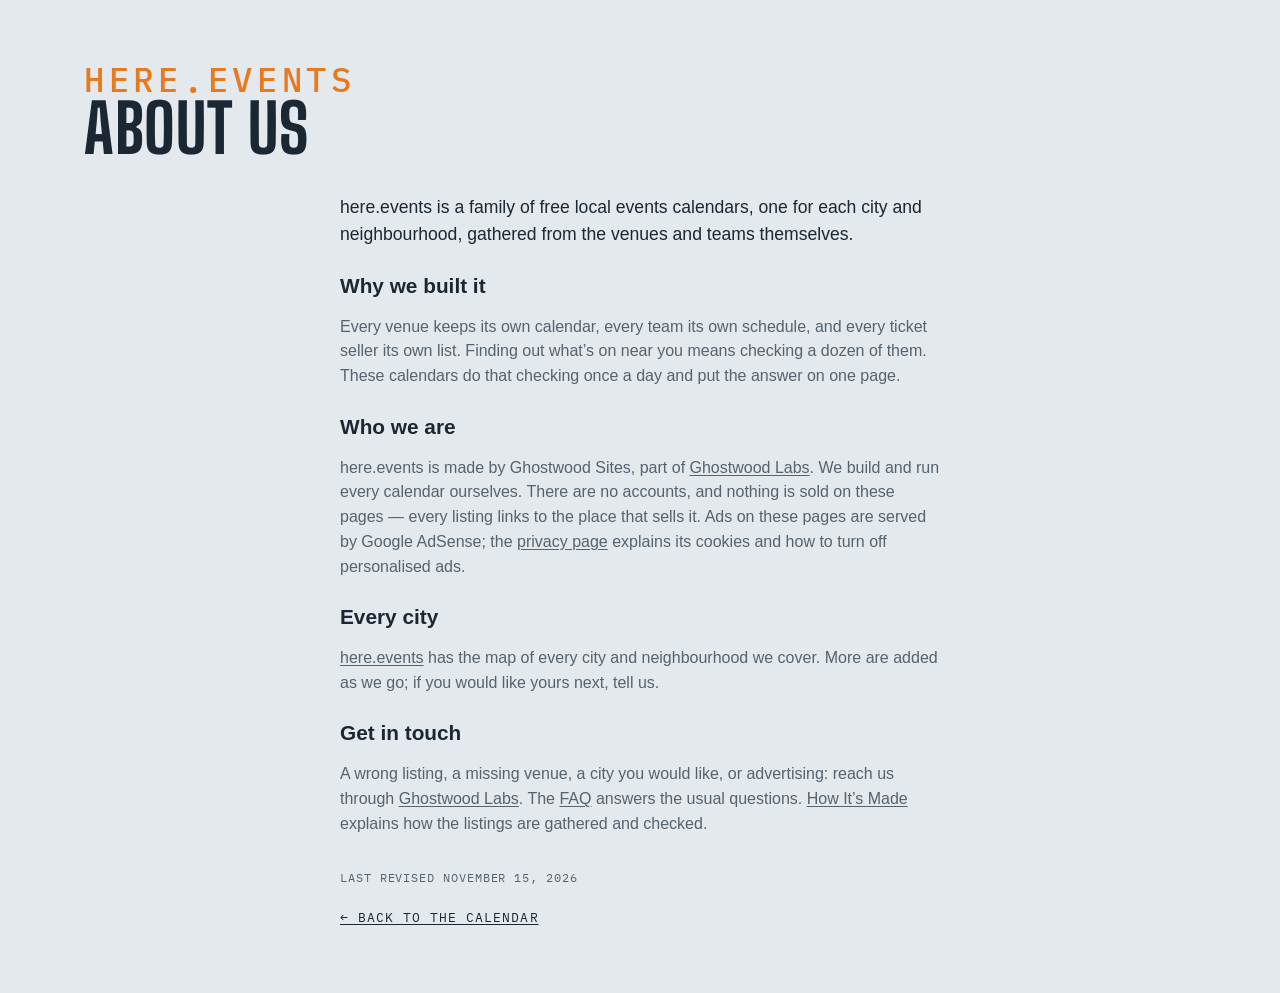
==== commit aaea3cd9: "How It's Made page, Updated line, truthful sitemap dates A page on how the calendar is curated, link" ====
--- a/site/about.html
+++ b/site/about.html
@@ -63,8 +63,9 @@
   <p><a href="https://here.events/">here.events</a> has the map of every city and neighbourhood we cover. More are added as we go; if you would like yours next, tell us.</p>
 
   <h2>Get in touch</h2>
-  <p>A wrong listing, a missing venue, a city you would like, or advertising: reach us through <a href="https://ghostwoodlabs.com/" rel="noopener">Ghostwood Labs</a>. The <a href="faq.html">FAQ</a> answers the usual questions.</p>
+  <p>A wrong listing, a missing venue, a city you would like, or advertising: reach us through <a href="https://ghostwoodlabs.com/" rel="noopener">Ghostwood Labs</a>. The <a href="faq.html">FAQ</a> answers the usual questions. <a href="how.html">How It’s Made</a> explains how the listings are gathered and checked.</p>
 
+  <p class="ad-revised">Last revised <time datetime="2026-11-15">November 15, 2026</time></p>
   <a class="ad-back" href="./">← Back to the calendar</a>
 </main>
 </body>
--- a/site/styles.css
+++ b/site/styles.css
@@ -991,6 +991,11 @@
 .ad-page p, .ad-page li { color: var(--ink-soft); line-height: 1.55; }
 .ad-page ul { padding-left: 1.2rem; }
 .ad-page .ad-lead { font-size: 1.1rem; color: var(--ink); }
+.updated { margin: 1rem 0 -.6rem; font-family: var(--mono); font-size: .72rem; letter-spacing: .08em; text-transform: uppercase; color: var(--ink-soft); }
+.updated a { color: var(--ink); }
+body:has(#mapView:not([hidden])) .updated { display: none; }
+.ad-page .ad-revised { margin-top: 2rem; font-family: var(--mono); font-size: .72rem; letter-spacing: .08em; text-transform: uppercase; }
+.ad-page .ad-revised + .ad-back { margin-top: .6rem; }
 .ad-page .ad-back { display: inline-block; margin-top: 2rem; font-family: var(--mono); font-size: .8rem; text-transform: uppercase; letter-spacing: .08em; color: var(--ink); }
 footer .share summary { font-size: .9rem; white-space: nowrap; }
 .foot-inner.is-tight .share summary span, .foot-inner.is-tighter .gw-credit {
